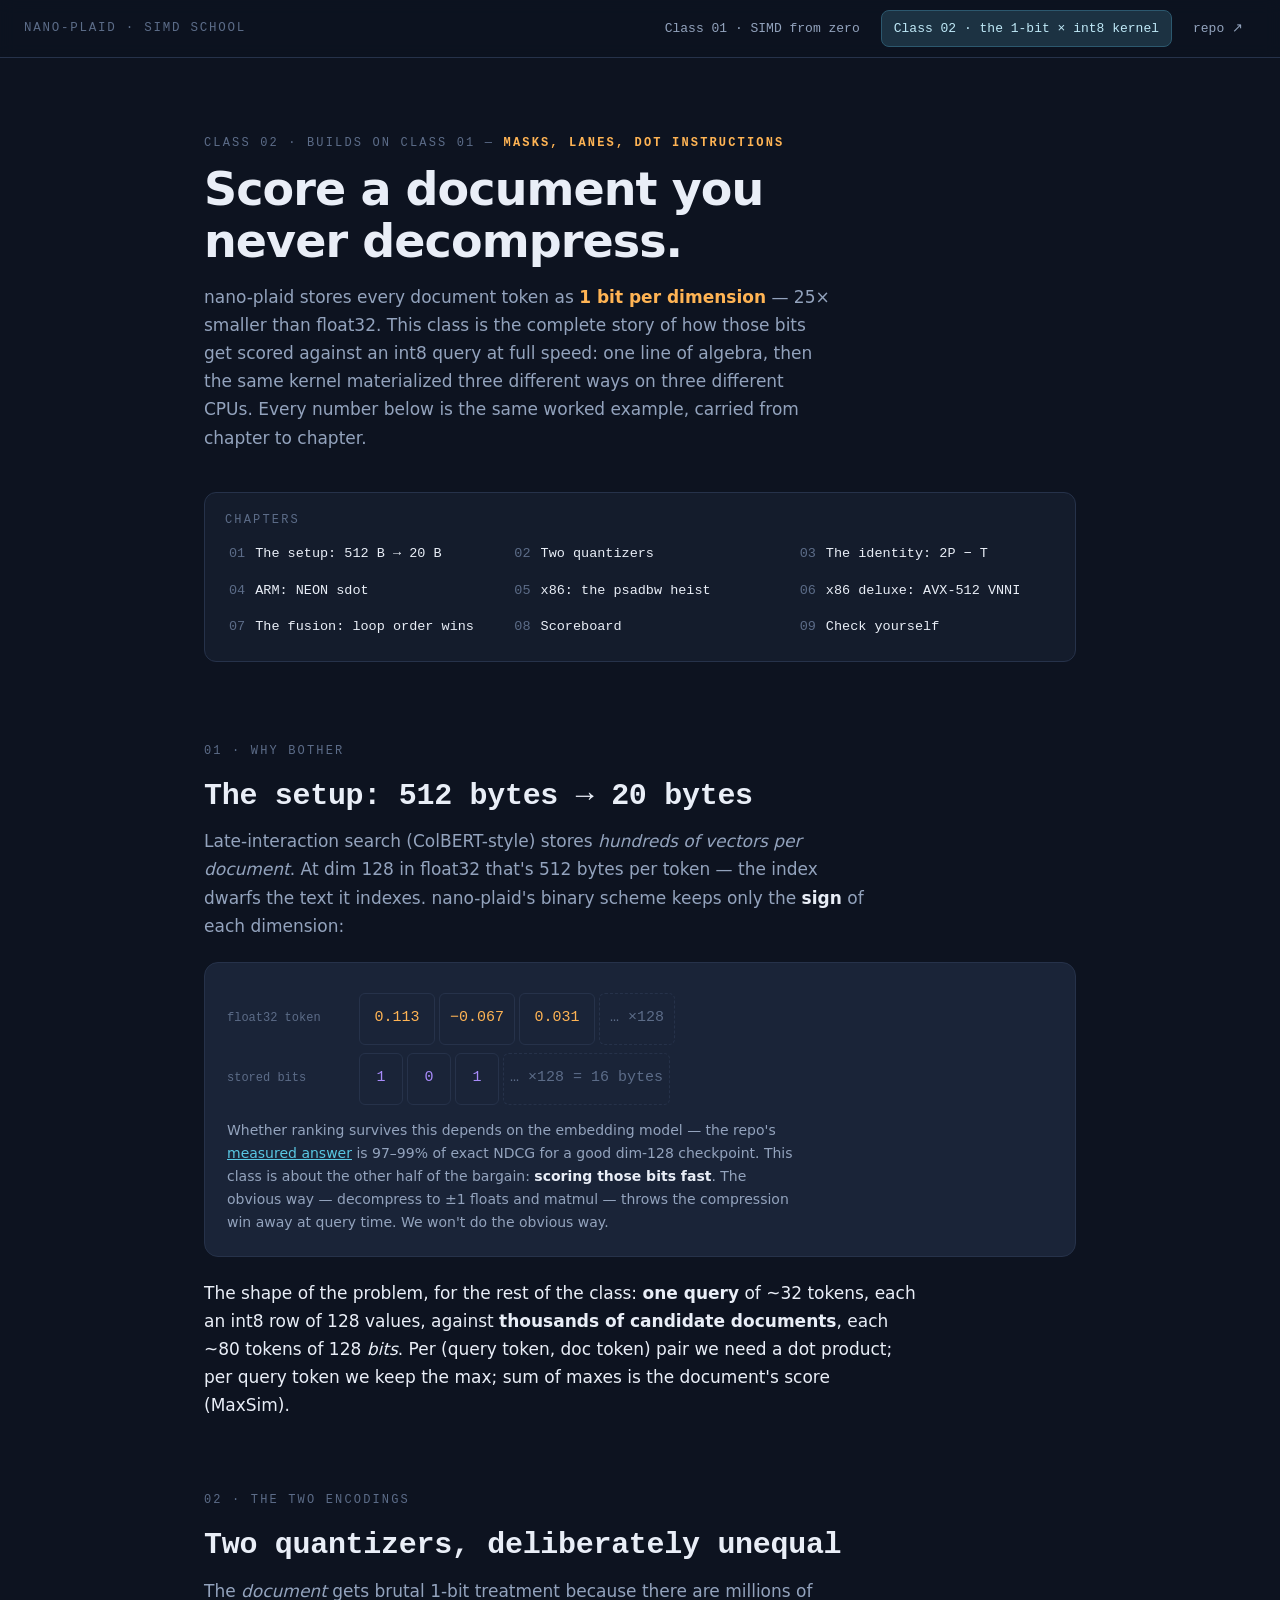
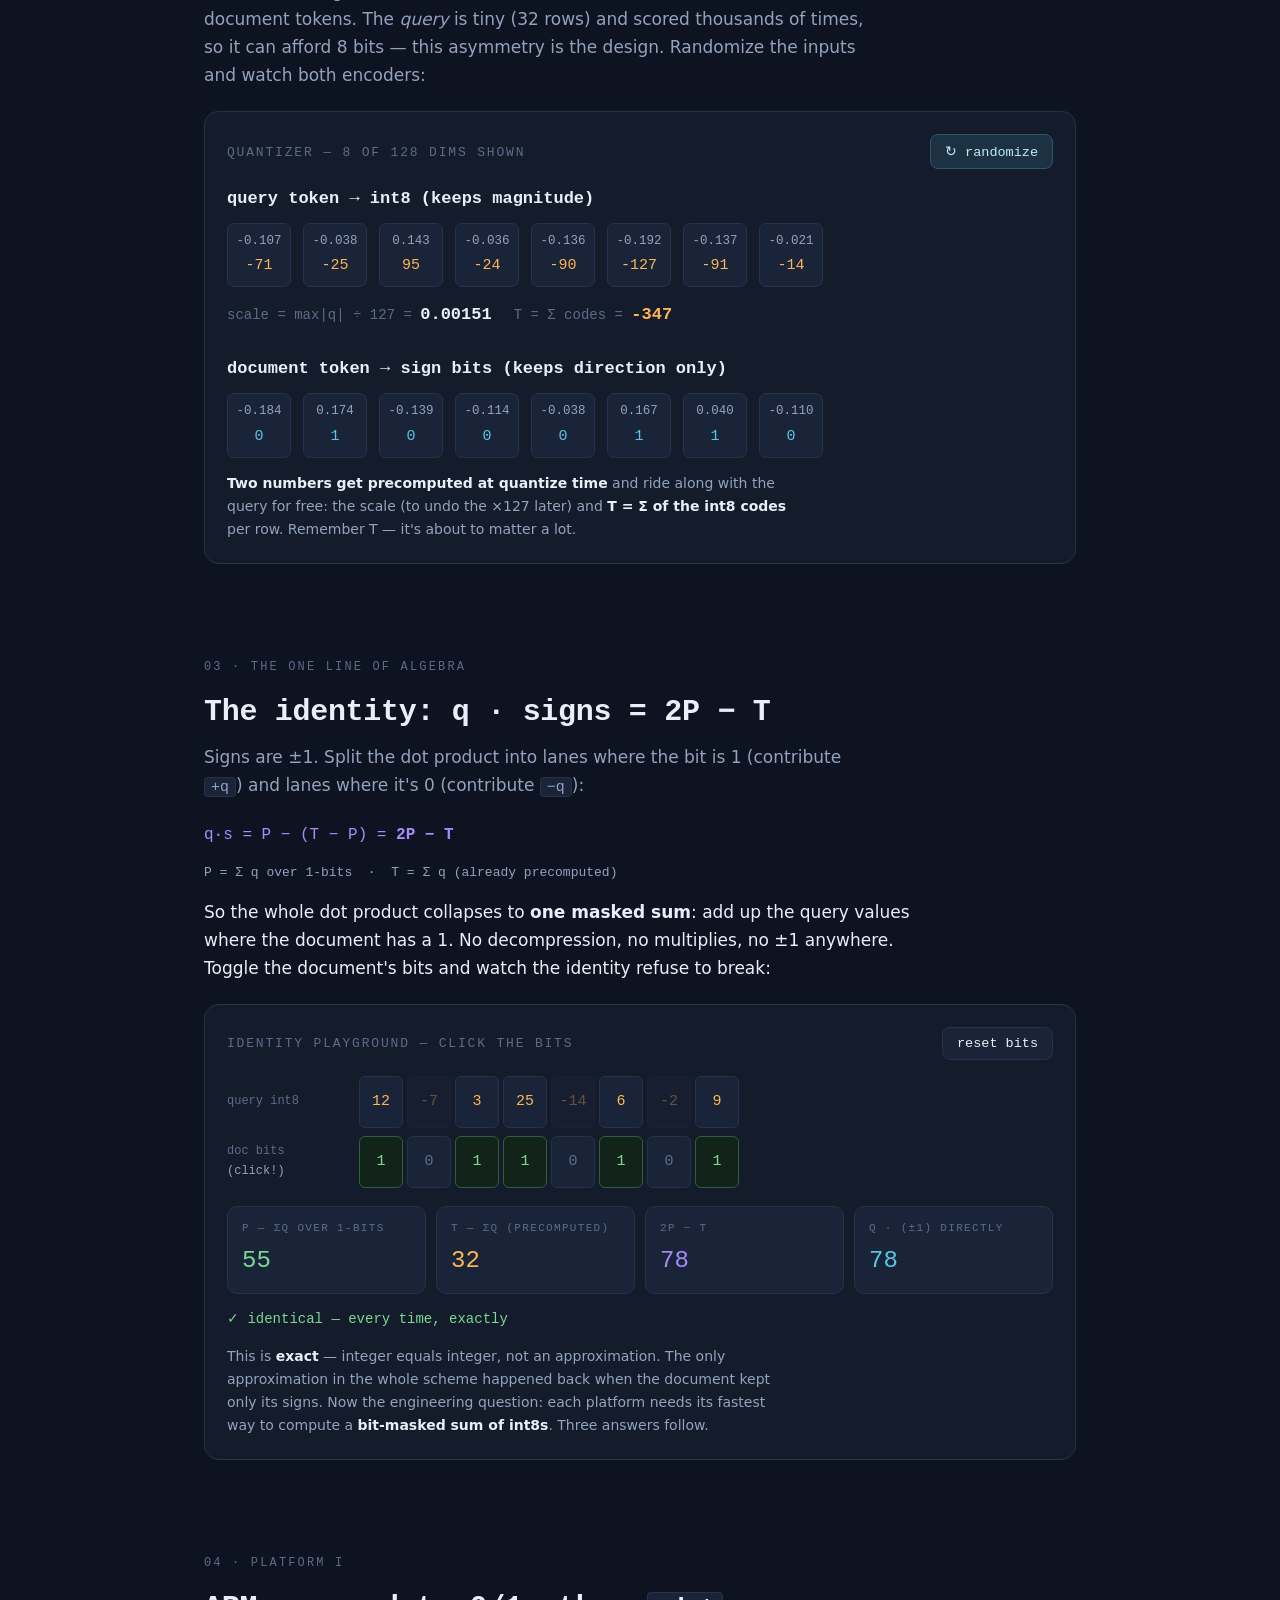
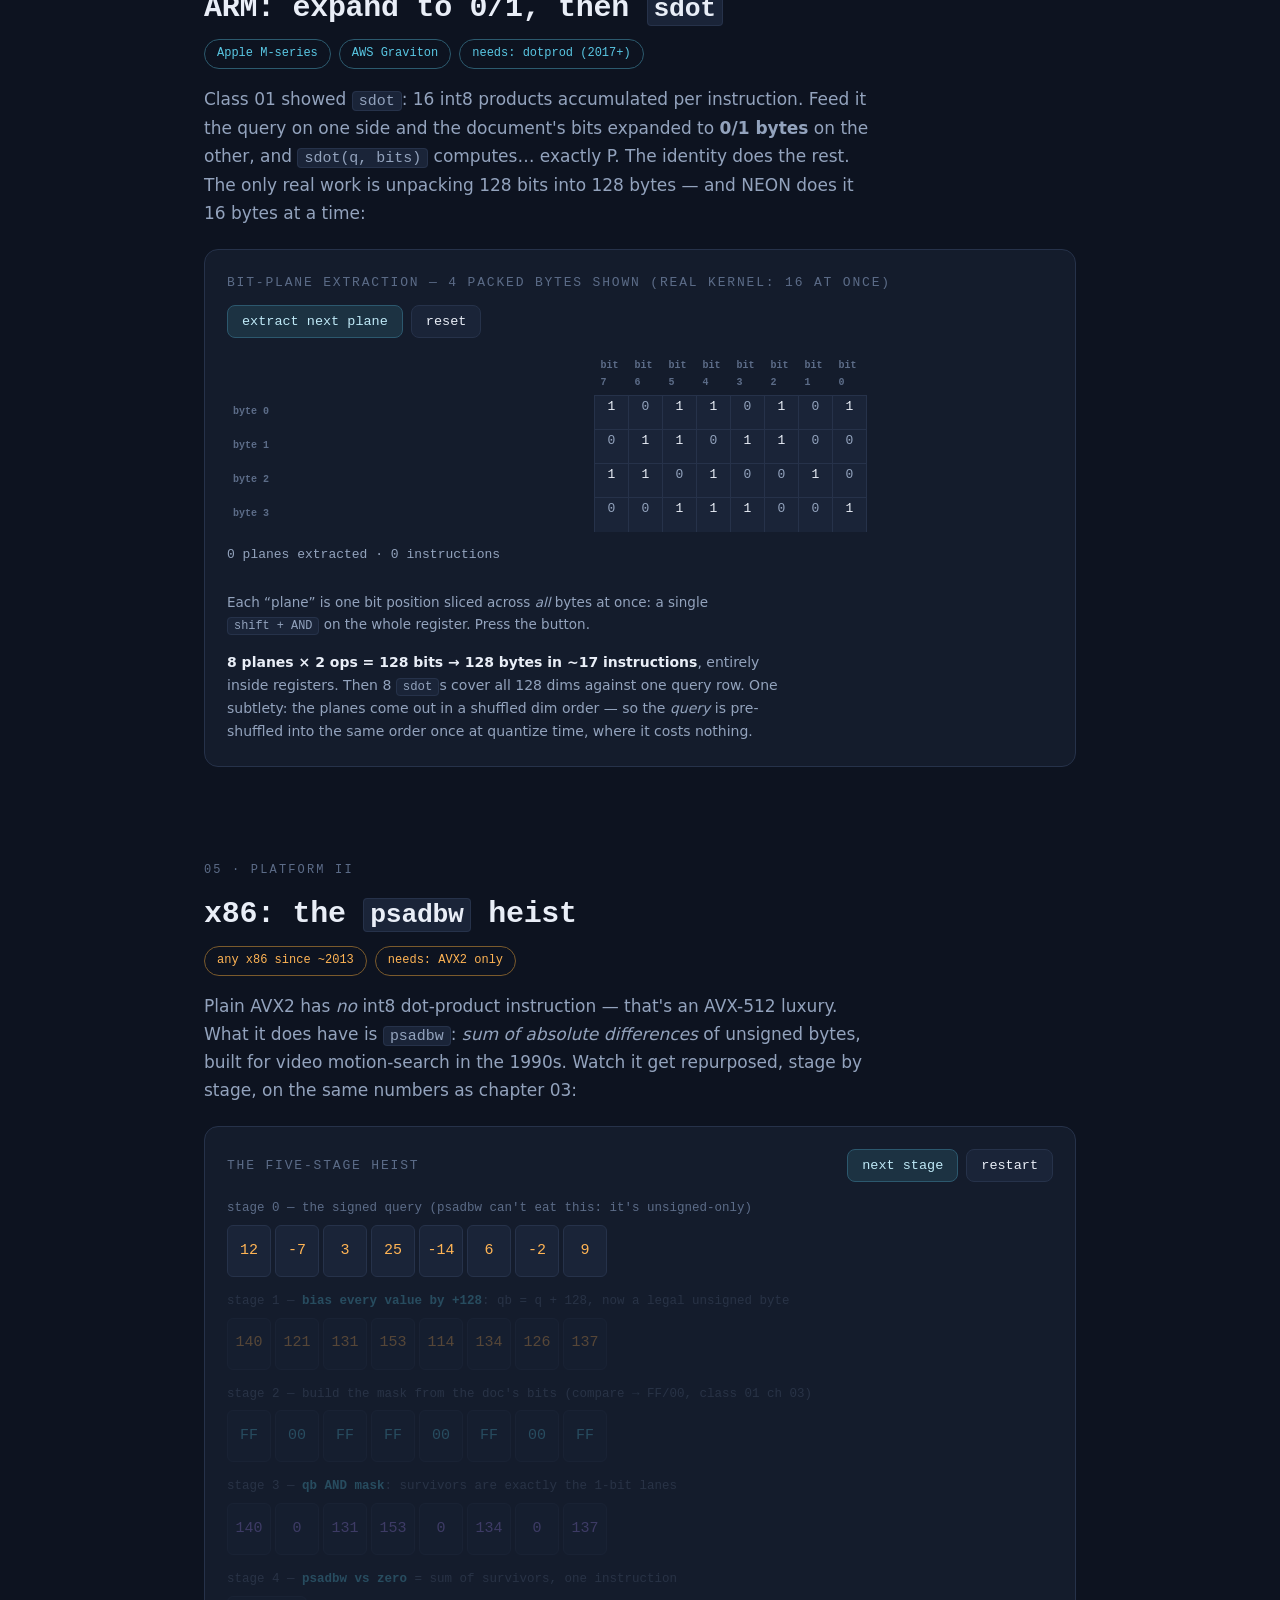
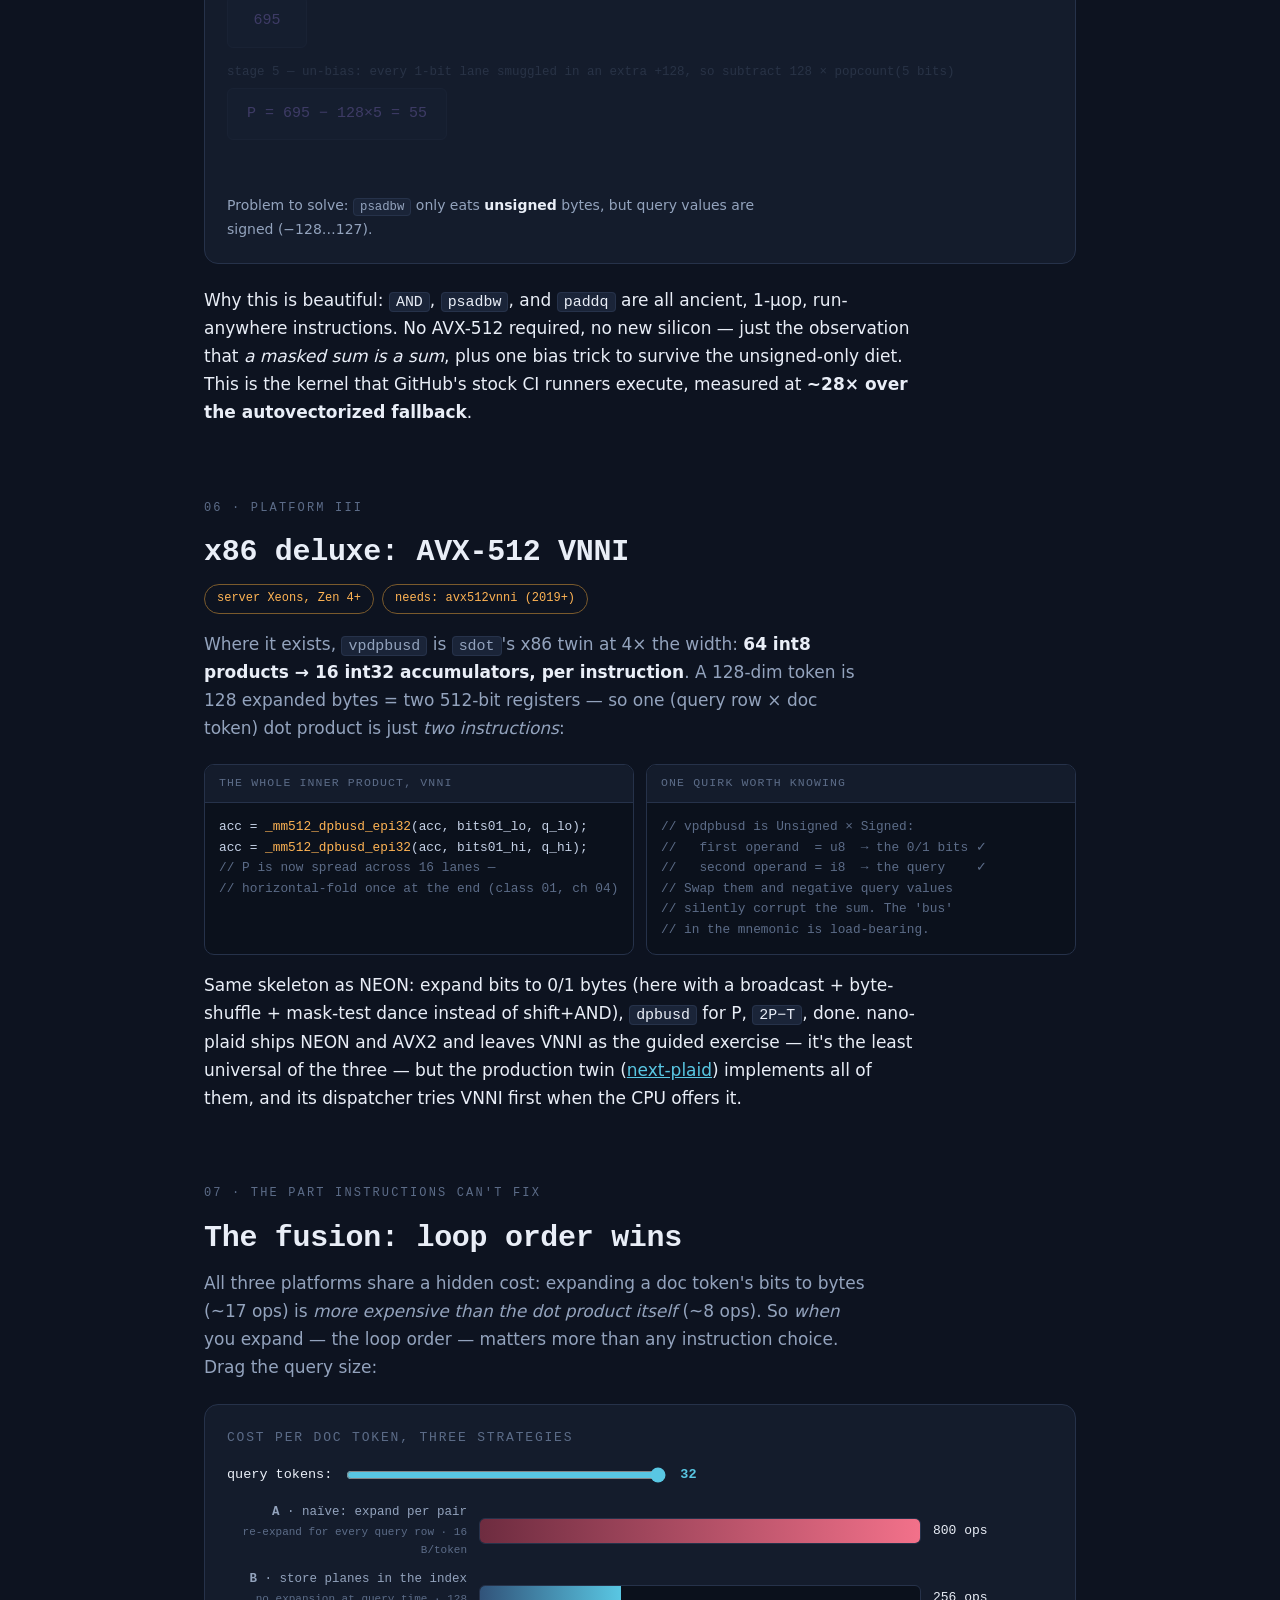
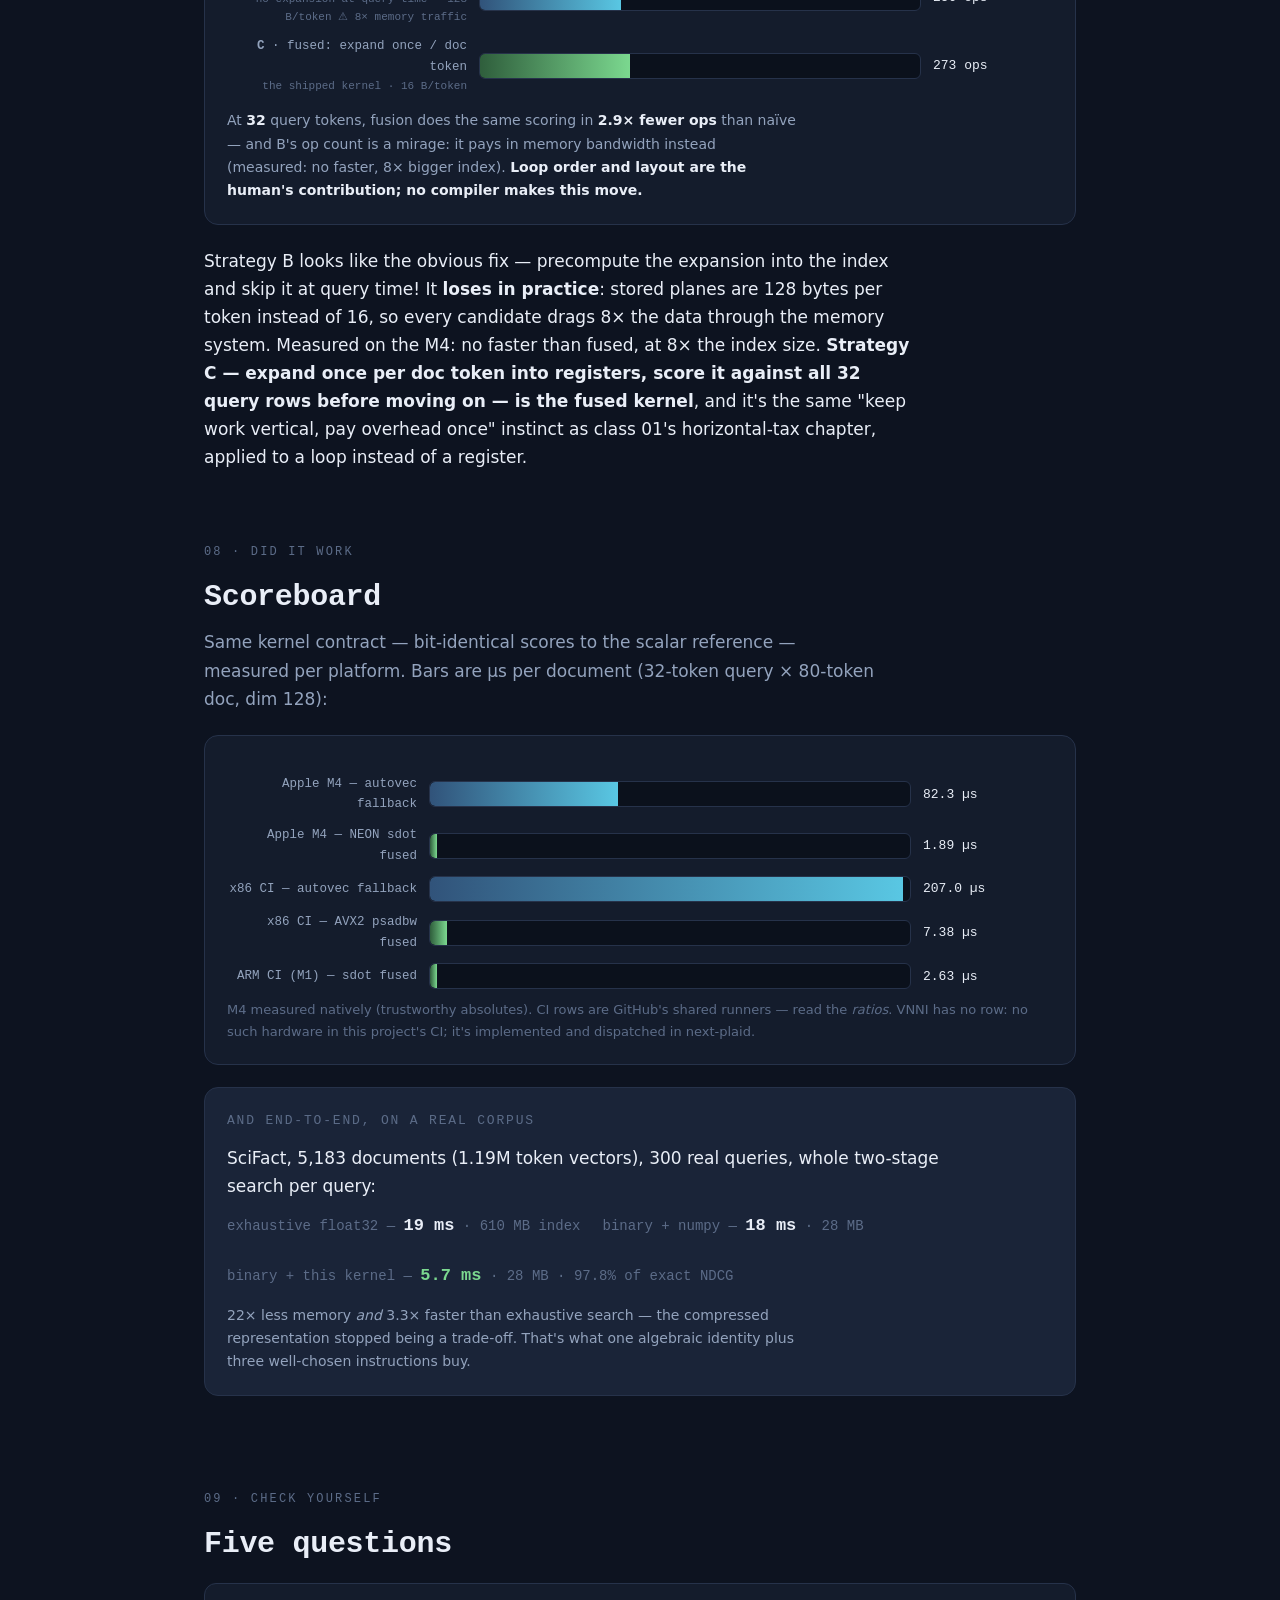
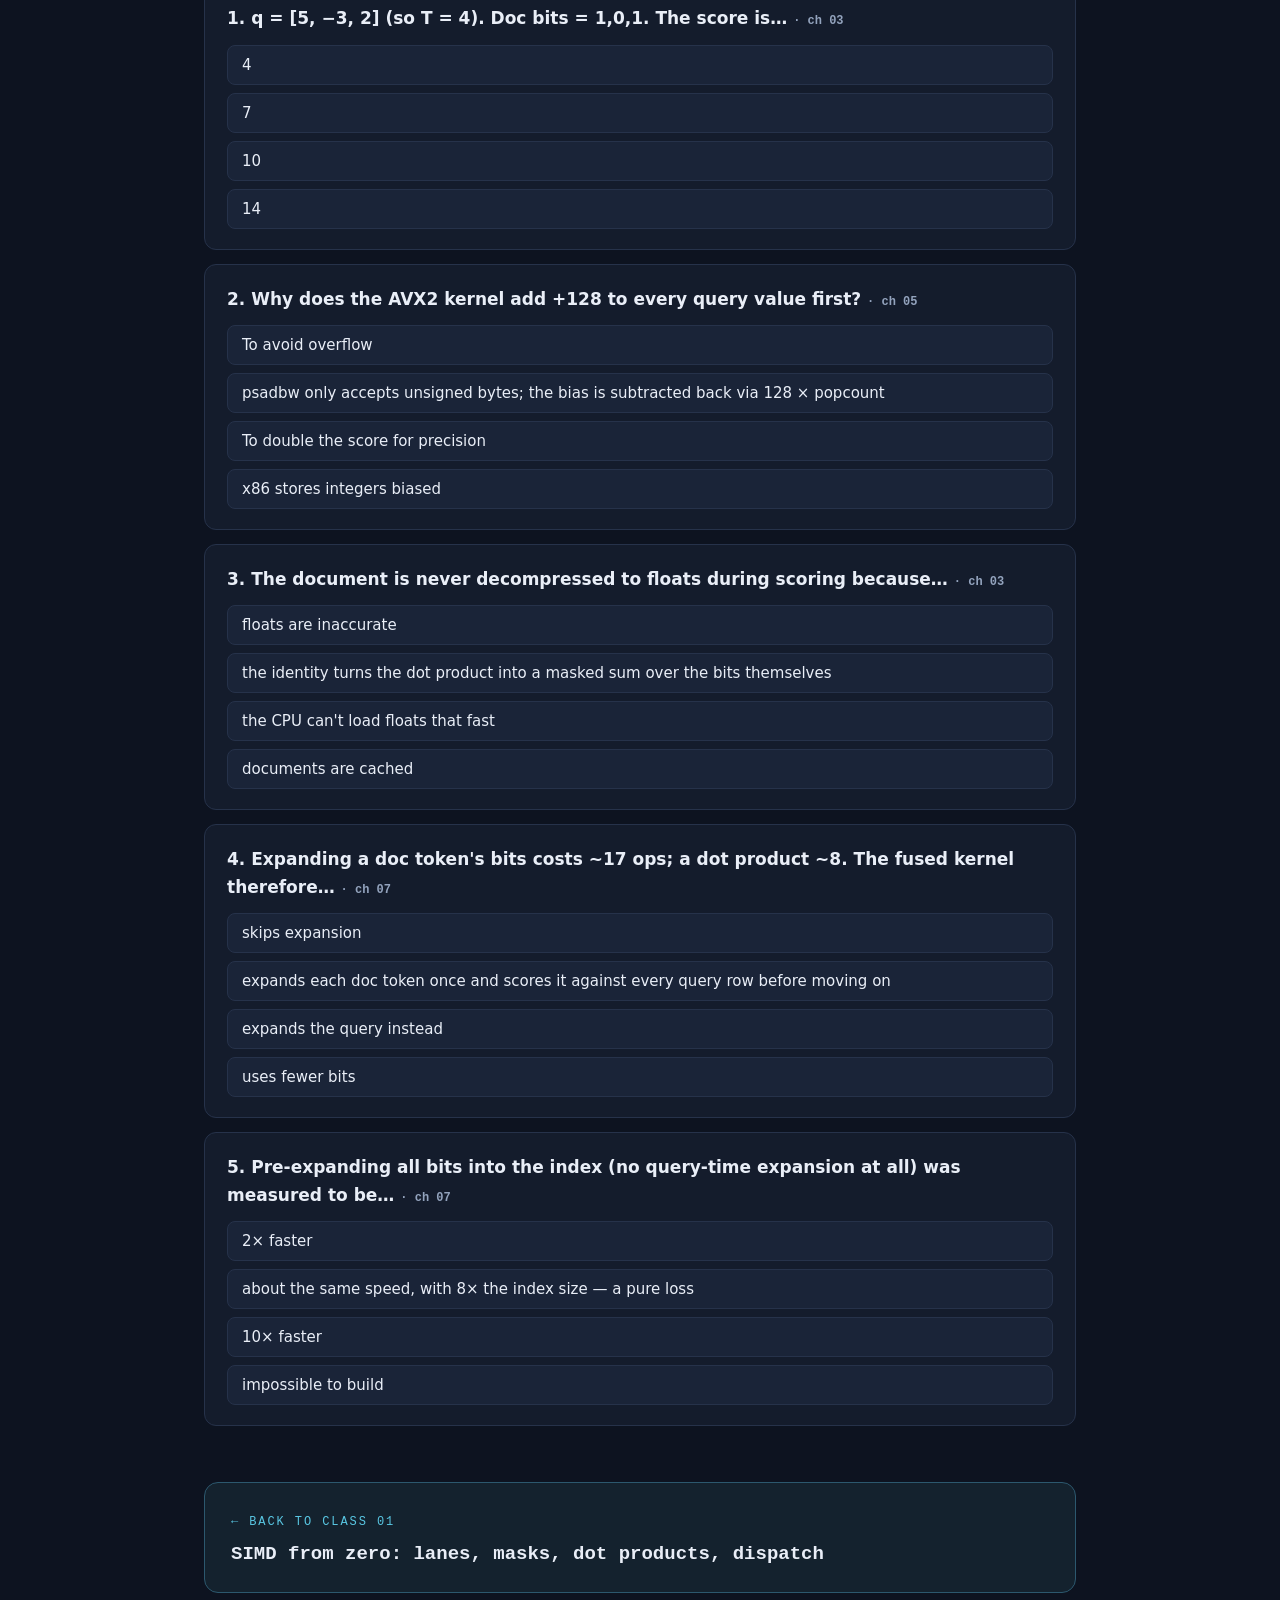
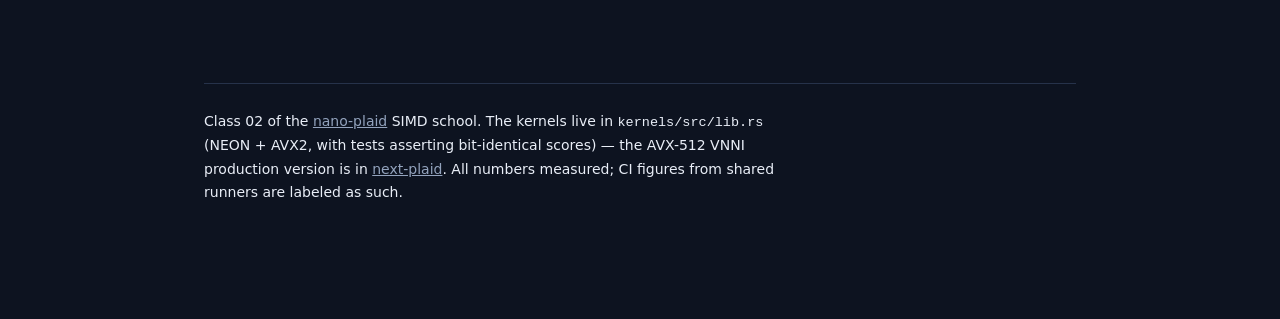
==== docs/class2.html @ 54cbfb33 "docs: SIMD school — two-class interactive course site Class 01 (SIMD from zero): lanes, masks, dot i" ====
<!DOCTYPE html>
<html lang="en">
<head>
<meta charset="utf-8">
<meta name="viewport" content="width=device-width, initial-scale=1">
<title>Class 02 · the 1-bit × int8 kernel — nano-plaid SIMD school</title>
<link rel="stylesheet" href="course.css">
<style>
  /* ── class-2 specific components ── */
  .q2row{display:flex;gap:12px;align-items:flex-start;margin:10px 0;flex-wrap:wrap}
  .q2cell{min-width:64px;padding:7px 4px;background:var(--panel-2);border:1px solid var(--line);
    border-radius:7px;text-align:center;font-family:var(--mono);font-variant-numeric:tabular-nums;
    transition:border-color .25s,background .25s}
  .q2cell .top{font-size:12.5px;color:var(--muted)}
  .q2cell .bot{font-size:15px;margin-top:3px}
  .q2cell.qa .bot{color:var(--ch-a)} .q2cell.qb .bot{color:var(--ch-b)}
  .kv{display:flex;gap:22px;flex-wrap:wrap;margin-top:14px;font-family:var(--mono);
      font-size:14px;font-variant-numeric:tabular-nums}
  .kv .k{color:var(--faint)} .kv b{font-size:17px}
  .kv .pv b{color:var(--ok)} .kv .tv b{color:var(--ch-a)} .kv .sv b{color:var(--ch-r)}

  /* identity playground */
  .bitlane{cursor:pointer;user-select:none}
  .bitlane:focus-visible{outline:2px solid var(--ch-b);outline-offset:2px}
  .bitlane.on{border-color:#2f5e3c;background:#12241a;color:var(--ok)}
  .bitlane.off{border-color:var(--line);color:var(--faint)}
  .id-readout{display:grid;grid-template-columns:repeat(auto-fit,minmax(150px,1fr));gap:10px;margin-top:18px}
  .id-box{border:1px solid var(--line);border-radius:10px;padding:12px 14px;background:var(--panel-2)}
  .id-box .lab{font-family:var(--mono);font-size:11px;letter-spacing:.12em;
    text-transform:uppercase;color:var(--faint)}
  .id-box .val{font-family:var(--mono);font-size:24px;margin-top:4px;font-variant-numeric:tabular-nums}
  .id-box.p .val{color:var(--ok)} .id-box.t .val{color:var(--ch-a)}
  .id-box.s .val{color:var(--ch-r)} .id-box.d .val{color:var(--ch-b)}
  .match{font-family:var(--mono);font-size:14px;margin-top:14px;color:var(--ok)}

  /* SAD pipeline */
  .sad-stage{margin:14px 0;opacity:.28;transition:opacity .4s}
  .sad-stage.live{opacity:1}
  .sad-stage .cap{font-family:var(--mono);font-size:12.5px;color:var(--faint);margin-bottom:6px}
  .sad-stage .cap b{color:var(--ch-b)}
  .sad-final{font-family:var(--mono);font-size:15px;border:1px dashed var(--line);
    border-radius:10px;padding:12px 16px;margin-top:14px;color:var(--muted)}
  .sad-final b{color:var(--ok);font-size:18px}

  /* plane grid */
  .pg-wrap{display:flex;gap:26px;flex-wrap:wrap;margin-top:8px}
  .pgrid{border-collapse:collapse}
  .pgrid th{font-size:10px;padding:4px 6px;border:0;background:none;color:var(--faint);
    font-family:var(--mono);text-transform:none;letter-spacing:0}
  .pgrid td{width:34px;height:34px;text-align:center;border:1px solid var(--line);
    font-family:var(--mono);font-size:13px;padding:0;background:var(--panel-2);
    transition:all .25s;color:var(--muted)}
  .pgrid td.one{color:var(--ink)}
  .pgrid td.hotcol{background:#14222e;border-color:var(--ch-b);color:var(--ch-b)}
  .plane-out{flex:1;min-width:250px}
  .plane-row{display:flex;gap:5px;align-items:center;margin:5px 0}
  .plane-row .pl{font-family:var(--mono);font-size:11.5px;color:var(--faint);width:70px}
  .plane-row .pb{width:34px;height:30px;border:1px solid var(--line);border-radius:5px;
    display:flex;align-items:center;justify-content:center;font-family:var(--mono);
    font-size:12.5px;background:var(--panel-2);color:var(--faint)}
  .plane-row.fresh .pb{border-color:var(--ch-b);color:var(--ch-b)}
  .ops-counter{font-family:var(--mono);font-size:13px;color:var(--muted);margin-top:12px}
  .ops-counter b{color:var(--ch-b)}

  /* strategy comparer */
  .strat{display:grid;gap:10px;margin-top:16px}
  .strat-row{display:grid;grid-template-columns:minmax(190px,240px) 1fr 120px;gap:12px;align-items:center}
  .strat-row .lbl{font-family:var(--mono);font-size:12.5px;color:var(--muted);text-align:right}
  .strat-row .lbl small{display:block;color:var(--faint);font-size:11px}
  .strat-row .track{height:26px;background:#0b111c;border:1px solid var(--line);border-radius:6px;overflow:hidden}
  .strat-row .bar{height:100%;transition:width .45s cubic-bezier(.2,.8,.2,1);
    background:linear-gradient(90deg,#31537a,var(--ch-b))}
  .strat-row.bad .bar{background:linear-gradient(90deg,#6e2c40,var(--bad))}
  .strat-row.win .bar{background:linear-gradient(90deg,#2f5e3c,var(--ok))}
  .strat-row .val{font-family:var(--mono);font-size:13px;font-variant-numeric:tabular-nums}
  .sliderline{display:flex;gap:14px;align-items:center;font-family:var(--mono);font-size:13.5px}
  input[type=range]{accent-color:var(--ch-b);width:min(320px,60vw)}
  input[type=range]:focus-visible{outline:2px solid var(--ch-b);outline-offset:4px}

  .plat-badges{display:flex;gap:8px;flex-wrap:wrap;margin:6px 0 16px}
  .plat-badge{font-family:var(--mono);font-size:12px;padding:4px 12px;border-radius:99px;border:1px solid var(--line);color:var(--muted)}
  .plat-badge.armb{border-color:#2c5a6e;color:var(--ch-b)}
  .plat-badge.x86b{border-color:#7a5a2c;color:var(--ch-a)}
</style>
</head>
<body>
<div class="course-bar">
  <span class="brand">nano-plaid · SIMD school</span>
  <nav class="tabs" aria-label="Classes">
    <a href="./" class="tab">Class 01 · SIMD from zero</a>
    <a href="class2.html" class="tab active">Class 02 · the 1-bit × int8 kernel</a>
    <a href="https://github.com/joe32140/nano-plaid" class="tab">repo ↗</a>
  </nav>
</div>

<main>
<header>
  <span class="eyebrow">class 02 · builds on class 01 — <b>masks, lanes, dot instructions</b></span>
  <h1>Score a document you never decompress.</h1>
  <p class="hero-sub">nano-plaid stores every document token as <b>1 bit per dimension</b> —
  25× smaller than float32. This class is the complete story of how those bits get scored
  against an int8 query at full speed: one line of algebra, then the same kernel materialized
  three different ways on three different CPUs. Every number below is the same worked example,
  carried from chapter to chapter.</p>

  <nav class="toc" aria-label="Chapters">
    <span class="eyebrow">chapters</span>
    <ol>
      <li><a href="#k1"><span class="n">01</span> The setup: 512 B → 20 B</a></li>
      <li><a href="#k2"><span class="n">02</span> Two quantizers</a></li>
      <li><a href="#k3"><span class="n">03</span> The identity: 2P − T</a></li>
      <li><a href="#k4"><span class="n">04</span> ARM: NEON sdot</a></li>
      <li><a href="#k5"><span class="n">05</span> x86: the psadbw heist</a></li>
      <li><a href="#k6"><span class="n">06</span> x86 deluxe: AVX-512 VNNI</a></li>
      <li><a href="#k7"><span class="n">07</span> The fusion: loop order wins</a></li>
      <li><a href="#k8"><span class="n">08</span> Scoreboard</a></li>
      <li><a href="#k9"><span class="n">09</span> Check yourself</a></li>
    </ol>
  </nav>
</header>

<!-- ═══ 01 SETUP ═══ -->
<section id="k1">
  <span class="eyebrow">01 · why bother</span>
  <h2>The setup: 512 bytes → 20 bytes</h2>
  <p class="lede">Late-interaction search (ColBERT-style) stores <em>hundreds of vectors per
  document</em>. At dim 128 in float32 that's 512 bytes per token — the index dwarfs the text
  it indexes. nano-plaid's binary scheme keeps only the <strong>sign</strong> of each dimension:</p>
  <div class="widget" style="background:var(--panel-2)">
    <div class="strip-row"><span class="strip-label">float32 token</span>
      <div class="strip"><div class="lane a" style="min-width:76px">0.113</div><div class="lane a" style="min-width:76px">−0.067</div><div class="lane a" style="min-width:76px">0.031</div><div class="lane a ghost" style="min-width:76px">… ×128</div></div></div>
    <div class="strip-row"><span class="strip-label">stored bits</span>
      <div class="strip"><div class="lane r">1</div><div class="lane r">0</div><div class="lane r">1</div><div class="lane r ghost">… ×128 = 16 bytes</div></div></div>
    <p class="note">Whether ranking survives this depends on the embedding model — the repo's
    <a href="https://github.com/joe32140/nano-plaid">measured answer</a> is 97–99% of exact
    NDCG for a good dim-128 checkpoint. This class is about the other half of the bargain:
    <b>scoring those bits fast</b>. The obvious way — decompress to ±1 floats and matmul — throws
    the compression win away at query time. We won't do the obvious way.</p>
  </div>
  <p>The shape of the problem, for the rest of the class: <strong>one query</strong> of ~32
  tokens, each an int8 row of 128 values, against <strong>thousands of candidate documents</strong>,
  each ~80 tokens of 128 <em>bits</em>. Per (query token, doc token) pair we need a dot product;
  per query token we keep the max; sum of maxes is the document's score (MaxSim).</p>
</section>

<!-- ═══ 02 QUANTIZERS ═══ -->
<section id="k2">
  <span class="eyebrow">02 · the two encodings</span>
  <h2>Two quantizers, deliberately unequal</h2>
  <p class="lede">The <em>document</em> gets brutal 1-bit treatment because there are millions of
  document tokens. The <em>query</em> is tiny (32 rows) and scored thousands of times, so it can
  afford 8 bits — this asymmetry is the design. Randomize the inputs and watch both encoders:</p>

  <div class="widget">
    <div class="widget-head">
      <span class="widget-title">quantizer — 8 of 128 dims shown</span>
      <div class="controls"><button class="primary" id="reQuant">↻ randomize</button></div>
    </div>
    <h3 style="margin-top:0">query token → int8 (keeps magnitude)</h3>
    <div class="q2row" id="qFloatRow"></div>
    <div class="kv" id="qMeta"></div>
    <h3>document token → sign bits (keeps direction only)</h3>
    <div class="q2row" id="dFloatRow"></div>
    <p class="note"><b>Two numbers get precomputed at quantize time</b> and ride along with the
    query for free: the scale (to undo the ×127 later) and <b>T = Σ of the int8 codes</b> per row.
    Remember T — it's about to matter a lot.</p>
  </div>
</section>

<!-- ═══ 03 IDENTITY ═══ -->
<section id="k3">
  <span class="eyebrow">03 · the one line of algebra</span>
  <h2>The identity: q · signs = 2P − T</h2>
  <p class="lede">Signs are ±1. Split the dot product into lanes where the bit is 1 (contribute
  <code>+q</code>) and lanes where it's 0 (contribute <code>−q</code>):</p>
  <p class="mono" style="font-size:16px;color:var(--ch-r);margin:10px 0 4px">
    q·s&nbsp;=&nbsp;P&nbsp;−&nbsp;(T&nbsp;−&nbsp;P)&nbsp;=&nbsp;<b>2P&nbsp;−&nbsp;T</b></p>
  <p class="dim mono" style="font-size:13px">P = Σ q over 1-bits&nbsp;&nbsp;·&nbsp;&nbsp;T = Σ q (already precomputed)</p>
  <p style="margin-top:14px">So the whole dot product collapses to <strong>one masked sum</strong>:
  add up the query values where the document has a 1. No decompression, no multiplies, no ±1
  anywhere. Toggle the document's bits and watch the identity refuse to break:</p>

  <div class="widget">
    <div class="widget-head"><span class="widget-title">identity playground — click the bits</span>
      <div class="controls"><button id="idReset">reset bits</button></div></div>
    <div class="strip-row"><span class="strip-label">query int8</span><div class="strip" id="idQ"></div></div>
    <div class="strip-row"><span class="strip-label">doc bits <span class="dim">(click!)</span></span><div class="strip" id="idBits"></div></div>
    <div class="id-readout">
      <div class="id-box p"><div class="lab">P — Σq over 1-bits</div><div class="val" id="idP"></div></div>
      <div class="id-box t"><div class="lab">T — Σq (precomputed)</div><div class="val" id="idT"></div></div>
      <div class="id-box s"><div class="lab">2P − T</div><div class="val" id="idS"></div></div>
      <div class="id-box d"><div class="lab">q · (±1) directly</div><div class="val" id="idD"></div></div>
    </div>
    <div class="match" id="idMatch"></div>
    <p class="note">This is <b>exact</b> — integer equals integer, not an approximation. The only
    approximation in the whole scheme happened back when the document kept only its signs.
    Now the engineering question: each platform needs its fastest way to compute a
    <b>bit-masked sum of int8s</b>. Three answers follow.</p>
  </div>
</section>

<!-- ═══ 04 NEON ═══ -->
<section id="k4">
  <span class="eyebrow">04 · platform I</span>
  <h2>ARM: expand to 0/1, then <code>sdot</code></h2>
  <div class="plat-badges"><span class="plat-badge armb">Apple M-series</span>
    <span class="plat-badge armb">AWS Graviton</span><span class="plat-badge armb">needs: dotprod (2017+)</span></div>
  <p class="lede">Class 01 showed <code>sdot</code>: 16 int8 products accumulated per instruction.
  Feed it the query on one side and the document's bits expanded to <b>0/1 bytes</b> on the other,
  and <code>sdot(q, bits)</code> computes… exactly P. The identity does the rest. The only real
  work is unpacking 128 bits into 128 bytes — and NEON does it 16 bytes at a time:</p>

  <div class="widget">
    <div class="widget-head">
      <span class="widget-title">bit-plane extraction — 4 packed bytes shown (real kernel: 16 at once)</span>
      <div class="controls">
        <button class="primary" id="planeStep">extract next plane</button>
        <button id="planeReset">reset</button>
      </div>
    </div>
    <div class="pg-wrap">
      <div>
        <table class="pgrid" id="pgrid" aria-label="packed bits as a byte-by-bit grid"></table>
        <div class="ops-counter" id="planeOps">0 planes extracted · 0 instructions</div>
      </div>
      <div class="plane-out" id="planeOut"><p class="dim" style="font-size:13.5px">Each “plane” is
        one bit position sliced across <em>all</em> bytes at once: a single
        <code>shift + AND</code> on the whole register. Press the button.</p></div>
    </div>
    <p class="note"><b>8 planes × 2 ops = 128 bits → 128 bytes in ~17 instructions</b>, entirely
    inside registers. Then 8 <code>sdot</code>s cover all 128 dims against one query row. One
    subtlety: the planes come out in a shuffled dim order — so the <em>query</em> is pre-shuffled
    into the same order once at quantize time, where it costs nothing.</p>
  </div>
</section>

<!-- ═══ 05 AVX2 SAD ═══ -->
<section id="k5">
  <span class="eyebrow">05 · platform II</span>
  <h2>x86: the <code>psadbw</code> heist</h2>
  <div class="plat-badges"><span class="plat-badge x86b">any x86 since ~2013</span>
    <span class="plat-badge x86b">needs: AVX2 only</span></div>
  <p class="lede">Plain AVX2 has <em>no</em> int8 dot-product instruction — that's an AVX-512
  luxury. What it does have is <code>psadbw</code>: <em>sum of absolute differences</em> of
  unsigned bytes, built for video motion-search in the 1990s. Watch it get repurposed,
  stage by stage, on the same numbers as chapter 03:</p>

  <div class="widget">
    <div class="widget-head">
      <span class="widget-title">the five-stage heist</span>
      <div class="controls">
        <button class="primary" id="sadStep">next stage</button>
        <button id="sadReset">restart</button>
      </div>
    </div>
    <div id="sadStages"></div>
    <div class="sad-final" id="sadFinal" style="visibility:hidden"></div>
    <p class="note" id="sadNote">Problem to solve: <code>psadbw</code> only eats <b>unsigned</b>
    bytes, but query values are signed (−128…127).</p>
  </div>

  <p>Why this is beautiful: <code>AND</code>, <code>psadbw</code>, and <code>paddq</code> are all
  ancient, 1-µop, run-anywhere instructions. No AVX-512 required, no new silicon — just the
  observation that <em>a masked sum is a sum</em>, plus one bias trick to survive the
  unsigned-only diet. This is the kernel that GitHub's stock CI runners execute, measured at
  <strong>~28× over the autovectorized fallback</strong>.</p>
</section>

<!-- ═══ 06 VNNI ═══ -->
<section id="k6">
  <span class="eyebrow">06 · platform III</span>
  <h2>x86 deluxe: AVX-512 VNNI</h2>
  <div class="plat-badges"><span class="plat-badge x86b">server Xeons, Zen 4+</span>
    <span class="plat-badge x86b">needs: avx512vnni (2019+)</span></div>
  <p class="lede">Where it exists, <code>vpdpbusd</code> is <code>sdot</code>'s x86 twin at 4× the
  width: <strong>64 int8 products → 16 int32 accumulators, per instruction</strong>. A 128-dim
  token is 128 expanded bytes = two 512-bit registers — so one (query row × doc token) dot
  product is just <em>two instructions</em>:</p>
  <div class="code-cols">
    <div class="codebox"><div class="cap">the whole inner product, VNNI</div>
      <pre>acc = <span class="fn">_mm512_dpbusd_epi32</span>(acc, bits01_lo, q_lo);
acc = <span class="fn">_mm512_dpbusd_epi32</span>(acc, bits01_hi, q_hi);
<span class="cm">// P is now spread across 16 lanes —
// horizontal-fold once at the end (class 01, ch 04)</span></pre></div>
    <div class="codebox"><div class="cap">one quirk worth knowing</div>
      <pre><span class="cm">// vpdpbusd is Unsigned × Signed:
//   first operand  = u8  → the 0/1 bits ✓
//   second operand = i8  → the query    ✓
// Swap them and negative query values
// silently corrupt the sum. The 'bus'
// in the mnemonic is load-bearing.</span></pre></div>
  </div>
  <p>Same skeleton as NEON: expand bits to 0/1 bytes (here with a broadcast + byte-shuffle +
  mask-test dance instead of shift+AND), <code>dpbusd</code> for P, <code>2P−T</code>, done.
  nano-plaid ships NEON and AVX2 and leaves VNNI as the guided exercise — it's the least
  universal of the three — but the production twin
  (<a href="https://github.com/lightonai/next-plaid">next-plaid</a>) implements all of them,
  and its dispatcher tries VNNI first when the CPU offers it.</p>
</section>

<!-- ═══ 07 FUSION ═══ -->
<section id="k7">
  <span class="eyebrow">07 · the part instructions can't fix</span>
  <h2>The fusion: loop order wins</h2>
  <p class="lede">All three platforms share a hidden cost: expanding a doc token's bits to bytes
  (~17 ops) is <em>more expensive than the dot product itself</em> (~8 ops). So <em>when</em> you
  expand — the loop order — matters more than any instruction choice. Drag the query size:</p>

  <div class="widget">
    <div class="widget-head"><span class="widget-title">cost per doc token, three strategies</span></div>
    <div class="sliderline">
      <label for="nqSlider">query tokens:</label>
      <input type="range" id="nqSlider" min="1" max="32" value="32">
      <b id="nqVal" style="color:var(--ch-b)">32</b>
    </div>
    <div class="strat" id="stratRows"></div>
    <p class="note" id="stratNote"></p>
  </div>

  <p>Strategy B looks like the obvious fix — precompute the expansion into the index and skip it
  at query time! It <strong>loses in practice</strong>: stored planes are 128 bytes per token
  instead of 16, so every candidate drags 8× the data through the memory system. Measured on the
  M4: no faster than fused, at 8× the index size. <strong>Strategy C — expand once per doc token
  into registers, score it against all 32 query rows before moving on — is the fused kernel</strong>,
  and it's the same "keep work vertical, pay overhead once" instinct as class 01's horizontal-tax
  chapter, applied to a loop instead of a register.</p>
</section>

<!-- ═══ 08 SCOREBOARD ═══ -->
<section id="k8">
  <span class="eyebrow">08 · did it work</span>
  <h2>Scoreboard</h2>
  <p class="lede">Same kernel contract — bit-identical scores to the scalar reference — measured
  per platform. Bars are µs per document (32-token query × 80-token doc, dim 128):</p>

  <div class="widget">
    <div class="bench" id="finalBench"></div>
    <div class="bench-note">M4 measured natively (trustworthy absolutes). CI rows are GitHub's
    shared runners — read the <em>ratios</em>. VNNI has no row: no such hardware in this
    project's CI; it's implemented and dispatched in next-plaid.</div>
  </div>

  <div class="widget" style="background:var(--panel-2)">
    <div class="widget-title" style="margin-bottom:12px">and end-to-end, on a real corpus</div>
    <p>SciFact, 5,183 documents (1.19M token vectors), 300 real queries, whole two-stage search
    per query:</p>
    <div class="kv" style="margin-top:12px">
      <span><span class="k">exhaustive float32 —</span> <b>19 ms</b> <span class="k">· 610 MB index</span></span>
      <span><span class="k">binary + numpy —</span> <b>18 ms</b> <span class="k">· 28 MB</span></span>
      <span><span class="k">binary + this kernel —</span> <b class="sv" style="color:var(--ok)">5.7 ms</b> <span class="k">· 28 MB · 97.8% of exact NDCG</span></span>
    </div>
    <p class="note">22× less memory <em>and</em> 3.3× faster than exhaustive search — the
    compressed representation stopped being a trade-off. That's what one algebraic identity plus
    three well-chosen instructions buy.</p>
  </div>
</section>

<!-- ═══ 09 QUIZ ═══ -->
<section id="k9">
  <span class="eyebrow">09 · check yourself</span>
  <h2>Five questions</h2>
  <div id="quiz2"></div>
  <div class="score" id="scoreLine2"></div>
</section>

<a class="next-class" href="./"><span class="k">← back to class 01</span>
<span class="t">SIMD from zero: lanes, masks, dot products, dispatch</span></a>

<footer>
  <p>Class 02 of the <a href="https://github.com/joe32140/nano-plaid">nano-plaid</a> SIMD school.
  The kernels live in <span class="mono">kernels/src/lib.rs</span> (NEON + AVX2, with tests
  asserting bit-identical scores) — the AVX-512 VNNI production version is in
  <a href="https://github.com/lightonai/next-plaid">next-plaid</a>. All numbers measured; CI
  figures from shared runners are labeled as such.</p>
</footer>
</main>

<script>
(function(){
"use strict";
const $=id=>document.getElementById(id);
const mk=(t,c,x)=>{const e=document.createElement(t);if(c)e.className=c;if(x!=null)e.textContent=x;return e;};
const reduced=matchMedia("(prefers-reduced-motion: reduce)").matches;

/* the running example, shared across chapters */
const Q=[12,-7,3,25,-14,6,-2,9];               // int8 query codes
const T=Q.reduce((a,b)=>a+b,0);                // 32
const BITS0=[1,0,1,1,0,1,0,1];                 // doc bits

/* ── 02 quantizer ─────────────────────────────────────────────────── */
(function(){
  function rnd(){return Math.round((Math.random()*2-1)*200)/1000;}
  function render(){
    const qf=Array.from({length:8},rnd), df=Array.from({length:8},rnd);
    const maxabs=Math.max(...qf.map(Math.abs),1e-9);
    const scale=maxabs/127;
    const codes=qf.map(v=>Math.max(-127,Math.min(127,Math.round(v/scale))));
    const t=codes.reduce((a,b)=>a+b,0);
    const qr=$("qFloatRow");qr.innerHTML="";
    qf.forEach((v,i)=>{const c=mk("div","q2cell qa");
      c.append(mk("div","top",v.toFixed(3)));c.append(mk("div","bot",codes[i]));qr.append(c);});
    $("qMeta").innerHTML='<span><span class="k">scale = max|q| ÷ 127 =</span> <b>'+scale.toFixed(5)+'</b></span>'+
      '<span class="tv"><span class="k">T = Σ codes =</span> <b>'+t+'</b></span>';
    const dr=$("dFloatRow");dr.innerHTML="";
    df.forEach(v=>{const c=mk("div","q2cell qb");
      c.append(mk("div","top",v.toFixed(3)));c.append(mk("div","bot",v>0?"1":"0"));dr.append(c);});
  }
  $("reQuant").addEventListener("click",render);
  render();
})();

/* ── 03 identity playground ───────────────────────────────────────── */
(function(){
  let bits=BITS0.slice();
  const qs=$("idQ");
  Q.forEach(v=>qs.append(mk("div","lane a",v)));
  const bs=$("idBits");
  function drawBits(){
    bs.innerHTML="";
    bits.forEach((b,i)=>{
      const l=mk("button","lane bitlane "+(b?"on":"off"),b);
      l.setAttribute("aria-label","toggle bit "+i);
      l.addEventListener("click",()=>{bits[i]^=1;drawBits();calc();});
      bs.append(l);
    });
  }
  function calc(){
    const P=Q.reduce((a,q,i)=>a+(bits[i]?q:0),0);
    const s2=2*P-T;
    const direct=Q.reduce((a,q,i)=>a+q*(bits[i]?1:-1),0);
    $("idP").textContent=P;$("idT").textContent=T;
    $("idS").textContent=s2;$("idD").textContent=direct;
    $("idMatch").textContent=(s2===direct)?"✓ identical — every time, exactly":"✗ (impossible)";
    [...qs.children].forEach((l,i)=>l.style.opacity=bits[i]?1:.35);
  }
  $("idReset").addEventListener("click",()=>{bits=BITS0.slice();drawBits();calc();});
  drawBits();calc();
})();

/* ── 05 SAD heist ─────────────────────────────────────────────────── */
(function(){
  const bits=BITS0.slice();
  const QB=Q.map(v=>v+128);
  const masked=QB.map((v,i)=>bits[i]?v:0);
  const SAD=masked.reduce((a,b)=>a+b,0);
  const CNT=bits.reduce((a,b)=>a+b,0);
  const P=SAD-128*CNT, SCORE=2*P-T;
  function strip(vals,cls,fmt){
    const s=mk("div","strip");
    vals.forEach(v=>s.append(mk("div","lane "+cls,fmt?fmt(v):v)));
    return s;
  }
  const stages=[
    {cap:"stage 0 — the signed query (psadbw can't eat this: it's unsigned-only)",
     el:()=>strip(Q,"a")},
    {cap:"stage 1 — <b>bias every value by +128</b>: qb = q + 128, now a legal unsigned byte",
     el:()=>strip(QB,"a")},
    {cap:"stage 2 — build the mask from the doc's bits (compare → FF/00, class 01 ch 03)",
     el:()=>strip(bits.map(b=>b?"FF":"00"),"b")},
    {cap:"stage 3 — <b>qb AND mask</b>: survivors are exactly the 1-bit lanes",
     el:()=>strip(masked,"r")},
    {cap:"stage 4 — <b>psadbw vs zero</b> = sum of survivors, one instruction",
     el:()=>{const s=strip([SAD],"r");s.firstChild.style.minWidth="80px";return s;}},
    {cap:"stage 5 — un-bias: every 1-bit lane smuggled in an extra +128, so subtract 128 × popcount("+CNT+" bits)",
     el:()=>{const s=strip(["P = "+SAD+" − 128×"+CNT+" = "+P],"r");s.firstChild.style.minWidth="220px";return s;}}
  ];
  let st=0;
  function reset(){
    st=0;const box=$("sadStages");box.innerHTML="";
    stages.forEach(g=>{
      const d=mk("div","sad-stage");
      const cap=mk("div","cap");cap.innerHTML=g.cap;
      d.append(cap,g.el());box.append(d);
    });
    box.children[0].classList.add("live");st=1;
    $("sadFinal").style.visibility="hidden";
    $("sadNote").innerHTML="Problem to solve: <code>psadbw</code> only eats <b>unsigned</b> bytes, but query values are signed (−128…127).";
  }
  $("sadStep").addEventListener("click",()=>{
    const box=$("sadStages");
    if(st<stages.length){box.children[st].classList.add("live");st++;}
    if(st===stages.length){
      const f=$("sadFinal");f.style.visibility="visible";
      f.innerHTML="P = "+P+" &nbsp;→&nbsp; score = 2P − T = 2×"+P+" − "+T+" = <b>"+SCORE+"</b> — same answer as chapter 03, using a 1996 video instruction.";
      $("sadNote").innerHTML="Every stage was a cheap 1-µop AVX2 instruction (<code>AND</code>, <code>psadbw</code>, adds). The bias rides along arithmetically and is settled once per lane-count — <b>that's the whole heist</b>.";
    }
  });
  $("sadReset").addEventListener("click",reset);
  reset();
})();

/* ── 04 plane extraction ──────────────────────────────────────────── */
(function(){
  const BYTES=[0b10110101,0b01101100,0b11010010,0b00111001];
  let p=0;
  function buildGrid(){
    const t=$("pgrid");t.innerHTML="";
    const hr=mk("tr");hr.append(mk("th","", ""));
    for(let b=0;b<8;b++)hr.append(mk("th","","bit "+(7-b)));
    t.append(hr);
    BYTES.forEach((by,r)=>{
      const tr=mk("tr");tr.append(mk("th","","byte "+r));
      for(let b=0;b<8;b++){
        const bit=(by>>(7-b))&1;
        const td=mk("td",bit?"one":"",bit);
        td.dataset.col=b;tr.append(td);
      }
      t.append(tr);
    });
  }
  function reset(){
    p=0;buildGrid();
    $("planeOut").innerHTML='<p class="dim" style="font-size:13.5px">Each “plane” is one bit position sliced across <em>all</em> bytes at once: a single <code>shift + AND</code> on the whole register. Press the button.</p>';
    $("planeOps").textContent="0 planes extracted · 0 instructions";
    $("planeStep").disabled=false;
  }
  $("planeStep").addEventListener("click",()=>{
    if(p>7)return;
    [...document.querySelectorAll("#pgrid td")].forEach(td=>
      td.classList.toggle("hotcol",+td.dataset.col===p));
    if(p===0)$("planeOut").innerHTML="";
    const row=mk("div","plane-row fresh");
    row.append(mk("span","pl","plane "+p+" →"));
    BYTES.forEach(by=>row.append(mk("span","pb",(by>>(7-p))&1)));
    row.append(mk("span","pl","  dims k·8+"+p));
    [...$("planeOut").children].forEach(r=>r.classList.remove("fresh"));
    $("planeOut").append(row);
    p++;
    $("planeOps").innerHTML=p+" planes · <b>"+(p*2)+" instructions</b> (1 shift + 1 AND each)";
    if(p>7){$("planeStep").disabled=true;
      $("planeOps").innerHTML="done: 8 planes · <b>16 instructions</b> — 32 bits became 32 bytes of 0/1, register-only. (The real kernel does 16 bytes per row: 128 bits → 128 bytes, same 16 instructions + stores.)";}
  });
  $("planeReset").addEventListener("click",reset);
  reset();
})();

/* ── 07 strategy comparer ─────────────────────────────────────────── */
(function(){
  const EXPAND=17,DOT=8;
  const box=$("stratRows");
  const rows=[
    {k:"A",lbl:"naïve: expand per pair",sub:"re-expand for every query row",cls:"bad",
     f:n=>n*(EXPAND+DOT),mem:"16 B/token"},
    {k:"B",lbl:"store planes in the index",sub:"no expansion at query time",cls:"",
     f:n=>n*DOT,mem:"128 B/token ⚠ 8× memory traffic"},
    {k:"C",lbl:"fused: expand once / doc token",sub:"the shipped kernel",cls:"win",
     f:n=>EXPAND+n*DOT,mem:"16 B/token"}
  ];
  const els=rows.map(r=>{
    const row=mk("div","strat-row "+r.cls);
    const l=mk("div","lbl");l.innerHTML="<b>"+r.k+"</b> · "+r.lbl+"<small>"+r.sub+" · "+r.mem+"</small>";
    const tr=mk("div","track");const bar=mk("div","bar");tr.append(bar);
    const v=mk("div","val");
    row.append(l,tr,v);box.append(row);
    return {bar,v,f:r.f};
  });
  function render(){
    const n=+$("nqSlider").value;$("nqVal").textContent=n;
    const vals=els.map(e=>e.f(n)),max=Math.max(...vals);
    els.forEach((e,i)=>{
      e.bar.style.width=Math.max(2,vals[i]/max*100)+"%";
      e.v.textContent=vals[i]+" ops";
    });
    const ratio=(vals[0]/vals[2]).toFixed(1);
    $("stratNote").innerHTML="At <b>"+n+"</b> query token"+(n>1?"s":"")+", fusion does the same scoring in <b>"+ratio+"× fewer ops</b> than naïve — and B's op count is a mirage: it pays in memory bandwidth instead (measured: no faster, 8× bigger index). <b>Loop order and layout are the human's contribution; no compiler makes this move.</b>";
  }
  $("nqSlider").addEventListener("input",render);
  render();
})();

/* ── 08 scoreboard ────────────────────────────────────────────────── */
(function(){
  const ROWS=[
    ["Apple M4 — autovec fallback",82.3,""],
    ["Apple M4 — NEON sdot fused",1.89,"win"],
    ["x86 CI — autovec fallback",207.0,""],
    ["x86 CI — AVX2 psadbw fused",7.38,"win"],
    ["ARM CI (M1) — sdot fused",2.63,"win"]
  ];
  const MAX=210,box=$("finalBench");
  ROWS.forEach(([lbl,v,cls])=>{
    const row=mk("div","bench-row "+cls);
    row.append(mk("div","lbl",lbl));
    const tr=mk("div","track"),bar=mk("div","bar");
    bar.style.width="0%";tr.append(bar);row.append(tr);
    const val=mk("div","val");val.innerHTML=v.toFixed(v<10?2:1)+" µs";
    row.append(val);box.append(row);
    requestAnimationFrame(()=>requestAnimationFrame(()=>{
      bar.style.width=Math.max(1.4,v/MAX*100)+"%";}));
  });
})();

/* ── 09 quiz ──────────────────────────────────────────────────────── */
(function(){
  const QS=[
    {q:"q = [5, −3, 2] (so T = 4). Doc bits = 1,0,1. The score is…",ch:"03",
     opts:["4","7","10","14"],right:2,
     why:"P = 5 + 2 = 7, so 2P − T = 14 − 4 = 10. Check directly: signs are +,−,+ → 5 + 3 + 2 = 10. Exact, always."},
    {q:"Why does the AVX2 kernel add +128 to every query value first?",ch:"05",
     opts:["To avoid overflow","psadbw only accepts unsigned bytes; the bias is subtracted back via 128 × popcount","To double the score for precision","x86 stores integers biased"],right:1,
     why:"Signed −128…127 becomes unsigned 0…255. Each surviving lane smuggles in exactly +128, and popcount says how many survived — so one subtraction settles the debt."},
    {q:"The document is never decompressed to floats during scoring because…",ch:"03",
     opts:["floats are inaccurate","the identity turns the dot product into a masked sum over the bits themselves","the CPU can't load floats that fast","documents are cached"],right:1,
     why:"2P − T needs only 'sum of query values where the bit is 1' — computable straight from the packed bits with masks and integer adds."},
    {q:"Expanding a doc token's bits costs ~17 ops; a dot product ~8. The fused kernel therefore…",ch:"07",
     opts:["skips expansion","expands each doc token once and scores it against every query row before moving on","expands the query instead","uses fewer bits"],right:1,
     why:"With 32 query rows, expansion amortizes to ~0.5 ops per score instead of 17. Loop order — not a fancier instruction — is where the win lives."},
    {q:"Pre-expanding all bits into the index (no query-time expansion at all) was measured to be…",ch:"07",
     opts:["2× faster","about the same speed, with 8× the index size — a pure loss","10× faster","impossible to build"],right:1,
     why:"Stored planes are 128 B/token vs 16 B packed. The kernel becomes memory-bound: same speed, 8× the bytes. Op counts lie when bandwidth is the bottleneck."}
  ];
  let answered=0,correct=0;
  const box=$("quiz2");
  QS.forEach((Qz,qi)=>{
    const card=mk("div","q");
    const head=mk("div","qq");head.innerHTML=(qi+1)+". "+Qz.q+' <span class="dim mono" style="font-size:12px">· ch '+Qz.ch+"</span>";
    const opts=mk("div","opts");
    const why=mk("div","why",Qz.why);
    Qz.opts.forEach((o,oi)=>{
      const b=mk("button","opt",o);
      b.addEventListener("click",()=>{
        if(card.dataset.done)return;card.dataset.done="1";answered++;
        if(oi===Qz.right){b.classList.add("right");correct++;}
        else{b.classList.add("wrong");opts.children[Qz.right].classList.add("right");}
        why.classList.add("show");
        $("scoreLine2").textContent="score: "+correct+" / "+answered+(answered===QS.length?(correct===QS.length?" — perfect. Go port the VNNI kernel.":" — the chapter numbers point the way back."):"");
      });
      opts.append(b);
    });
    card.append(head,opts,why);box.append(card);
  });
})();
})();
</script>
</body>
</html>
---- docs/course.css ----
/* ── tokens ─────────────────────────────────────────────────────────── */
  :root{
    --bg:#0d1320;          /* deep blue-slate ground (logic-analyzer night) */
    --panel:#141c2c;
    --panel-2:#1a2438;
    --line:#26324a;
    --ink:#e9eef7;
    --muted:#93a3bd;
    --faint:#5c6c88;
    --ch-a:#ffb454;        /* channel A — amber   (operand A / scalar)      */
    --ch-b:#59c7e3;        /* channel B — cyan    (operand B / vector)      */
    --ch-r:#a88bfa;        /* result   — violet                             */
    --ok:#7bd88f;          /* accumulate / pass — green                     */
    --bad:#f2718a;         /* trap / crash — rose                           */
    --mono:ui-monospace,"SF Mono","Cascadia Code",Menlo,Consolas,monospace;
    --sans:-apple-system,BlinkMacSystemFont,"Segoe UI",system-ui,sans-serif;
  }
  *{box-sizing:border-box;margin:0;padding:0}
  html{scroll-behavior:smooth}
  @media (prefers-reduced-motion:reduce){
    html{scroll-behavior:auto}
    *,*::before,*::after{transition:none!important;animation:none!important}
  }
  body{
    background:var(--bg);color:var(--ink);font-family:var(--sans);
    font-size:17px;line-height:1.65;
    background-image:radial-gradient(1200px 500px at 70% -10%, #16233c 0%, transparent 60%);
  }
  main{max-width:920px;margin:0 auto;padding:0 24px 120px}
  section{padding-top:72px}
  p{max-width:66ch;color:var(--ink)}
  p+p{margin-top:14px}
  .dim{color:var(--muted)}
  strong{color:var(--ink)}
  a{color:var(--ch-b)}
  code{font-family:var(--mono);font-size:.88em;background:var(--panel-2);
       border:1px solid var(--line);border-radius:4px;padding:1px 6px;white-space:nowrap}
  h2{font-family:var(--mono);font-size:clamp(22px,3.4vw,30px);font-weight:700;
     letter-spacing:-.01em;text-wrap:balance;margin-bottom:6px}
  h3{font-family:var(--mono);font-size:17px;font-weight:600;margin:26px 0 8px}
  .eyebrow{font-family:var(--mono);font-size:12px;letter-spacing:.18em;
           color:var(--faint);text-transform:uppercase;display:block;margin-bottom:10px}
  .eyebrow b{color:var(--ch-a);font-weight:600}
  .lede{color:var(--muted);max-width:62ch;margin-bottom:22px}

  /* ── hero ───────────────────────────────────────────────────────────── */
  header{padding:76px 0 8px}
  .hero-reg{display:flex;gap:6px;margin:26px 0 18px;flex-wrap:wrap}
  .hero-cell{
    width:clamp(56px,10vw,92px);height:clamp(72px,12vw,108px);
    background:var(--panel);border:1px solid var(--line);border-radius:8px;
    display:flex;flex-direction:column;align-items:center;justify-content:center;gap:2px;
    font-family:var(--mono);position:relative;
    transition:border-color .4s, box-shadow .4s, transform .4s;
  }
  .hero-cell .big{font-size:clamp(26px,5vw,42px);font-weight:700}
  .hero-cell .idx{position:absolute;top:6px;left:8px;font-size:10px;color:var(--faint)}
  .hero-cell.lit{border-color:var(--ch-b);box-shadow:0 0 0 1px var(--ch-b),0 0 24px rgba(89,199,227,.18);transform:translateY(-3px)}
  .hero-cell.lit .big{color:var(--ch-b)}
  h1{font-size:clamp(30px,5.2vw,46px);line-height:1.12;letter-spacing:-.02em;
     text-wrap:balance;font-weight:750;max-width:19ch}
  .hero-sub{color:var(--muted);max-width:58ch;margin-top:16px}
  .hero-sub b{color:var(--ch-a);font-weight:600}

  /* ── toc ────────────────────────────────────────────────────────────── */
  nav.toc{margin-top:40px;border:1px solid var(--line);border-radius:12px;
          background:var(--panel);padding:18px 20px}
  nav.toc .eyebrow{margin-bottom:8px}
  nav.toc ol{list-style:none;display:grid;grid-template-columns:repeat(auto-fill,minmax(230px,1fr));gap:4px 26px}
  nav.toc a{font-family:var(--mono);font-size:13.5px;text-decoration:none;color:var(--ink);
            display:flex;gap:10px;padding:5px 4px;border-radius:6px}
  nav.toc a:hover{background:var(--panel-2)}
  nav.toc a .n{color:var(--faint)}
  nav.toc a:focus-visible{outline:2px solid var(--ch-b);outline-offset:2px}

  /* ── shared widget chrome ───────────────────────────────────────────── */
  .widget{border:1px solid var(--line);border-radius:14px;background:var(--panel);
          padding:22px;margin:22px 0}
  .widget-head{display:flex;justify-content:space-between;align-items:baseline;
               gap:12px;flex-wrap:wrap;margin-bottom:16px}
  .widget-title{font-family:var(--mono);font-size:13px;letter-spacing:.14em;
                text-transform:uppercase;color:var(--faint)}
  .controls{display:flex;gap:8px;flex-wrap:wrap;align-items:center}
  button{font-family:var(--mono);font-size:13.5px;color:var(--ink);cursor:pointer;
         background:var(--panel-2);border:1px solid var(--line);border-radius:8px;
         padding:8px 14px;transition:border-color .15s,background .15s}
  button:hover{border-color:var(--ch-b)}
  button:focus-visible{outline:2px solid var(--ch-b);outline-offset:2px}
  button.primary{background:#1c3242;border-color:#2c586e;color:#bfe9f7}
  button.primary:hover{border-color:var(--ch-b)}
  button.danger{background:#3a1f28;border-color:#6e2c40;color:#f7bfcd}
  button.danger:hover{border-color:var(--bad)}
  button[disabled]{opacity:.45;cursor:default}
  button[aria-pressed="true"]{border-color:var(--ch-b);background:#1c3242;color:#bfe9f7}
  select{font-family:var(--mono);font-size:13.5px;color:var(--ink);background:var(--panel-2);
         border:1px solid var(--line);border-radius:8px;padding:8px 10px}
  select:focus-visible{outline:2px solid var(--ch-b);outline-offset:2px}
  .note{font-size:14px;color:var(--muted);margin-top:14px;max-width:64ch}
  .note b{color:var(--ink)}

  /* lane strips (the recurring primitive) */
  .strip{display:flex;gap:4px;flex-wrap:wrap}
  .lane{min-width:44px;height:52px;padding:0 6px;background:var(--panel-2);
        border:1px solid var(--line);border-radius:6px;
        display:flex;align-items:center;justify-content:center;
        font-family:var(--mono);font-size:15px;font-variant-numeric:tabular-nums;
        transition:border-color .25s,background .25s,color .25s,opacity .25s}
  .lane.a{color:var(--ch-a)} .lane.b{color:var(--ch-b)} .lane.r{color:var(--ch-r)}
  .lane.hot{border-color:currentColor;background:#0e1a2b}
  .lane.done{opacity:.92}
  .lane.ghost{color:var(--faint);border-style:dashed}
  .strip-label{font-family:var(--mono);font-size:12px;color:var(--faint);
               width:120px;flex:none;align-self:center}
  .strip-row{display:flex;gap:12px;align-items:flex-start;margin:8px 0}
  .opmark{font-family:var(--mono);color:var(--faint);align-self:center;font-size:15px}

  /* race widget */
  .race-grid{display:grid;gap:26px}
  .race-side .head{display:flex;justify-content:space-between;align-items:baseline;margin-bottom:8px}
  .race-side .who{font-family:var(--mono);font-size:14px}
  .race-side .steps{font-family:var(--mono);font-size:14px;color:var(--muted);font-variant-numeric:tabular-nums}
  .race-side .steps b{color:var(--ink);font-size:18px}
  .race-cells{display:flex;gap:3px;flex-wrap:wrap}
  .rc{width:30px;height:38px;border-radius:5px;border:1px solid var(--line);
      background:var(--panel-2);display:flex;align-items:center;justify-content:center;
      font-family:var(--mono);font-size:12.5px;color:var(--muted);
      font-variant-numeric:tabular-nums;transition:all .22s}
  .rc.done-a{border-color:#7a5a2c;background:#221a0e;color:var(--ch-a)}
  .rc.done-b{border-color:#2c5a6e;background:#0e1c24;color:var(--ch-b)}
  .rc.flash{transform:translateY(-3px)}
  .winner{font-family:var(--mono);font-size:14px;color:var(--ok);min-height:22px;margin-top:12px}

  /* lane explorer */
  .seg{display:flex;border:1px solid var(--line);border-radius:8px;overflow:hidden}
  .seg button{border:0;border-radius:0;background:transparent;padding:8px 13px}
  .seg button+button{border-left:1px solid var(--line)}
  .explorer-out{margin-top:18px}
  .exp-strip{display:flex;gap:3px;flex-wrap:wrap;margin-top:10px}
  .exp-lane{height:44px;border-radius:5px;border:1px solid #2c586e;background:#0e1c24;
            color:var(--ch-b);display:flex;align-items:center;justify-content:center;
            font-family:var(--mono);font-size:11.5px;flex:0 0 auto}
  .exp-summary{font-family:var(--mono);font-size:15px}
  .exp-summary b{color:var(--ch-b);font-size:22px}
  .exp-meta{font-size:13.5px;color:var(--muted);margin-top:8px;font-family:var(--mono)}

  /* reduction */
  .tree-round{display:flex;gap:10px;align-items:center;margin:10px 0}

  /* platform table */
  .tbl-wrap{overflow-x:auto;border:1px solid var(--line);border-radius:12px;margin:20px 0}
  table{border-collapse:collapse;width:100%;min-width:640px;font-size:14.5px}
  th{font-family:var(--mono);font-size:11.5px;letter-spacing:.12em;text-transform:uppercase;
     color:var(--faint);text-align:left;padding:12px 16px;border-bottom:1px solid var(--line);
     background:var(--panel)}
  td{padding:11px 16px;border-bottom:1px solid #1d2840;vertical-align:top}
  tr:last-child td{border-bottom:0}
  td.mono, .mono{font-family:var(--mono);font-size:13.5px}
  td .pill{display:inline-block;font-family:var(--mono);font-size:11px;padding:2px 8px;
           border-radius:99px;border:1px solid var(--line);color:var(--muted)}
  .x86 .pill{border-color:#7a5a2c;color:var(--ch-a)}
  .arm .pill{border-color:#2c5a6e;color:var(--ch-b)}

  /* mnemonic decoder */
  .mnemo{display:flex;flex-wrap:wrap;gap:4px;margin:14px 0 6px}
  .mn-part{font-family:var(--mono);font-size:20px;padding:8px 10px;border-radius:8px;
           border:1px solid var(--line);background:var(--panel-2);cursor:default}
  .mn-part small{display:block;font-size:10.5px;letter-spacing:.06em;color:var(--faint);margin-top:4px}
  .mn-part.pa{color:var(--ch-a)} .mn-part.pb{color:var(--ch-b)} .mn-part.pr{color:var(--ch-r)}

  /* sdot demo */
  .sdot-groups{display:flex;gap:10px;flex-wrap:wrap;margin:6px 0}
  .sdot-g{border:1px solid var(--line);border-radius:8px;padding:8px;flex:1 1 170px;
          transition:border-color .3s, box-shadow .3s}
  .sdot-g.hot{border-color:var(--ok);box-shadow:0 0 18px rgba(123,216,143,.12)}
  .sdot-g .pair{display:flex;justify-content:center;gap:5px;font-family:var(--mono);
                font-size:13px;font-variant-numeric:tabular-nums}
  .sdot-g .pair .va{color:var(--ch-a)} .sdot-g .pair .vb{color:var(--ch-b)}
  .sdot-acc{margin-top:8px;text-align:center;font-family:var(--mono);font-size:17px;
            color:var(--faint);border-top:1px dashed var(--line);padding-top:6px;
            font-variant-numeric:tabular-nums}
  .sdot-acc.set{color:var(--ok)}
  .isa-cards{display:grid;grid-template-columns:repeat(auto-fit,minmax(250px,1fr));gap:12px;margin-top:18px}
  .isa-card{border:1px solid var(--line);border-radius:10px;padding:16px;background:var(--panel-2)}
  .isa-card h4{font-family:var(--mono);font-size:14.5px;margin-bottom:6px}
  .isa-card .tag{font-family:var(--mono);font-size:10.5px;letter-spacing:.1em;text-transform:uppercase;
                 display:inline-block;margin-bottom:8px;padding:2px 8px;border-radius:99px;border:1px solid var(--line)}
  .isa-card.arm-c .tag{color:var(--ch-b);border-color:#2c5a6e}
  .isa-card.x86-c .tag{color:var(--ch-a);border-color:#7a5a2c}
  .isa-card p{font-size:13.5px;color:var(--muted)}

  /* code compare */
  .code-cols{display:grid;grid-template-columns:repeat(auto-fit,minmax(280px,1fr));gap:12px;margin:16px 0}
  .codebox{border:1px solid var(--line);border-radius:10px;background:#0b111c;overflow:hidden}
  .codebox .cap{font-family:var(--mono);font-size:11.5px;letter-spacing:.1em;text-transform:uppercase;
                color:var(--faint);padding:9px 14px;border-bottom:1px solid var(--line);background:var(--panel)}
  .codebox pre{padding:14px;overflow-x:auto;font-family:var(--mono);font-size:12.8px;
               line-height:1.6;color:#c7d3e8}
  .codebox .cm{color:var(--faint)} .codebox .kw{color:var(--ch-b)} .codebox .fn{color:var(--ch-a)}
  .codebox .lit{color:var(--ch-r)}

  /* dispatch simulator */
  .disp-rows{display:grid;gap:8px;margin-top:16px}
  .disp-row{display:flex;gap:14px;align-items:center;border:1px solid var(--line);
            border-radius:10px;padding:12px 16px;background:var(--panel-2);transition:all .25s}
  .disp-row .req{font-family:var(--mono);font-size:13px;flex:1;min-width:0}
  .disp-row .req small{display:block;color:var(--faint);font-size:11.5px;margin-top:2px}
  .disp-row .verdict{font-family:var(--mono);font-size:13px;color:var(--faint);flex:none}
  .disp-row.pass{border-color:#2f5e3c;background:#12241a}
  .disp-row.pass .verdict{color:var(--ok)}
  .disp-row.fail{opacity:.6}
  .disp-row.fail .verdict{color:var(--bad)}
  .disp-row.skipped .verdict{color:var(--faint)}
  .feat-chips{display:flex;gap:6px;flex-wrap:wrap;margin-top:12px}
  .chip{font-family:var(--mono);font-size:11.5px;padding:3px 10px;border-radius:99px;
        border:1px solid var(--line);color:var(--muted)}
  .chip.on{border-color:#2f5e3c;color:var(--ok)}
  .crash{margin-top:14px;border:1px solid #6e2c40;background:#2a1119;border-radius:10px;
         padding:14px 16px;font-family:var(--mono);font-size:13.5px;color:#f7bfcd;display:none}
  .crash.show{display:block;animation:shake .3s}
  @keyframes shake{0%,100%{transform:translateX(0)}25%{transform:translateX(-5px)}75%{transform:translateX(5px)}}
  .crash b{color:var(--bad)}

  /* bench chart */
  .bench{display:grid;gap:10px;margin-top:16px}
  .bench-row{display:grid;grid-template-columns:190px 1fr 130px;gap:12px;align-items:center}
  .bench-row .lbl{font-family:var(--mono);font-size:12.5px;color:var(--muted);text-align:right}
  .bench-row .track{height:26px;background:#0b111c;border:1px solid var(--line);
                    border-radius:6px;overflow:hidden}
  .bench-row .bar{height:100%;border-radius:5px 0 0 5px;background:linear-gradient(90deg,#31537a,var(--ch-b));
                  transition:width .6s cubic-bezier(.2,.8,.2,1)}
  .bench-row.win .bar{background:linear-gradient(90deg,#2f5e3c,var(--ok))}
  .bench-row .val{font-family:var(--mono);font-size:13px;font-variant-numeric:tabular-nums;color:var(--ink)}
  .bench-row .val small{color:var(--faint)}
  .bench-note{font-size:13px;color:var(--faint);margin-top:10px}

  /* traps cards */
  .trap{border-left:3px solid var(--bad);padding:4px 0 4px 18px;margin:20px 0}
  .trap h4{font-family:var(--mono);font-size:15px;margin-bottom:4px}
  .trap p{font-size:15px;color:var(--muted)}

  /* quiz */
  .q{border:1px solid var(--line);border-radius:12px;background:var(--panel);
     padding:20px 22px;margin:14px 0}
  .q .qq{font-weight:600;margin-bottom:12px}
  .q .opts{display:grid;gap:8px}
  .q .opt{text-align:left;font-family:var(--sans);font-size:15px;padding:10px 14px;
          border-radius:8px;width:100%}
  .q .opt.right{border-color:#2f5e3c;background:#12241a;color:var(--ok)}
  .q .opt.wrong{border-color:#6e2c40;background:#2a1119;color:var(--bad)}
  .q .why{display:none;margin-top:12px;font-size:14px;color:var(--muted);
          border-top:1px dashed var(--line);padding-top:12px}
  .q .why.show{display:block}
  .score{font-family:var(--mono);font-size:15px;margin-top:18px;color:var(--muted)}

  footer{margin-top:90px;border-top:1px solid var(--line);padding-top:26px;
         font-size:14px;color:var(--faint)}
  footer a{color:var(--muted)}
  .divider{border:0;border-top:1px solid var(--line);margin-top:72px}

/* ── course chrome (shared) ── */
.course-bar{position:sticky;top:0;z-index:50;background:rgba(13,19,32,.92);
  -webkit-backdrop-filter:blur(8px);backdrop-filter:blur(8px);
  border-bottom:1px solid var(--line);display:flex;justify-content:space-between;
  align-items:center;gap:16px;padding:10px 24px;flex-wrap:wrap}
.course-bar .brand{font-family:var(--mono);font-size:12.5px;letter-spacing:.14em;
  text-transform:uppercase;color:var(--faint)}
.course-bar .tabs{display:flex;gap:8px;flex-wrap:wrap}
.course-bar .tab{font-family:var(--mono);font-size:13px;text-decoration:none;
  color:var(--muted);padding:7px 12px;border:1px solid transparent;border-radius:8px}
.course-bar .tab:hover{color:var(--ink);border-color:var(--line)}
.course-bar .tab:focus-visible{outline:2px solid var(--ch-b);outline-offset:2px}
.course-bar .tab.active{color:#bfe9f7;background:#1c3242;border-color:#2c586e}
.next-class{display:block;margin-top:56px;border:1px solid #2c586e;background:#14222e;
  border-radius:14px;padding:22px 26px;text-decoration:none}
.next-class .k{font-family:var(--mono);font-size:12px;letter-spacing:.16em;
  text-transform:uppercase;color:var(--ch-b)}
.next-class .t{display:block;font-family:var(--mono);font-size:19px;color:var(--ink);
  margin-top:6px;font-weight:600}
.next-class:hover{border-color:var(--ch-b)}
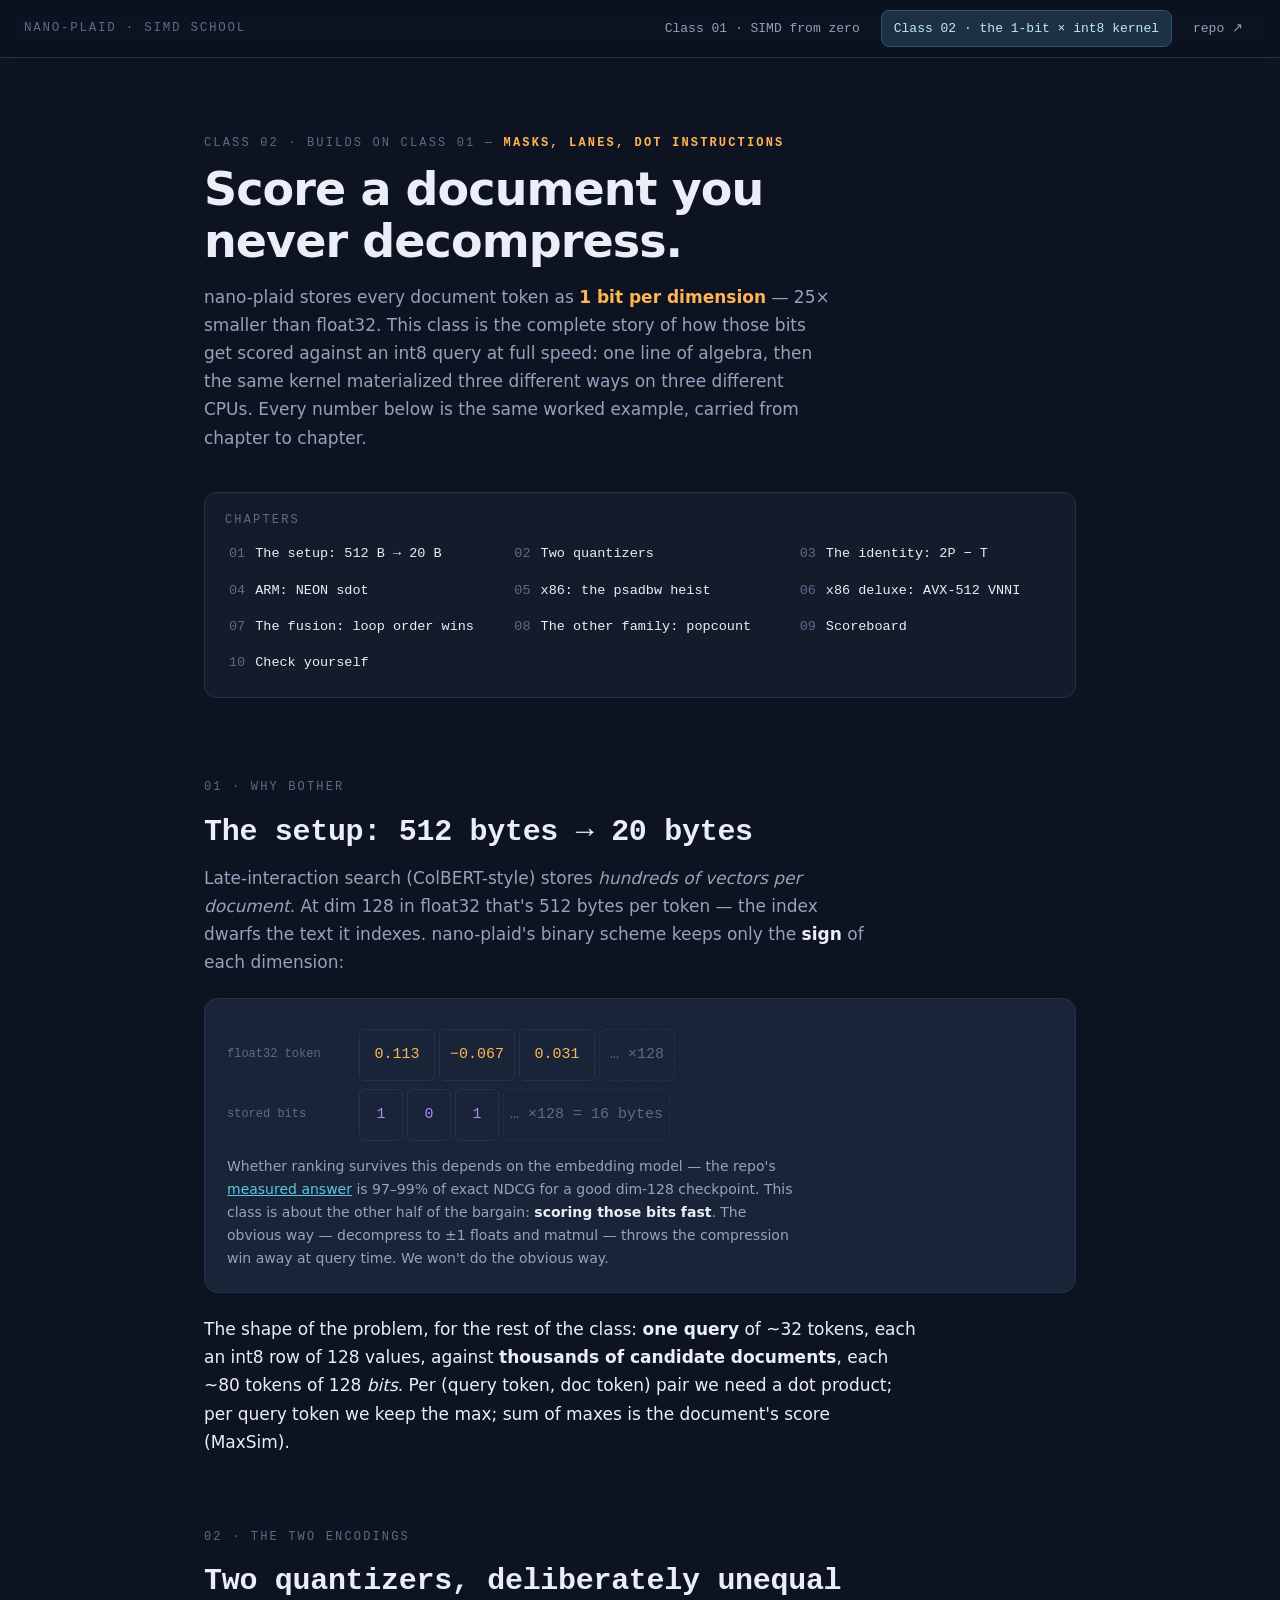
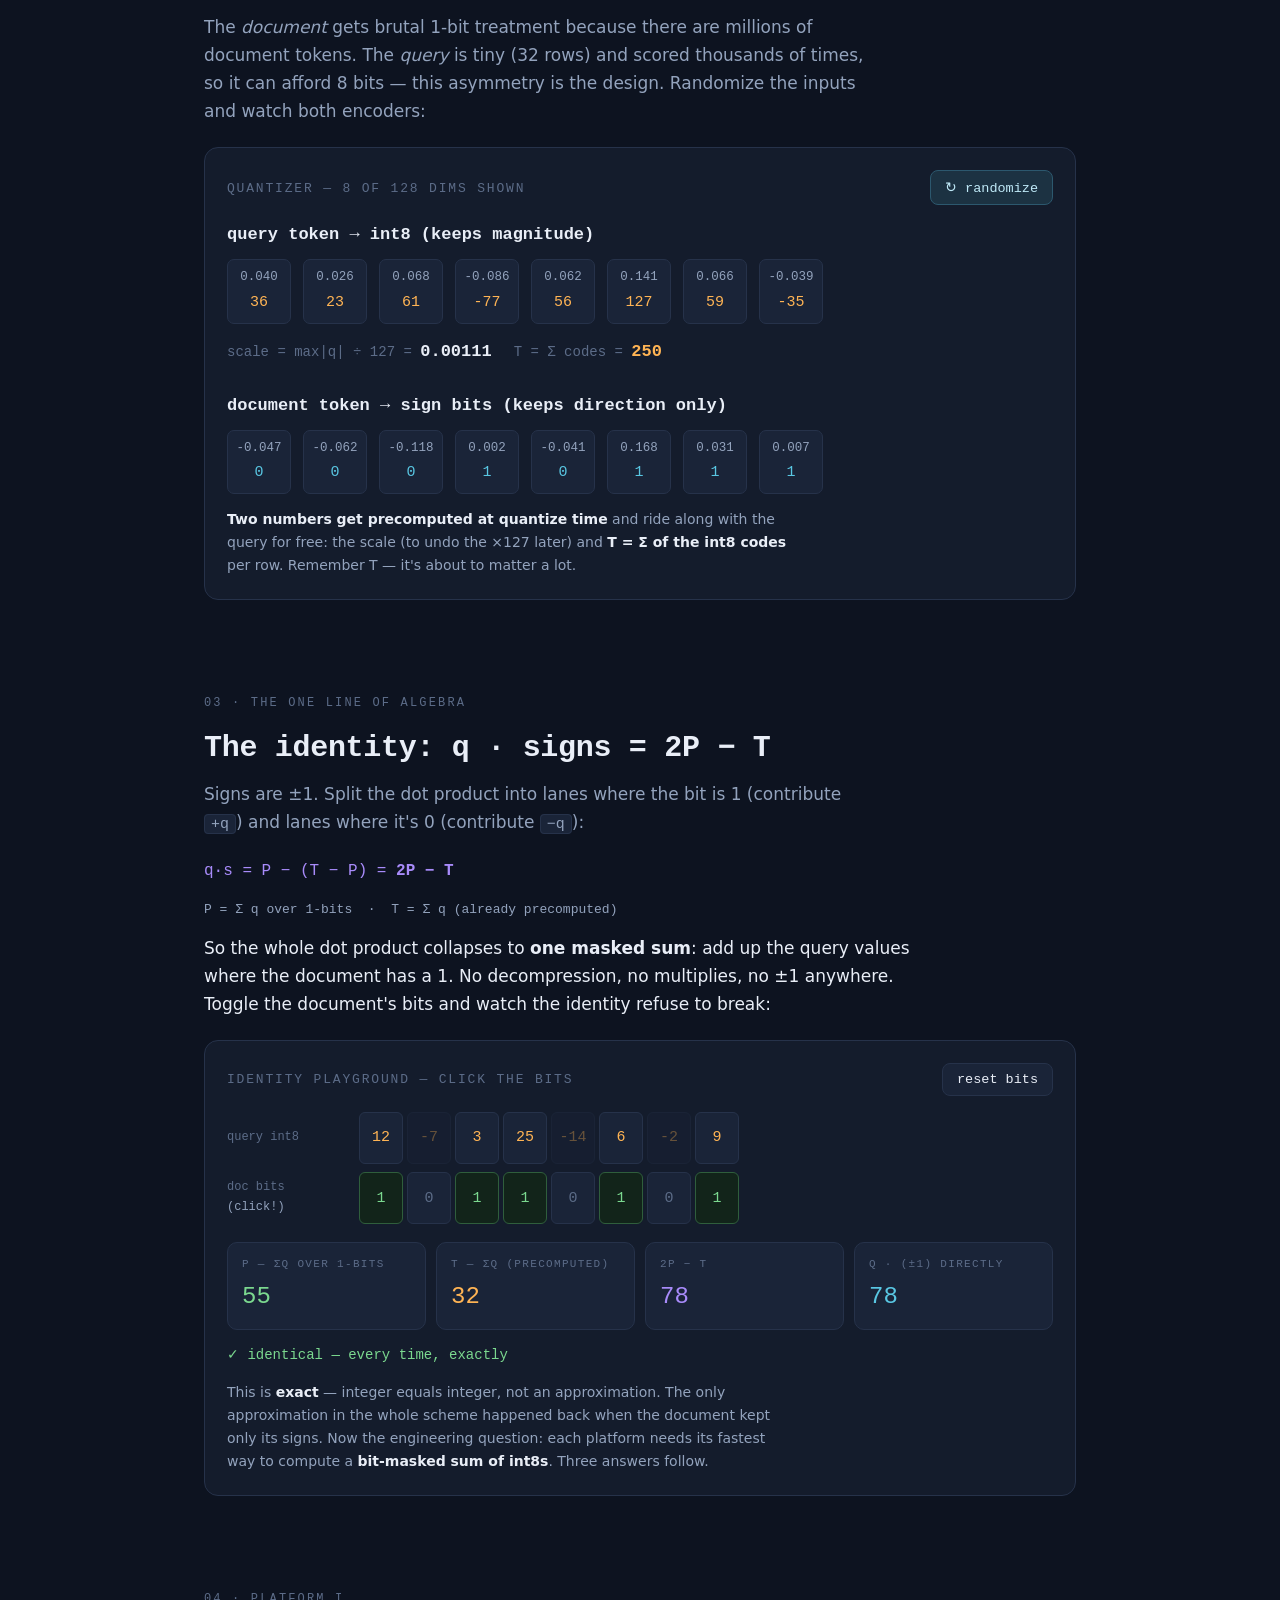
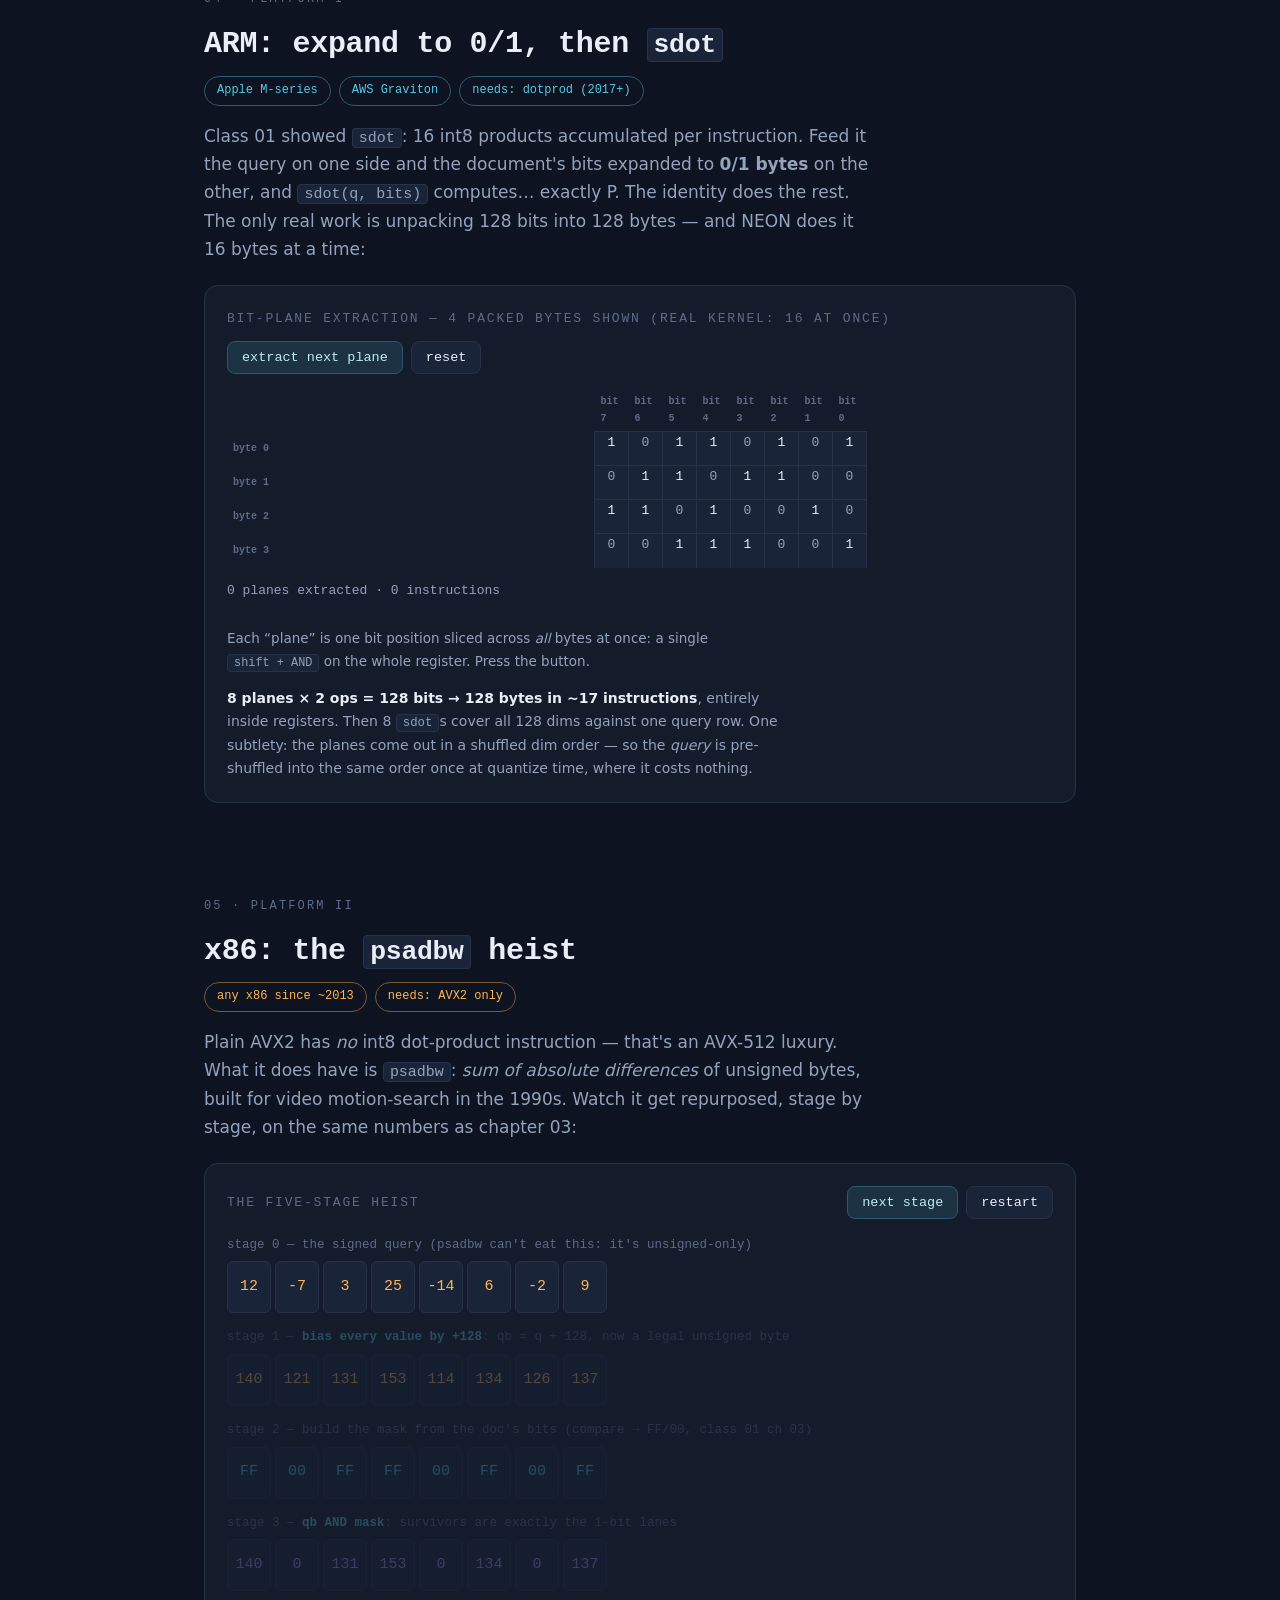
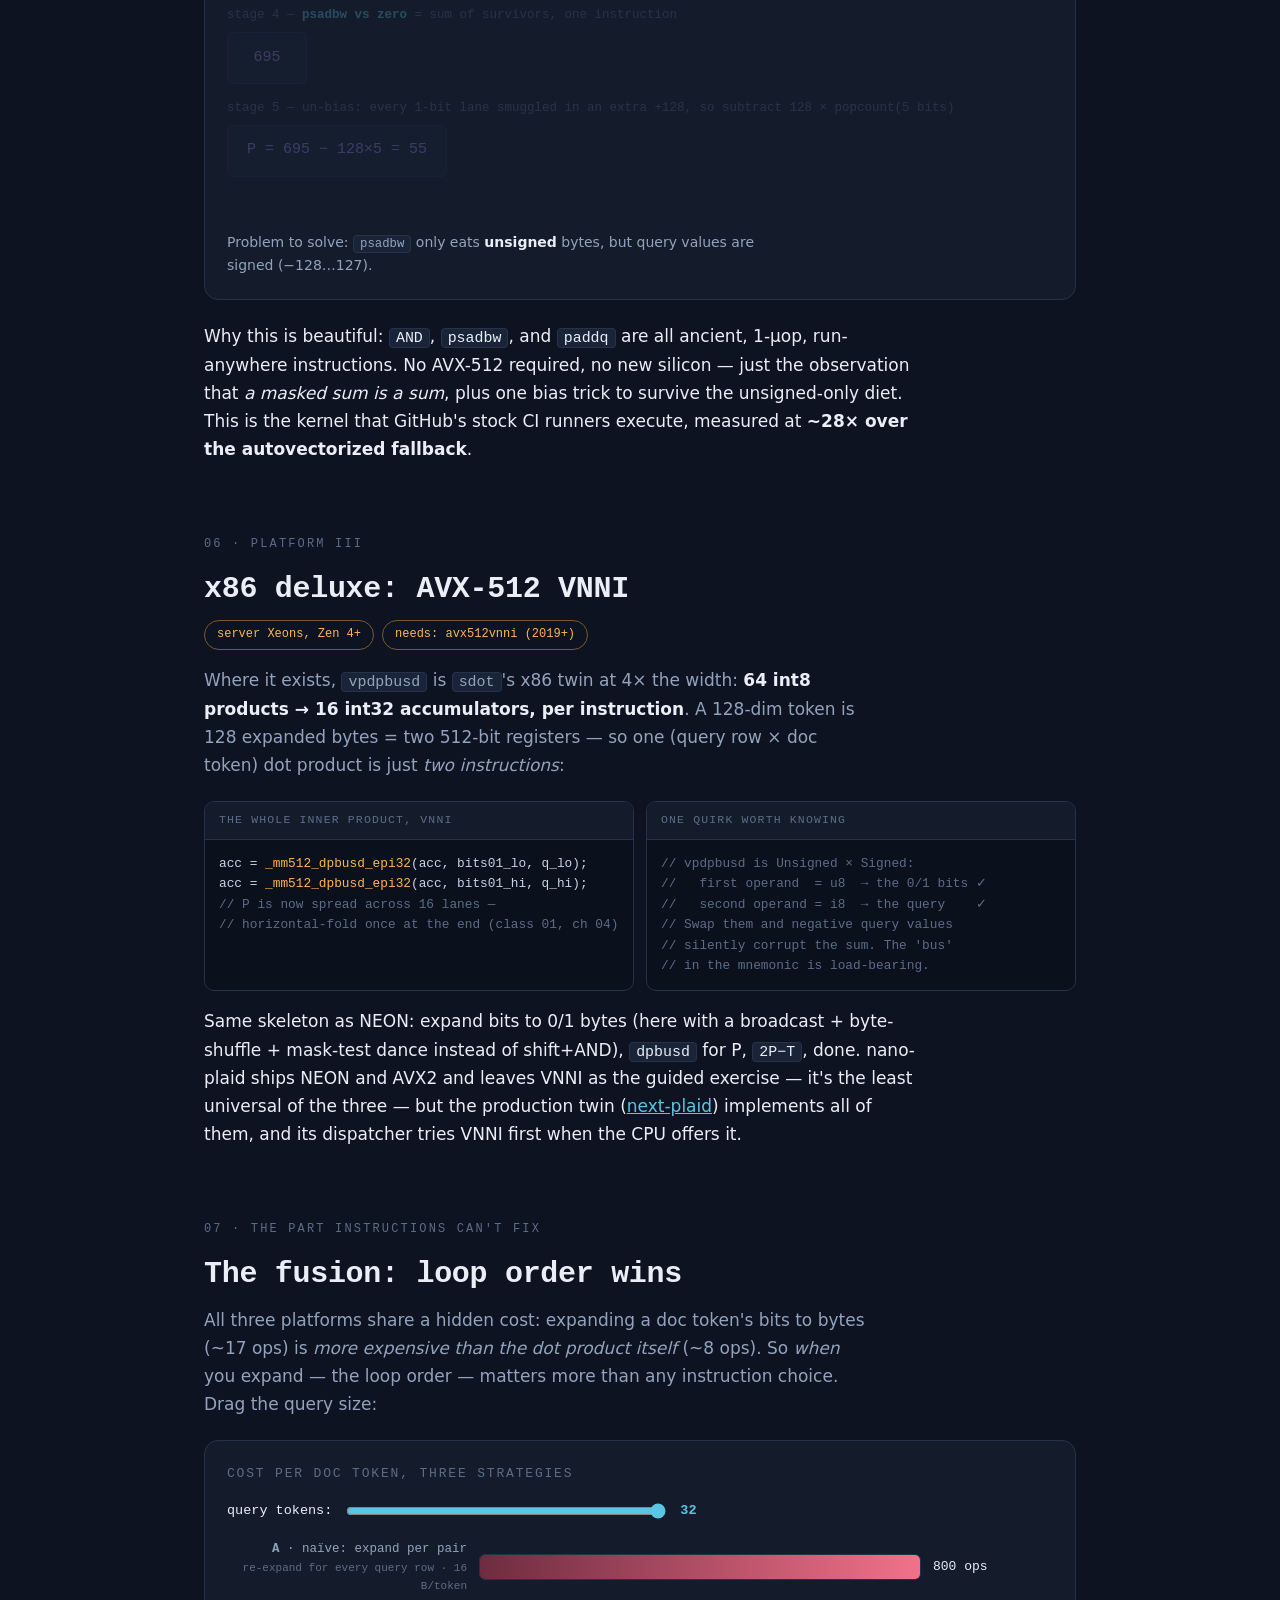
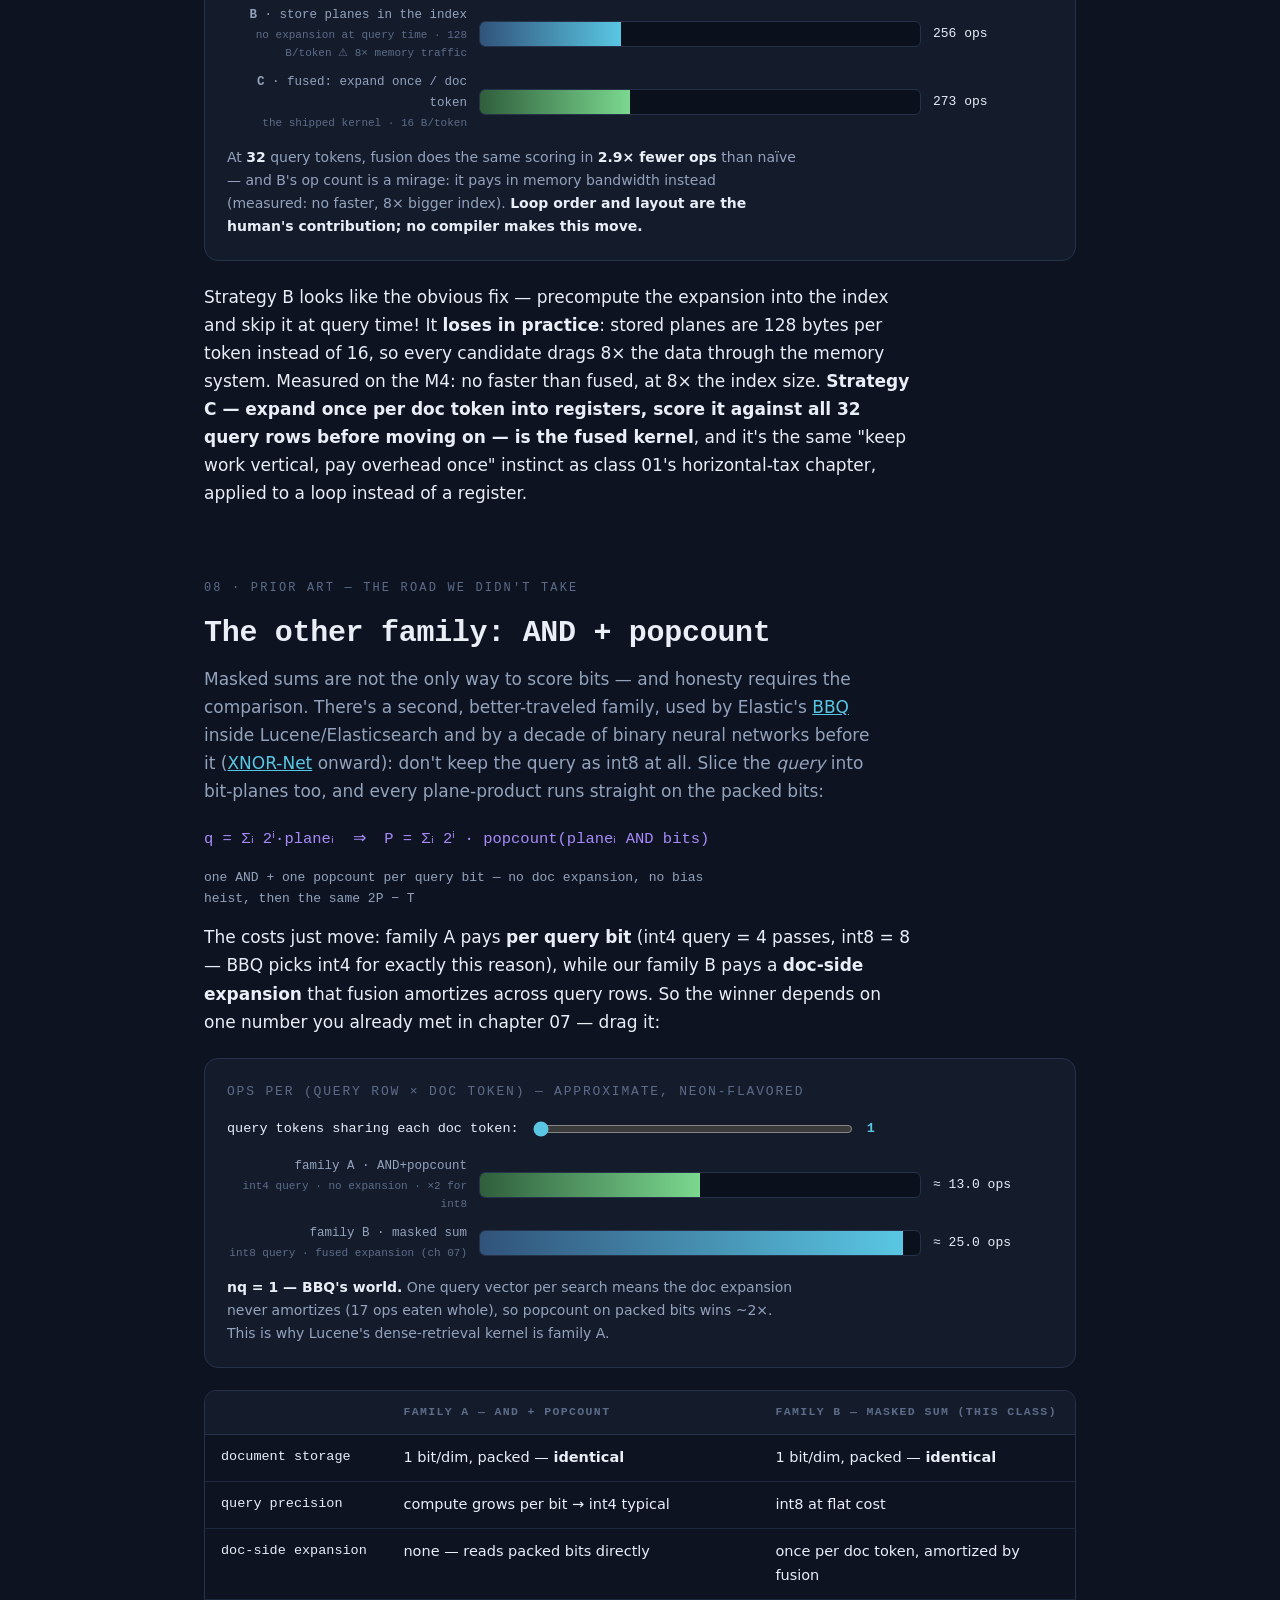
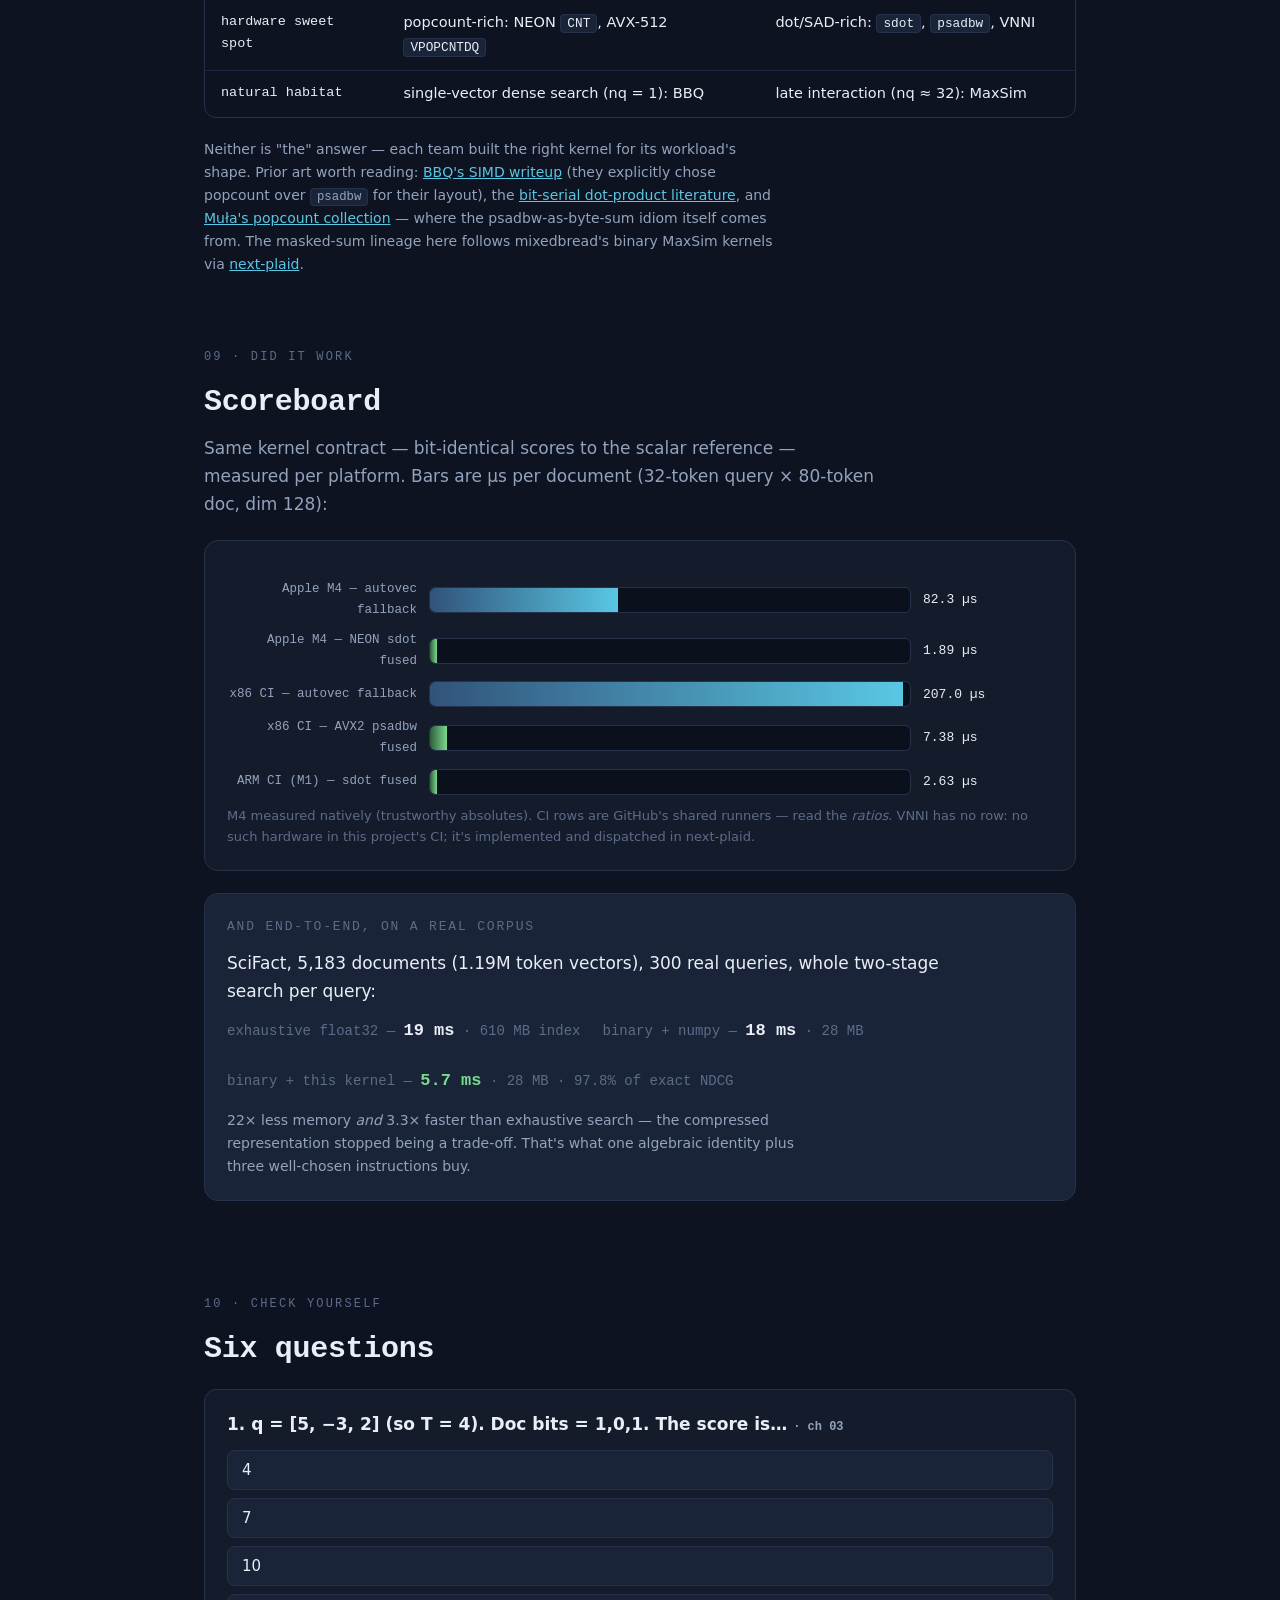
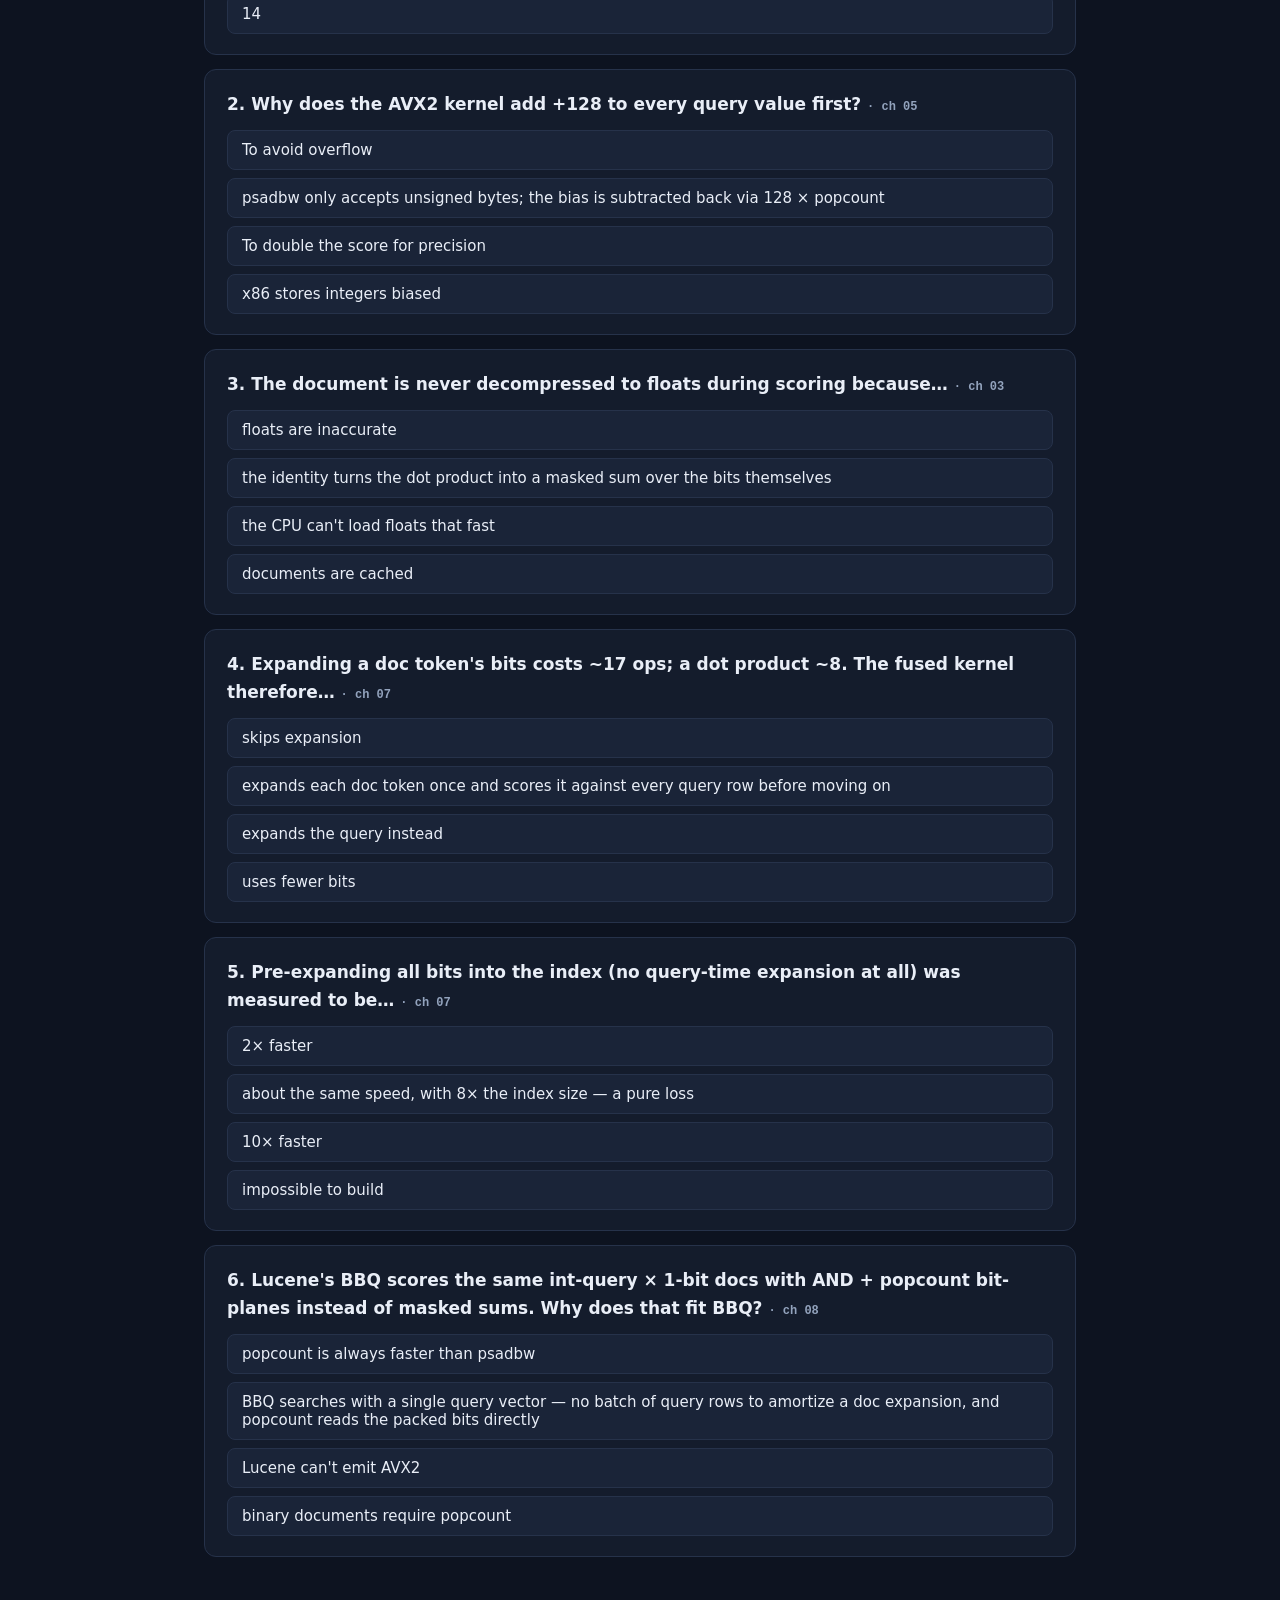
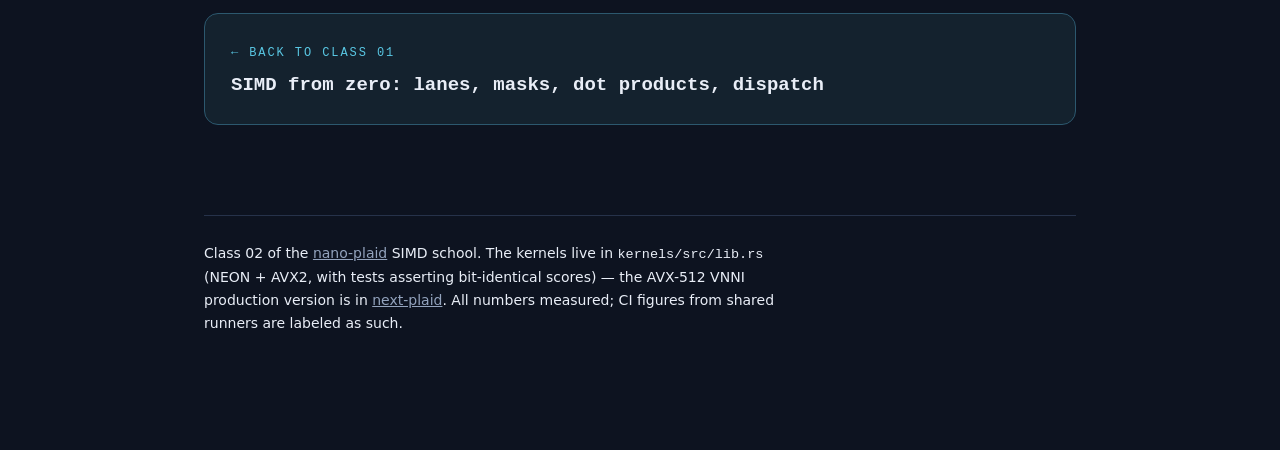
==== commit 1ce1b572: "docs: class 02 ch 08 — the popcount family (BBQ prior art) + crossover widget Adds the honest compar" ====
--- a/docs/class2.html
+++ b/docs/class2.html
@@ -113,8 +113,9 @@
       <li><a href="#k5"><span class="n">05</span> x86: the psadbw heist</a></li>
       <li><a href="#k6"><span class="n">06</span> x86 deluxe: AVX-512 VNNI</a></li>
       <li><a href="#k7"><span class="n">07</span> The fusion: loop order wins</a></li>
-      <li><a href="#k8"><span class="n">08</span> Scoreboard</a></li>
-      <li><a href="#k9"><span class="n">09</span> Check yourself</a></li>
+      <li><a href="#k7b"><span class="n">08</span> The other family: popcount</a></li>
+      <li><a href="#k8"><span class="n">09</span> Scoreboard</a></li>
+      <li><a href="#k9"><span class="n">10</span> Check yourself</a></li>
     </ol>
   </nav>
 </header>
@@ -326,9 +327,62 @@
   chapter, applied to a loop instead of a register.</p>
 </section>
 
-<!-- ═══ 08 SCOREBOARD ═══ -->
+<!-- ═══ 08 THE OTHER FAMILY ═══ -->
+<section id="k7b">
+  <span class="eyebrow">08 · prior art — the road we didn't take</span>
+  <h2>The other family: AND + popcount</h2>
+  <p class="lede">Masked sums are not the only way to score bits — and honesty requires the
+  comparison. There's a second, better-traveled family, used by Elastic's
+  <a href="https://www.elastic.co/search-labs/blog/bbq-vector-comparison-simd-instructions">BBQ</a>
+  inside Lucene/Elasticsearch and by a decade of binary neural networks before it
+  (<a href="https://arxiv.org/abs/1603.05279">XNOR-Net</a> onward): don't keep the query as int8
+  at all. Slice the <em>query</em> into bit-planes too, and every plane-product runs straight
+  on the packed bits:</p>
+  <p class="mono" style="font-size:15.5px;color:var(--ch-r);margin:12px 0 4px">
+    q&nbsp;=&nbsp;Σᵢ&nbsp;2ⁱ·planeᵢ&nbsp;&nbsp;⇒&nbsp;&nbsp;P&nbsp;=&nbsp;Σᵢ&nbsp;2ⁱ&nbsp;·&nbsp;popcount(planeᵢ&nbsp;AND&nbsp;bits)</p>
+  <p class="dim mono" style="font-size:13px">one AND + one popcount per query bit — no doc
+  expansion, no bias heist, then the same 2P − T</p>
+  <p style="margin-top:14px">The costs just move: family A pays <strong>per query bit</strong>
+  (int4 query = 4 passes, int8 = 8 — BBQ picks int4 for exactly this reason), while our family B
+  pays a <strong>doc-side expansion</strong> that fusion amortizes across query rows. So the
+  winner depends on one number you already met in chapter 07 — drag it:</p>
+
+  <div class="widget">
+    <div class="widget-head"><span class="widget-title">ops per (query row × doc token) — approximate, NEON-flavored</span></div>
+    <div class="sliderline">
+      <label for="famSlider">query tokens sharing each doc token:</label>
+      <input type="range" id="famSlider" min="1" max="32" value="1">
+      <b id="famVal" style="color:var(--ch-b)">1</b>
+    </div>
+    <div class="strat" id="famRows"></div>
+    <p class="note" id="famNote"></p>
+  </div>
+
+  <div class="tbl-wrap">
+    <table>
+      <thead><tr><th></th><th>family A — AND + popcount</th><th>family B — masked sum (this class)</th></tr></thead>
+      <tbody>
+        <tr><td class="mono">document storage</td><td>1 bit/dim, packed — <b>identical</b></td><td>1 bit/dim, packed — <b>identical</b></td></tr>
+        <tr><td class="mono">query precision</td><td>compute grows per bit → int4 typical</td><td>int8 at flat cost</td></tr>
+        <tr><td class="mono">doc-side expansion</td><td>none — reads packed bits directly</td><td>once per doc token, amortized by fusion</td></tr>
+        <tr><td class="mono">hardware sweet spot</td><td>popcount-rich: NEON <code>CNT</code>, AVX-512 <code>VPOPCNTDQ</code></td><td>dot/SAD-rich: <code>sdot</code>, <code>psadbw</code>, VNNI</td></tr>
+        <tr><td class="mono">natural habitat</td><td>single-vector dense search (nq = 1): BBQ</td><td>late interaction (nq ≈ 32): MaxSim</td></tr>
+      </tbody>
+    </table>
+  </div>
+  <p class="note">Neither is "the" answer — each team built the right kernel for its workload's
+  shape. Prior art worth reading: <a href="https://www.elastic.co/search-labs/blog/bbq-vector-comparison-simd-instructions">BBQ's
+  SIMD writeup</a> (they explicitly chose popcount over <code>psadbw</code> for their layout),
+  the <a href="https://dl.acm.org/doi/10.1145/3608447">bit-serial dot-product literature</a>,
+  and <a href="https://github.com/WojciechMula/sse-popcount">Muła's popcount collection</a> —
+  where the psadbw-as-byte-sum idiom itself comes from. The masked-sum lineage here follows
+  mixedbread's binary MaxSim kernels via
+  <a href="https://github.com/lightonai/next-plaid">next-plaid</a>.</p>
+</section>
+
+<!-- ═══ 09 SCOREBOARD ═══ -->
 <section id="k8">
-  <span class="eyebrow">08 · did it work</span>
+  <span class="eyebrow">09 · did it work</span>
   <h2>Scoreboard</h2>
   <p class="lede">Same kernel contract — bit-identical scores to the scalar reference — measured
   per platform. Bars are µs per document (32-token query × 80-token doc, dim 128):</p>
@@ -355,10 +409,10 @@
   </div>
 </section>
 
-<!-- ═══ 09 QUIZ ═══ -->
+<!-- ═══ 10 QUIZ ═══ -->
 <section id="k9">
-  <span class="eyebrow">09 · check yourself</span>
-  <h2>Five questions</h2>
+  <span class="eyebrow">10 · check yourself</span>
+  <h2>Six questions</h2>
   <div id="quiz2"></div>
   <div class="score" id="scoreLine2"></div>
 </section>
@@ -568,7 +622,40 @@
   render();
 })();
 
-/* ── 08 scoreboard ────────────────────────────────────────────────── */
+/* ── 08 family crossover ──────────────────────────────────────────── */
+(function(){
+  const box=$("famRows");
+  const rows=[
+    {lbl:"family A · AND+popcount",sub:"int4 query · no expansion · ×2 for int8",cls:"",f:()=>13},
+    {lbl:"family B · masked sum",sub:"int8 query · fused expansion (ch 07)",cls:"win",f:n=>8+17/n}
+  ];
+  const els=rows.map(r=>{
+    const row=mk("div","strat-row "+r.cls);
+    const l=mk("div","lbl");l.innerHTML=r.lbl+"<small>"+r.sub+"</small>";
+    const tr=mk("div","track");const bar=mk("div","bar");tr.append(bar);
+    const v=mk("div","val");
+    row.append(l,tr,v);box.append(row);
+    return {row,bar,v,f:r.f};
+  });
+  function render(){
+    const n=+$("famSlider").value;$("famVal").textContent=n;
+    const vals=els.map(e=>e.f(n)),MAX=26;
+    els.forEach((e,i)=>{
+      e.bar.style.width=Math.max(3,vals[i]/MAX*100)+"%";
+      e.v.textContent="≈ "+vals[i].toFixed(1)+" ops";
+    });
+    const aWins=vals[0]<vals[1];
+    els[0].row.classList.toggle("win",aWins);
+    els[1].row.classList.toggle("win",!aWins);
+    if(n===1)$("famNote").innerHTML="<b>nq = 1 — BBQ's world.</b> One query vector per search means the doc expansion never amortizes (17 ops eaten whole), so popcount on packed bits wins ~2×. This is why Lucene's dense-retrieval kernel is family A.";
+    else if(aWins)$("famNote").innerHTML="Family A still ahead — the expansion isn't amortized enough yet.";
+    else $("famNote").innerHTML="<b>nq = "+n+" — MaxSim's world.</b> Expansion amortizes to "+(17/n).toFixed(1)+" ops/pair and family B pulls ahead — <em>while carrying int8 query precision</em>. Family A at int8 would need 8 passes (≈26 ops), ~3× worse. Each family is the right answer to a different workload shape.";
+  }
+  $("famSlider").addEventListener("input",render);
+  render();
+})();
+
+/* ── 09 scoreboard ────────────────────────────────────────────────── */
 (function(){
   const ROWS=[
     ["Apple M4 — autovec fallback",82.3,""],
@@ -607,7 +694,10 @@
      why:"With 32 query rows, expansion amortizes to ~0.5 ops per score instead of 17. Loop order — not a fancier instruction — is where the win lives."},
     {q:"Pre-expanding all bits into the index (no query-time expansion at all) was measured to be…",ch:"07",
      opts:["2× faster","about the same speed, with 8× the index size — a pure loss","10× faster","impossible to build"],right:1,
-     why:"Stored planes are 128 B/token vs 16 B packed. The kernel becomes memory-bound: same speed, 8× the bytes. Op counts lie when bandwidth is the bottleneck."}
+     why:"Stored planes are 128 B/token vs 16 B packed. The kernel becomes memory-bound: same speed, 8× the bytes. Op counts lie when bandwidth is the bottleneck."},
+    {q:"Lucene's BBQ scores the same int-query × 1-bit docs with AND + popcount bit-planes instead of masked sums. Why does that fit BBQ?",ch:"08",
+     opts:["popcount is always faster than psadbw","BBQ searches with a single query vector — no batch of query rows to amortize a doc expansion, and popcount reads the packed bits directly","Lucene can't emit AVX2","binary documents require popcount"],right:1,
+     why:"Family A pays per query bit but needs no doc expansion; family B pays expansion once and amortizes it across query rows. At nq = 1 (dense search) A is natural; at nq ≈ 32 (late interaction) B wins, with int8 precision to spare. Workload shape picks the kernel."}
   ];
   let answered=0,correct=0;
   const box=$("quiz2");
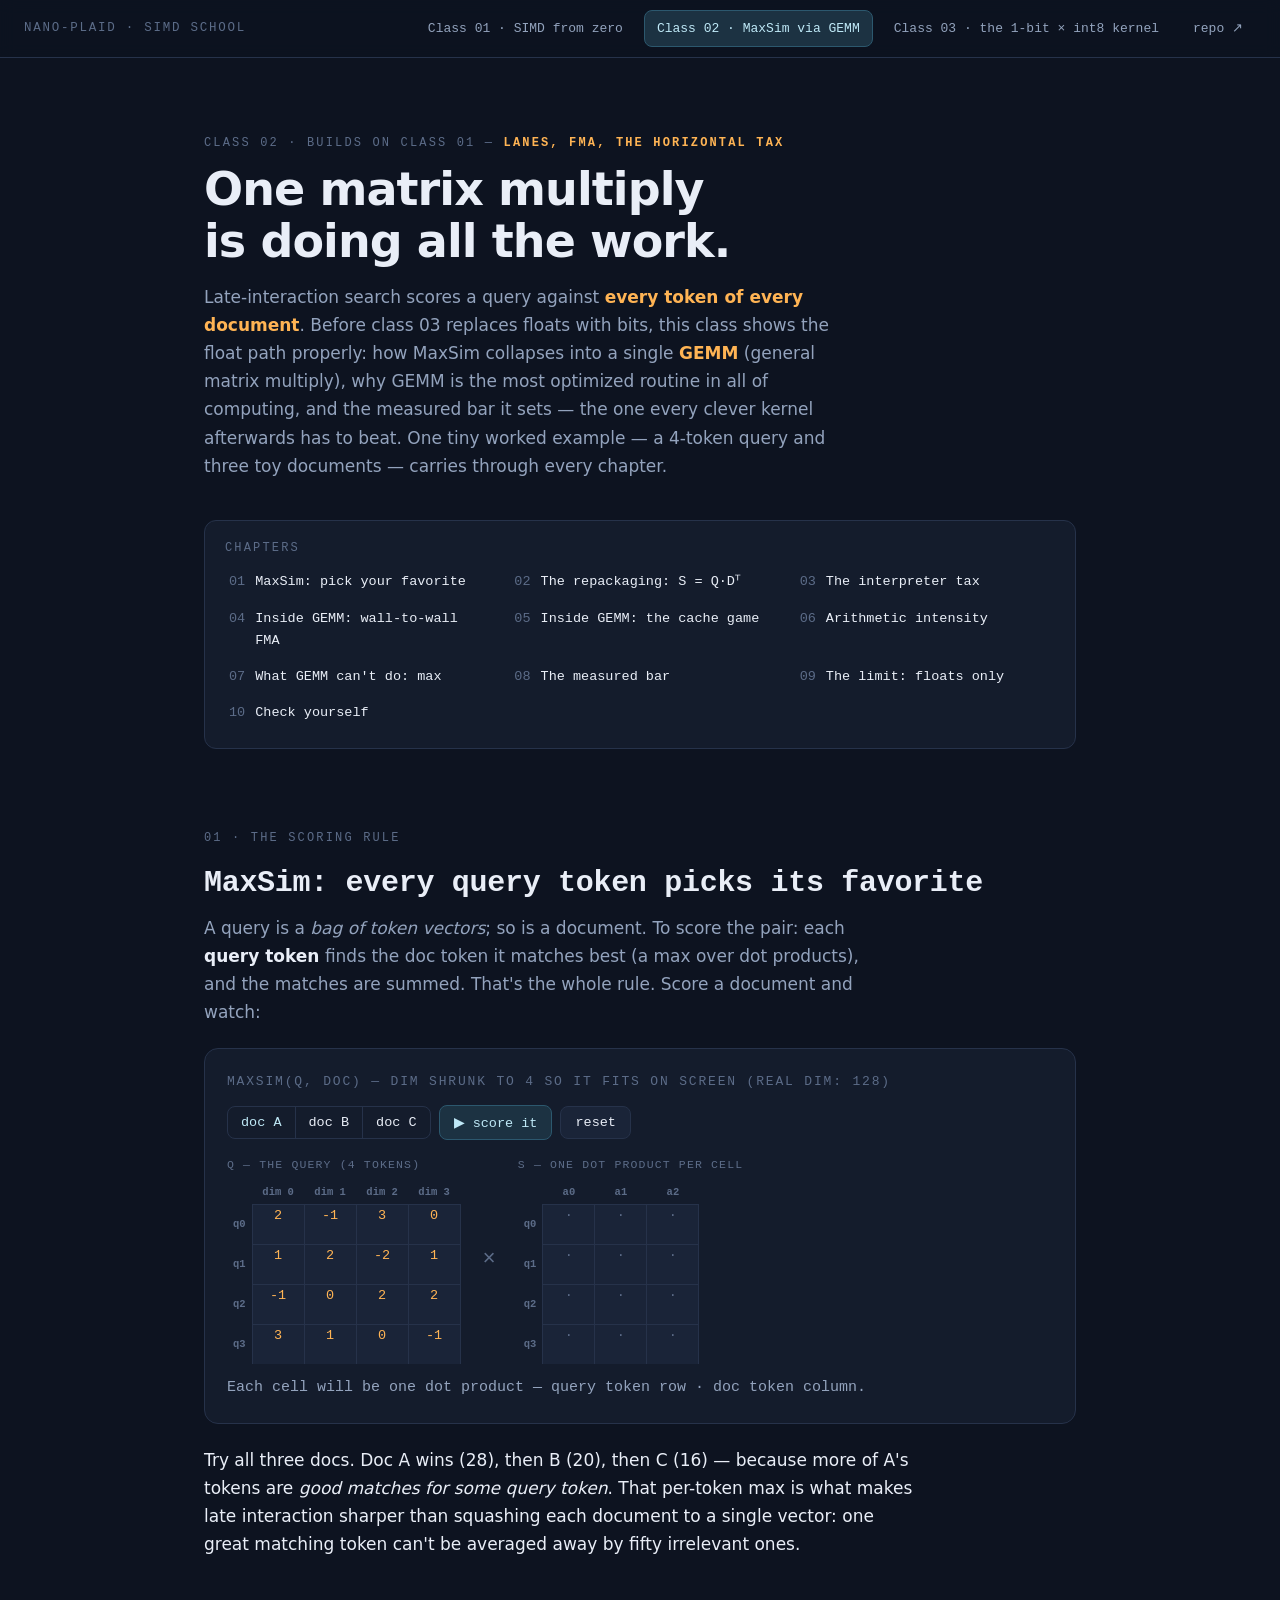
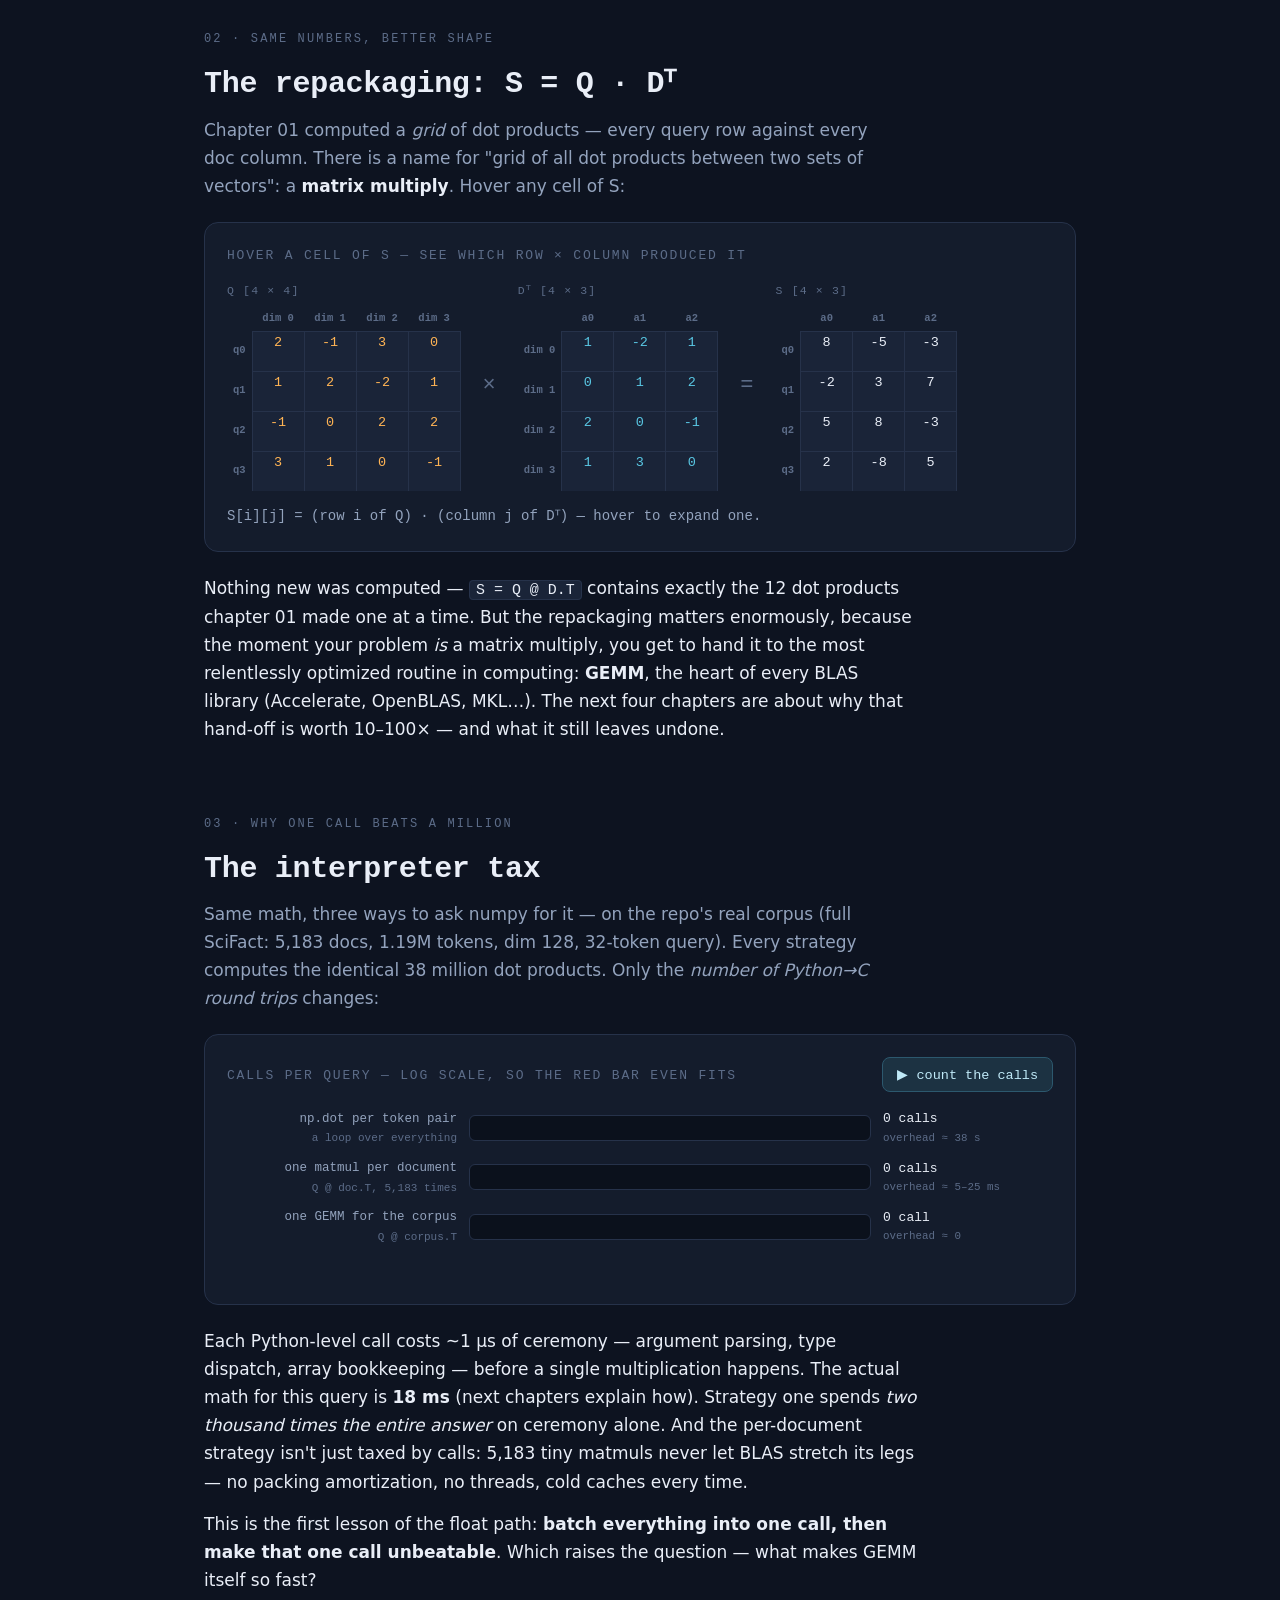
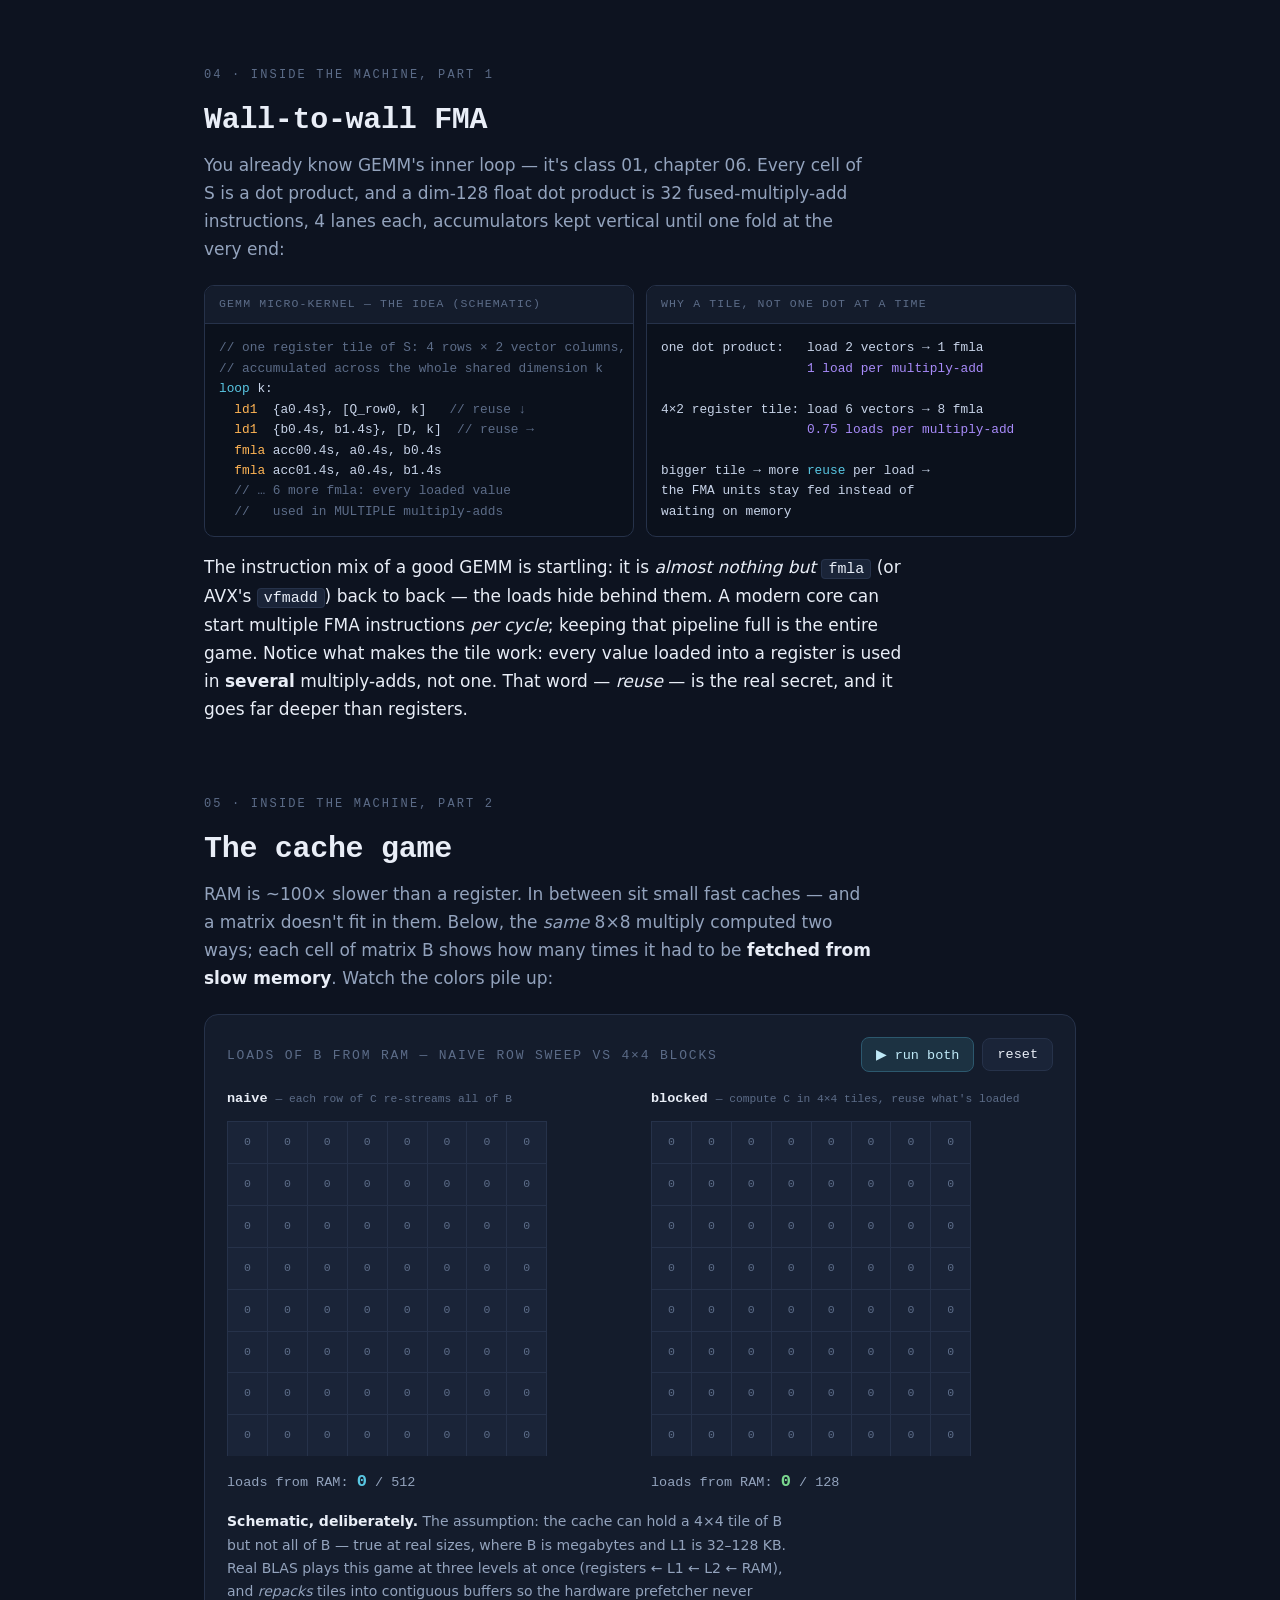
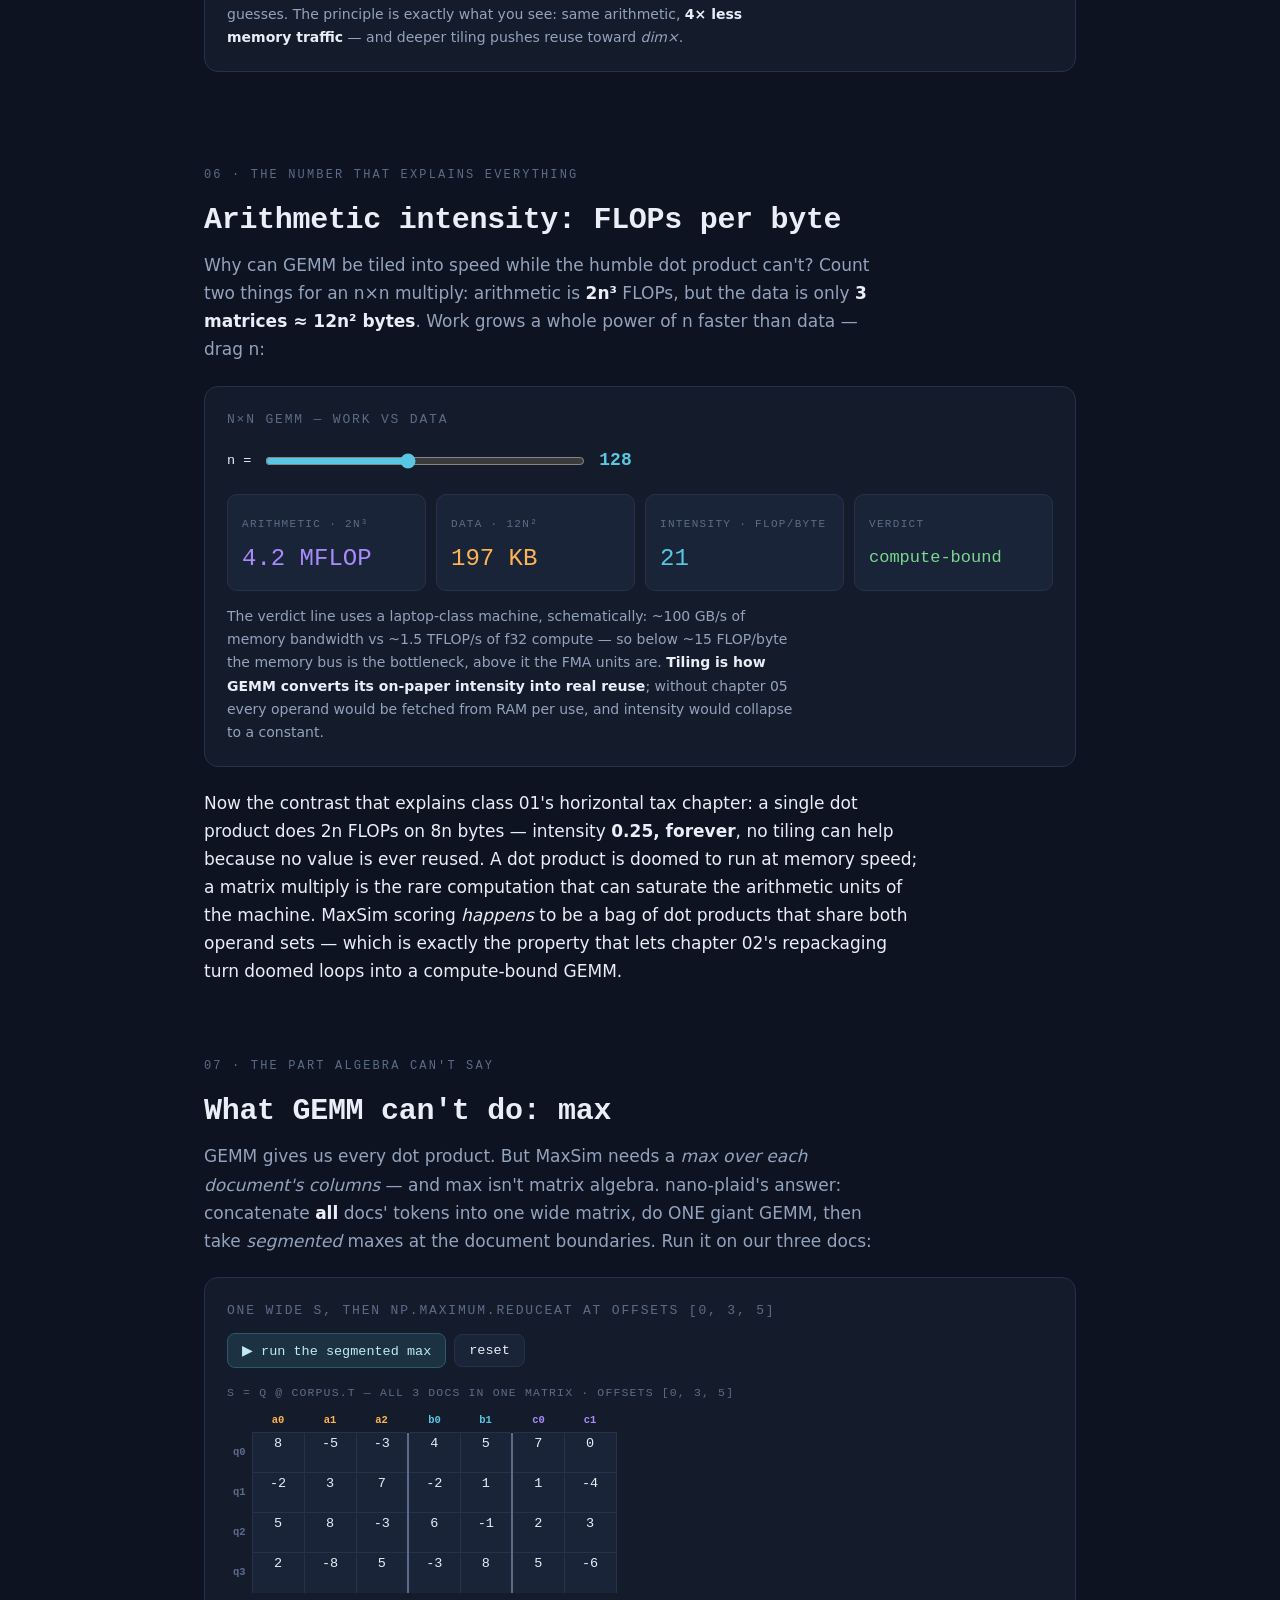
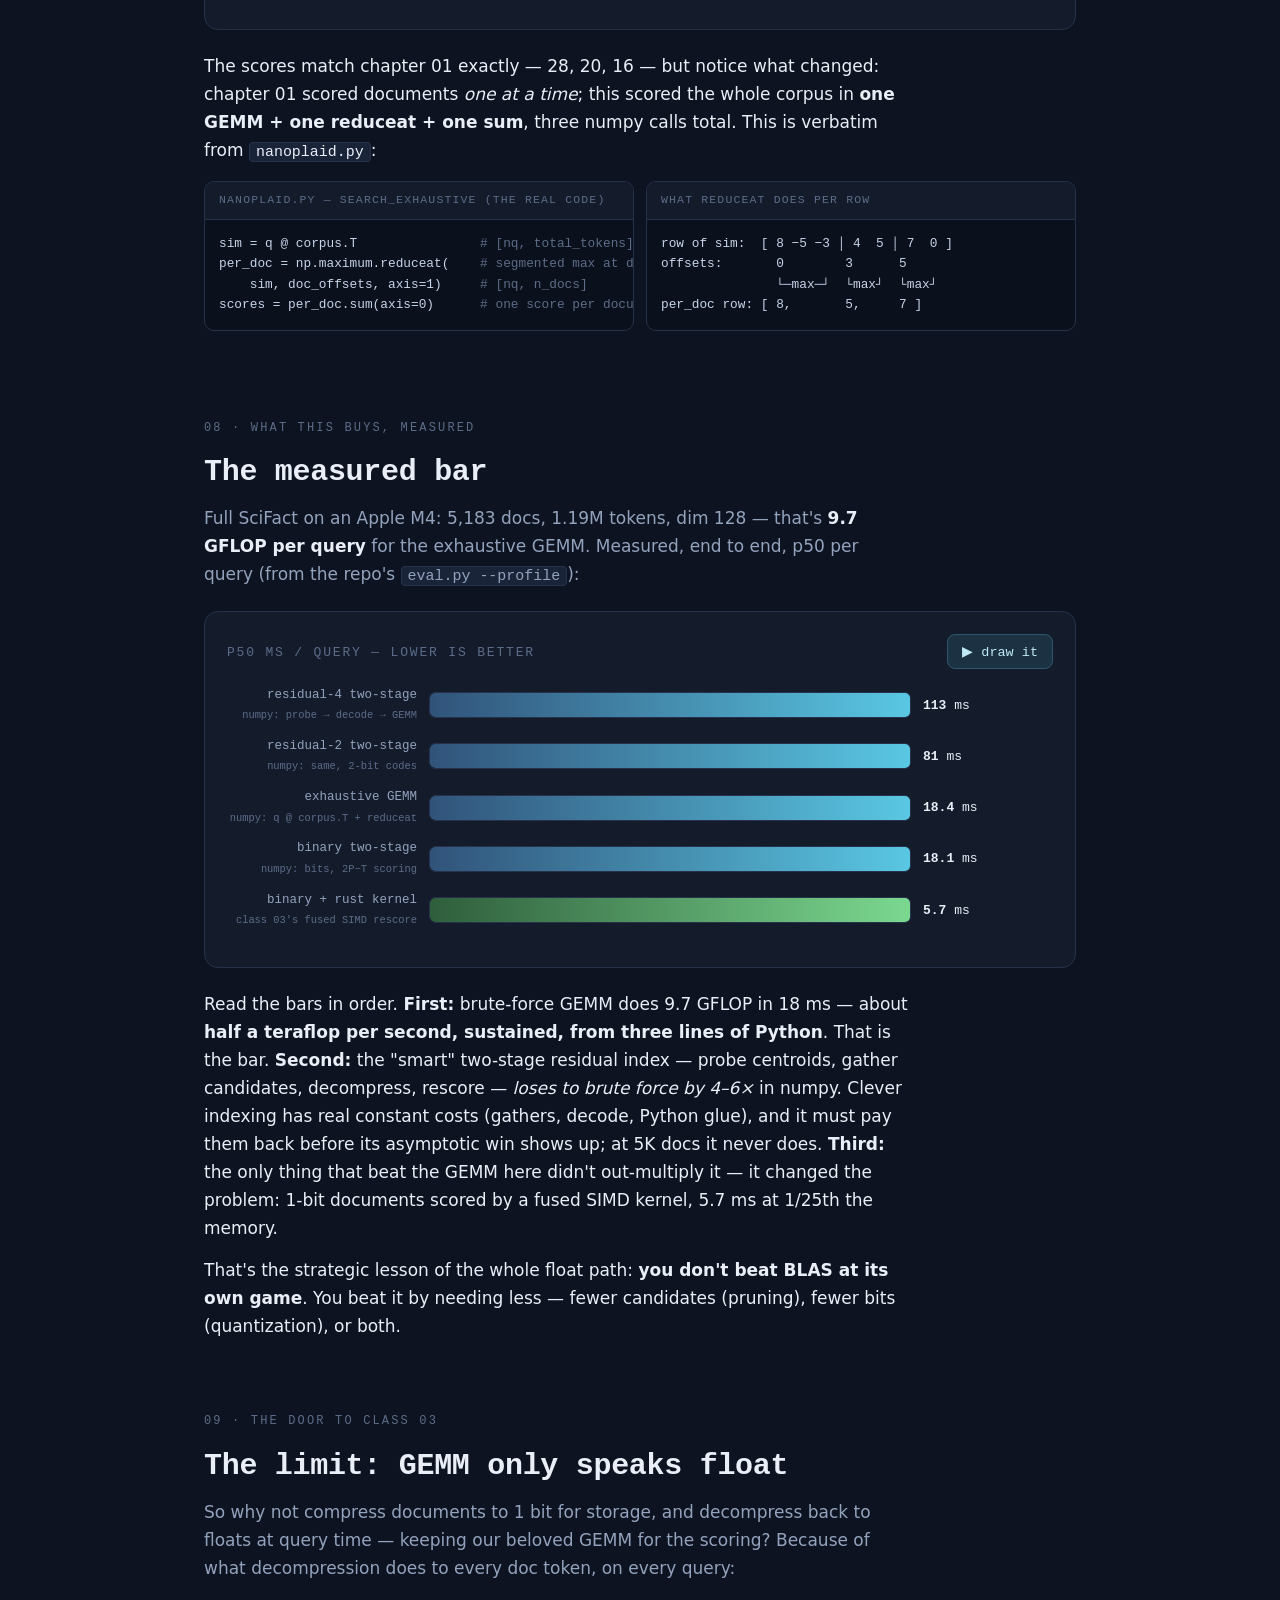
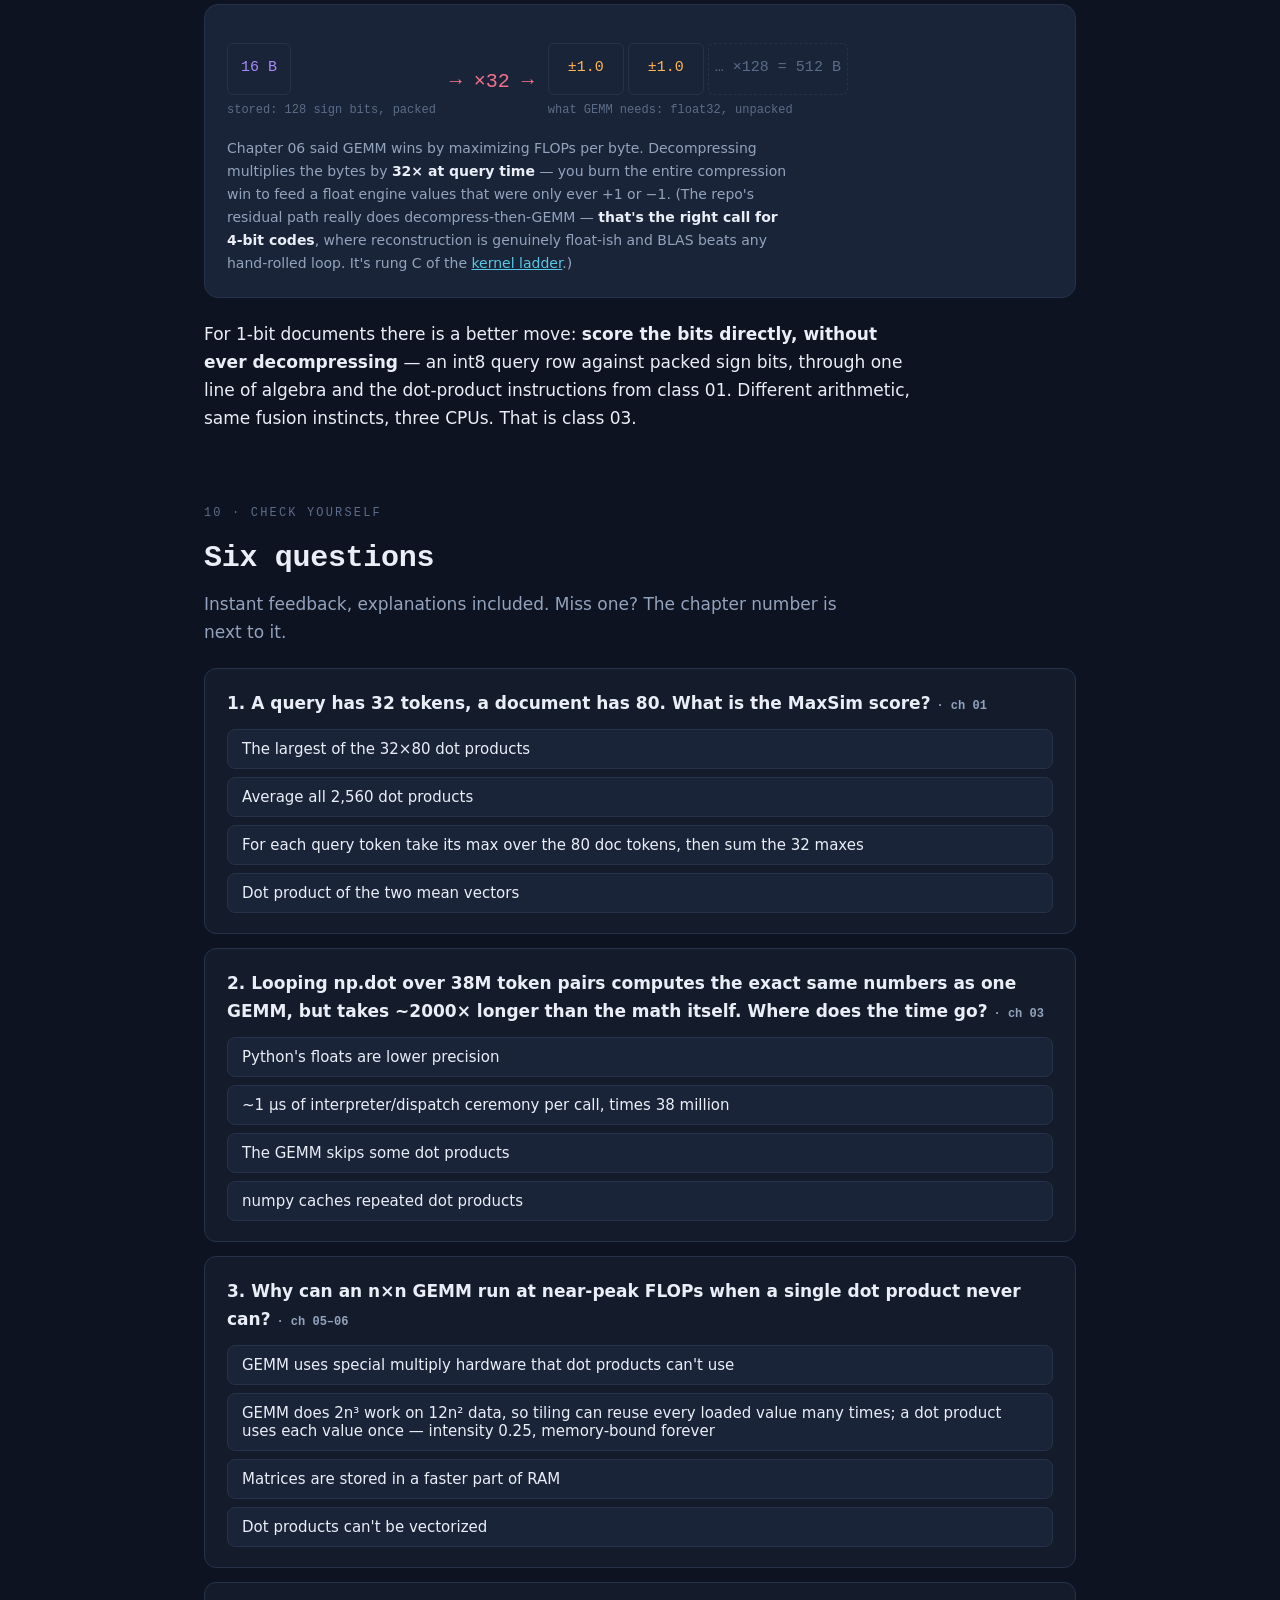
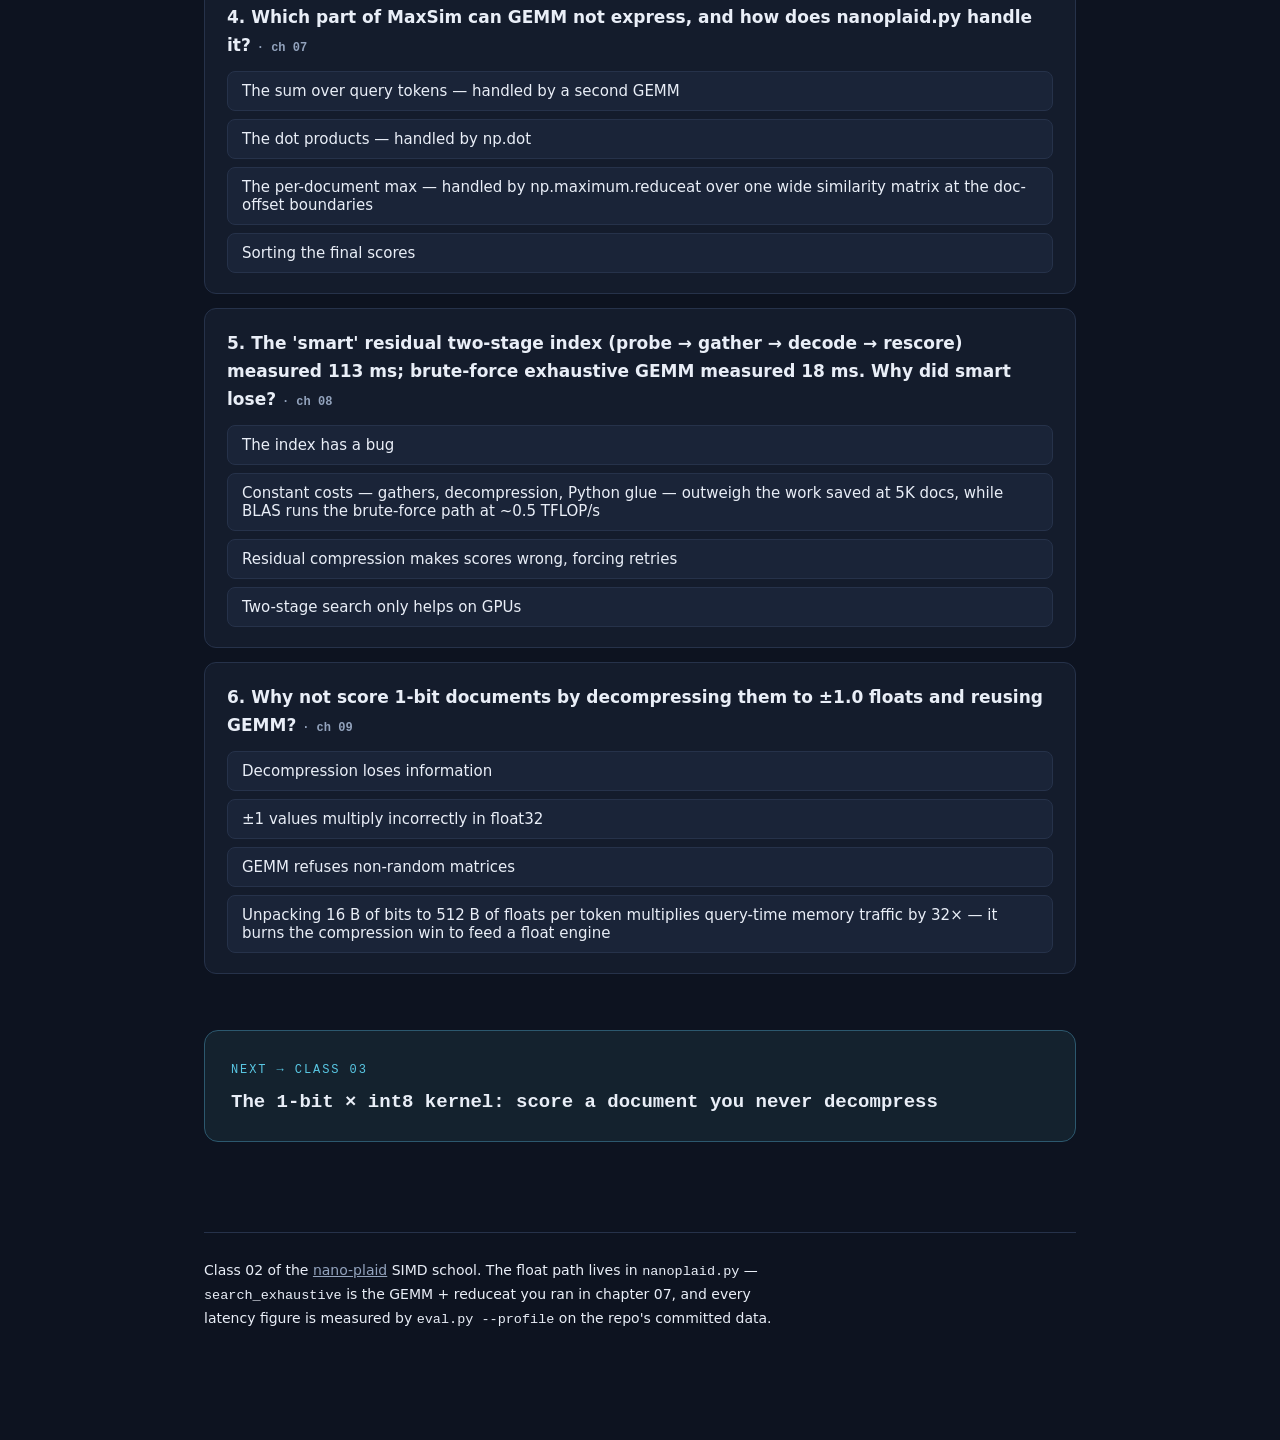
==== commit 400b8480: "docs(school): insert Class 02 — MaxSim via GEMM; the kernel class becomes Class 03 The course jumped" ====
--- a/docs/class2.html
+++ b/docs/class2.html
@@ -3,84 +3,98 @@
 <head>
 <meta charset="utf-8">
 <meta name="viewport" content="width=device-width, initial-scale=1">
-<title>Class 02 · the 1-bit × int8 kernel — nano-plaid SIMD school</title>
+<title>Class 02 · MaxSim via GEMM — nano-plaid SIMD school</title>
 <link rel="stylesheet" href="course.css">
 <style>
   /* ── class-2 specific components ── */
-  .q2row{display:flex;gap:12px;align-items:flex-start;margin:10px 0;flex-wrap:wrap}
-  .q2cell{min-width:64px;padding:7px 4px;background:var(--panel-2);border:1px solid var(--line);
-    border-radius:7px;text-align:center;font-family:var(--mono);font-variant-numeric:tabular-nums;
-    transition:border-color .25s,background .25s}
-  .q2cell .top{font-size:12.5px;color:var(--muted)}
-  .q2cell .bot{font-size:15px;margin-top:3px}
-  .q2cell.qa .bot{color:var(--ch-a)} .q2cell.qb .bot{color:var(--ch-b)}
-  .kv{display:flex;gap:22px;flex-wrap:wrap;margin-top:14px;font-family:var(--mono);
-      font-size:14px;font-variant-numeric:tabular-nums}
-  .kv .k{color:var(--faint)} .kv b{font-size:17px}
-  .kv .pv b{color:var(--ok)} .kv .tv b{color:var(--ch-a)} .kv .sv b{color:var(--ch-r)}
-
-  /* identity playground */
-  .bitlane{cursor:pointer;user-select:none}
-  .bitlane:focus-visible{outline:2px solid var(--ch-b);outline-offset:2px}
-  .bitlane.on{border-color:#2f5e3c;background:#12241a;color:var(--ok)}
-  .bitlane.off{border-color:var(--line);color:var(--faint)}
+  /* matrix tables — undo course.css's full-width table defaults */
+  .mx,.bgrid{width:auto;min-width:0}
+  .mx{border-collapse:collapse;font-family:var(--mono);font-variant-numeric:tabular-nums}
+  .mx th{font-size:10.5px;padding:3px 6px;border:0;background:none;color:var(--faint);
+    font-family:var(--mono);text-transform:none;letter-spacing:0;text-align:center}
+  .mx td{width:52px;height:40px;text-align:center;border:1px solid var(--line);
+    font-size:13.5px;padding:0;background:var(--panel-2);color:var(--muted);
+    transition:background .25s,border-color .25s,color .25s}
+  .mx td.qv{color:var(--ch-a)} .mx td.dv{color:var(--ch-b)}
+  .mx td.empty{color:var(--faint)}
+  .mx td.filled{color:var(--ink)}
+  .mx td.hlrow{background:#221a0e;border-color:#7a5a2c;color:var(--ch-a)}
+  .mx td.hlcol{background:#0e1c24;border-color:#2c5a6e;color:var(--ch-b)}
+  .mx td.hlcell{background:#1b1430;border-color:var(--ch-r);color:var(--ch-r);font-weight:700}
+  .mx td.rowmax{background:#12241a;border-color:#2f5e3c;color:var(--ok);font-weight:700}
+  .mx td.dim2{opacity:.4}
+  .mx-flex{display:flex;gap:22px;flex-wrap:wrap;align-items:flex-start}
+  .mx-block{max-width:100%;overflow-x:auto}
+  .mx-block .cap{font-family:var(--mono);font-size:11.5px;letter-spacing:.1em;
+    text-transform:uppercase;color:var(--faint);margin-bottom:6px}
+  .mx-op{align-self:center;font-family:var(--mono);font-size:22px;color:var(--faint)}
+  .formula-line{font-family:var(--mono);font-size:14px;margin-top:14px;min-height:24px;
+    color:var(--muted)}
+  .formula-line b{color:var(--ch-r)}
+  .score-line{font-family:var(--mono);font-size:15px;margin-top:12px;min-height:24px;color:var(--muted)}
+  .score-line b{color:var(--ok);font-size:19px}
+  /* doc segment headers */
+  .mx th.segA{color:var(--ch-a)} .mx th.segB{color:var(--ch-b)} .mx th.segC{color:var(--ch-r)}
+  .mx td.bA.rowmax,.mx td.bB.rowmax,.mx td.bC.rowmax{font-weight:700}
+  .mx td.segL{border-left:2px solid var(--faint)}
+  .doc-chips{display:flex;gap:10px;flex-wrap:wrap;margin-top:14px}
+  .doc-chip{font-family:var(--mono);font-size:14px;padding:8px 16px;border-radius:10px;
+    border:1px solid var(--line);background:var(--panel-2);color:var(--muted);
+    transition:all .3s;font-variant-numeric:tabular-nums}
+  .doc-chip b{font-size:18px;color:var(--ink)}
+  .doc-chip.winner{border-color:#2f5e3c;background:#12241a}
+  .doc-chip.winner b{color:var(--ok)}
+
+  /* call-count race */
+  .calls{display:grid;gap:10px;margin-top:16px}
+  .calls-row{display:grid;grid-template-columns:minmax(180px,230px) 1fr minmax(150px,170px);gap:12px;align-items:center}
+  .calls-row .lbl{font-family:var(--mono);font-size:12.5px;color:var(--muted);text-align:right}
+  .calls-row .lbl small{display:block;color:var(--faint);font-size:11px}
+  .calls-row .track{height:26px;background:#0b111c;border:1px solid var(--line);border-radius:6px;overflow:hidden}
+  .calls-row .bar{height:100%;width:0;transition:width 1.1s cubic-bezier(.2,.8,.2,1);
+    background:linear-gradient(90deg,#6e2c40,var(--bad))}
+  .calls-row.mid .bar{background:linear-gradient(90deg,#31537a,var(--ch-b))}
+  .calls-row.win .bar{background:linear-gradient(90deg,#2f5e3c,var(--ok))}
+  .calls-row .val{font-family:var(--mono);font-size:13px;font-variant-numeric:tabular-nums;color:var(--ink)}
+  .calls-row .val small{display:block;color:var(--faint)}
+  .calls-verdict{font-family:var(--mono);font-size:13.5px;color:var(--muted);margin-top:14px;min-height:22px}
+  .calls-verdict b{color:var(--bad)}
+
+  /* cache game */
+  .cache-wrap{display:grid;grid-template-columns:repeat(auto-fit,minmax(280px,1fr));gap:22px;margin-top:16px}
+  .cache-side h4{font-family:var(--mono);font-size:13.5px;margin-bottom:10px;color:var(--ink)}
+  .cache-side h4 small{color:var(--faint);font-weight:400}
+  .bgrid{border-collapse:collapse}
+  .bgrid td{width:32px;height:32px;border:1px solid var(--line);background:var(--panel-2);
+    font-family:var(--mono);font-size:11.5px;text-align:center;color:var(--faint);
+    transition:background .2s,color .2s}
+  .bgrid td.h1{background:#14222e;color:var(--ch-b)}
+  .bgrid td.h2{background:#1c3242;color:var(--ch-b)}
+  .bgrid td.h3{background:#274a63;color:#bfe9f7}
+  .bgrid td.h4{background:#31607f;color:#dff3fb}
+  .bgrid td.h5,.bgrid td.h6,.bgrid td.h7,.bgrid td.h8{background:#3c789e;color:#fff}
+  .load-count{font-family:var(--mono);font-size:13.5px;margin-top:12px;color:var(--muted);
+    font-variant-numeric:tabular-nums}
+  .load-count b{color:var(--ch-b);font-size:17px}
+  .cache-side.blocked .load-count b{color:var(--ok)}
+
+  /* intensity readouts */
   .id-readout{display:grid;grid-template-columns:repeat(auto-fit,minmax(150px,1fr));gap:10px;margin-top:18px}
   .id-box{border:1px solid var(--line);border-radius:10px;padding:12px 14px;background:var(--panel-2)}
   .id-box .lab{font-family:var(--mono);font-size:11px;letter-spacing:.12em;
     text-transform:uppercase;color:var(--faint)}
   .id-box .val{font-family:var(--mono);font-size:24px;margin-top:4px;font-variant-numeric:tabular-nums}
-  .id-box.p .val{color:var(--ok)} .id-box.t .val{color:var(--ch-a)}
-  .id-box.s .val{color:var(--ch-r)} .id-box.d .val{color:var(--ch-b)}
-  .match{font-family:var(--mono);font-size:14px;margin-top:14px;color:var(--ok)}
-
-  /* SAD pipeline */
-  .sad-stage{margin:14px 0;opacity:.28;transition:opacity .4s}
-  .sad-stage.live{opacity:1}
-  .sad-stage .cap{font-family:var(--mono);font-size:12.5px;color:var(--faint);margin-bottom:6px}
-  .sad-stage .cap b{color:var(--ch-b)}
-  .sad-final{font-family:var(--mono);font-size:15px;border:1px dashed var(--line);
-    border-radius:10px;padding:12px 16px;margin-top:14px;color:var(--muted)}
-  .sad-final b{color:var(--ok);font-size:18px}
-
-  /* plane grid */
-  .pg-wrap{display:flex;gap:26px;flex-wrap:wrap;margin-top:8px}
-  .pgrid{border-collapse:collapse}
-  .pgrid th{font-size:10px;padding:4px 6px;border:0;background:none;color:var(--faint);
-    font-family:var(--mono);text-transform:none;letter-spacing:0}
-  .pgrid td{width:34px;height:34px;text-align:center;border:1px solid var(--line);
-    font-family:var(--mono);font-size:13px;padding:0;background:var(--panel-2);
-    transition:all .25s;color:var(--muted)}
-  .pgrid td.one{color:var(--ink)}
-  .pgrid td.hotcol{background:#14222e;border-color:var(--ch-b);color:var(--ch-b)}
-  .plane-out{flex:1;min-width:250px}
-  .plane-row{display:flex;gap:5px;align-items:center;margin:5px 0}
-  .plane-row .pl{font-family:var(--mono);font-size:11.5px;color:var(--faint);width:70px}
-  .plane-row .pb{width:34px;height:30px;border:1px solid var(--line);border-radius:5px;
-    display:flex;align-items:center;justify-content:center;font-family:var(--mono);
-    font-size:12.5px;background:var(--panel-2);color:var(--faint)}
-  .plane-row.fresh .pb{border-color:var(--ch-b);color:var(--ch-b)}
-  .ops-counter{font-family:var(--mono);font-size:13px;color:var(--muted);margin-top:12px}
-  .ops-counter b{color:var(--ch-b)}
-
-  /* strategy comparer */
-  .strat{display:grid;gap:10px;margin-top:16px}
-  .strat-row{display:grid;grid-template-columns:minmax(190px,240px) 1fr 120px;gap:12px;align-items:center}
-  .strat-row .lbl{font-family:var(--mono);font-size:12.5px;color:var(--muted);text-align:right}
-  .strat-row .lbl small{display:block;color:var(--faint);font-size:11px}
-  .strat-row .track{height:26px;background:#0b111c;border:1px solid var(--line);border-radius:6px;overflow:hidden}
-  .strat-row .bar{height:100%;transition:width .45s cubic-bezier(.2,.8,.2,1);
-    background:linear-gradient(90deg,#31537a,var(--ch-b))}
-  .strat-row.bad .bar{background:linear-gradient(90deg,#6e2c40,var(--bad))}
-  .strat-row.win .bar{background:linear-gradient(90deg,#2f5e3c,var(--ok))}
-  .strat-row .val{font-family:var(--mono);font-size:13px;font-variant-numeric:tabular-nums}
-  .sliderline{display:flex;gap:14px;align-items:center;font-family:var(--mono);font-size:13.5px}
+  .id-box.f .val{color:var(--ch-r)} .id-box.b .val{color:var(--ch-a)} .id-box.i .val{color:var(--ch-b)}
+  .id-box.v .val{font-size:17px;padding-top:5px}
+  .id-box.v.membound .val{color:var(--bad)} .id-box.v.compbound .val{color:var(--ok)}
+  .sliderline{display:flex;gap:14px;align-items:center;font-family:var(--mono);font-size:13.5px;flex-wrap:wrap}
   input[type=range]{accent-color:var(--ch-b);width:min(320px,60vw)}
   input[type=range]:focus-visible{outline:2px solid var(--ch-b);outline-offset:4px}
 
-  .plat-badges{display:flex;gap:8px;flex-wrap:wrap;margin:6px 0 16px}
-  .plat-badge{font-family:var(--mono);font-size:12px;padding:4px 12px;border-radius:99px;border:1px solid var(--line);color:var(--muted)}
-  .plat-badge.armb{border-color:#2c5a6e;color:var(--ch-b)}
-  .plat-badge.x86b{border-color:#7a5a2c;color:var(--ch-a)}
+  /* decompress strip (ch09) */
+  .blow-up{display:flex;gap:14px;align-items:center;flex-wrap:wrap;margin:16px 0}
+  .blow-up .arrow{font-family:var(--mono);font-size:20px;color:var(--bad)}
+  .blow-cap{font-family:var(--mono);font-size:12px;color:var(--faint);margin-top:6px}
 </style>
 </head>
 <body>
@@ -88,344 +102,377 @@
   <span class="brand">nano-plaid · SIMD school</span>
   <nav class="tabs" aria-label="Classes">
     <a href="./" class="tab">Class 01 · SIMD from zero</a>
-    <a href="class2.html" class="tab active">Class 02 · the 1-bit × int8 kernel</a>
+    <a href="class2.html" class="tab active">Class 02 · MaxSim via GEMM</a>
+    <a href="class3.html" class="tab">Class 03 · the 1-bit × int8 kernel</a>
     <a href="https://github.com/joe32140/nano-plaid" class="tab">repo ↗</a>
   </nav>
 </div>
 
 <main>
 <header>
-  <span class="eyebrow">class 02 · builds on class 01 — <b>masks, lanes, dot instructions</b></span>
-  <h1>Score a document you never decompress.</h1>
-  <p class="hero-sub">nano-plaid stores every document token as <b>1 bit per dimension</b> —
-  25× smaller than float32. This class is the complete story of how those bits get scored
-  against an int8 query at full speed: one line of algebra, then the same kernel materialized
-  three different ways on three different CPUs. Every number below is the same worked example,
-  carried from chapter to chapter.</p>
+  <span class="eyebrow">class 02 · builds on class 01 — <b>lanes, FMA, the horizontal tax</b></span>
+  <h1>One matrix multiply is doing all the work.</h1>
+  <p class="hero-sub">Late-interaction search scores a query against <b>every token of every
+  document</b>. Before class 03 replaces floats with bits, this class shows the float path
+  properly: how MaxSim collapses into a single <b>GEMM</b> (general matrix multiply), why GEMM
+  is the most optimized routine in all of computing, and the measured bar it sets — the one
+  every clever kernel afterwards has to beat. One tiny worked example — a 4-token query and
+  three toy documents — carries through every chapter.</p>
 
   <nav class="toc" aria-label="Chapters">
     <span class="eyebrow">chapters</span>
     <ol>
-      <li><a href="#k1"><span class="n">01</span> The setup: 512 B → 20 B</a></li>
-      <li><a href="#k2"><span class="n">02</span> Two quantizers</a></li>
-      <li><a href="#k3"><span class="n">03</span> The identity: 2P − T</a></li>
-      <li><a href="#k4"><span class="n">04</span> ARM: NEON sdot</a></li>
-      <li><a href="#k5"><span class="n">05</span> x86: the psadbw heist</a></li>
-      <li><a href="#k6"><span class="n">06</span> x86 deluxe: AVX-512 VNNI</a></li>
-      <li><a href="#k7"><span class="n">07</span> The fusion: loop order wins</a></li>
-      <li><a href="#k7b"><span class="n">08</span> The other family: popcount</a></li>
-      <li><a href="#k8"><span class="n">09</span> Scoreboard</a></li>
-      <li><a href="#k9"><span class="n">10</span> Check yourself</a></li>
+      <li><a href="#g1"><span class="n">01</span> MaxSim: pick your favorite</a></li>
+      <li><a href="#g2"><span class="n">02</span> The repackaging: S = Q·Dᵀ</a></li>
+      <li><a href="#g3"><span class="n">03</span> The interpreter tax</a></li>
+      <li><a href="#g4"><span class="n">04</span> Inside GEMM: wall-to-wall FMA</a></li>
+      <li><a href="#g5"><span class="n">05</span> Inside GEMM: the cache game</a></li>
+      <li><a href="#g6"><span class="n">06</span> Arithmetic intensity</a></li>
+      <li><a href="#g7"><span class="n">07</span> What GEMM can't do: max</a></li>
+      <li><a href="#g8"><span class="n">08</span> The measured bar</a></li>
+      <li><a href="#g9"><span class="n">09</span> The limit: floats only</a></li>
+      <li><a href="#g10"><span class="n">10</span> Check yourself</a></li>
     </ol>
   </nav>
 </header>
 
-<!-- ═══ 01 SETUP ═══ -->
-<section id="k1">
-  <span class="eyebrow">01 · why bother</span>
-  <h2>The setup: 512 bytes → 20 bytes</h2>
-  <p class="lede">Late-interaction search (ColBERT-style) stores <em>hundreds of vectors per
-  document</em>. At dim 128 in float32 that's 512 bytes per token — the index dwarfs the text
-  it indexes. nano-plaid's binary scheme keeps only the <strong>sign</strong> of each dimension:</p>
-  <div class="widget" style="background:var(--panel-2)">
-    <div class="strip-row"><span class="strip-label">float32 token</span>
-      <div class="strip"><div class="lane a" style="min-width:76px">0.113</div><div class="lane a" style="min-width:76px">−0.067</div><div class="lane a" style="min-width:76px">0.031</div><div class="lane a ghost" style="min-width:76px">… ×128</div></div></div>
-    <div class="strip-row"><span class="strip-label">stored bits</span>
-      <div class="strip"><div class="lane r">1</div><div class="lane r">0</div><div class="lane r">1</div><div class="lane r ghost">… ×128 = 16 bytes</div></div></div>
-    <p class="note">Whether ranking survives this depends on the embedding model — the repo's
-    <a href="https://github.com/joe32140/nano-plaid">measured answer</a> is 97–99% of exact
-    NDCG for a good dim-128 checkpoint. This class is about the other half of the bargain:
-    <b>scoring those bits fast</b>. The obvious way — decompress to ±1 floats and matmul — throws
-    the compression win away at query time. We won't do the obvious way.</p>
-  </div>
-  <p>The shape of the problem, for the rest of the class: <strong>one query</strong> of ~32
-  tokens, each an int8 row of 128 values, against <strong>thousands of candidate documents</strong>,
-  each ~80 tokens of 128 <em>bits</em>. Per (query token, doc token) pair we need a dot product;
-  per query token we keep the max; sum of maxes is the document's score (MaxSim).</p>
-</section>
-
-<!-- ═══ 02 QUANTIZERS ═══ -->
-<section id="k2">
-  <span class="eyebrow">02 · the two encodings</span>
-  <h2>Two quantizers, deliberately unequal</h2>
-  <p class="lede">The <em>document</em> gets brutal 1-bit treatment because there are millions of
-  document tokens. The <em>query</em> is tiny (32 rows) and scored thousands of times, so it can
-  afford 8 bits — this asymmetry is the design. Randomize the inputs and watch both encoders:</p>
+<!-- ═══ 01 MAXSIM ═══ -->
+<section id="g1">
+  <span class="eyebrow">01 · the scoring rule</span>
+  <h2>MaxSim: every query token picks its favorite</h2>
+  <p class="lede">A query is a <em>bag of token vectors</em>; so is a document. To score the
+  pair: each <strong>query token</strong> finds the doc token it matches best (a max over dot
+  products), and the matches are summed. That's the whole rule. Score a document and watch:</p>
 
   <div class="widget">
     <div class="widget-head">
-      <span class="widget-title">quantizer — 8 of 128 dims shown</span>
-      <div class="controls"><button class="primary" id="reQuant">↻ randomize</button></div>
-    </div>
-    <h3 style="margin-top:0">query token → int8 (keeps magnitude)</h3>
-    <div class="q2row" id="qFloatRow"></div>
-    <div class="kv" id="qMeta"></div>
-    <h3>document token → sign bits (keeps direction only)</h3>
-    <div class="q2row" id="dFloatRow"></div>
-    <p class="note"><b>Two numbers get precomputed at quantize time</b> and ride along with the
-    query for free: the scale (to undo the ×127 later) and <b>T = Σ of the int8 codes</b> per row.
-    Remember T — it's about to matter a lot.</p>
-  </div>
-</section>
-
-<!-- ═══ 03 IDENTITY ═══ -->
-<section id="k3">
-  <span class="eyebrow">03 · the one line of algebra</span>
-  <h2>The identity: q · signs = 2P − T</h2>
-  <p class="lede">Signs are ±1. Split the dot product into lanes where the bit is 1 (contribute
-  <code>+q</code>) and lanes where it's 0 (contribute <code>−q</code>):</p>
-  <p class="mono" style="font-size:16px;color:var(--ch-r);margin:10px 0 4px">
-    q·s&nbsp;=&nbsp;P&nbsp;−&nbsp;(T&nbsp;−&nbsp;P)&nbsp;=&nbsp;<b>2P&nbsp;−&nbsp;T</b></p>
-  <p class="dim mono" style="font-size:13px">P = Σ q over 1-bits&nbsp;&nbsp;·&nbsp;&nbsp;T = Σ q (already precomputed)</p>
-  <p style="margin-top:14px">So the whole dot product collapses to <strong>one masked sum</strong>:
-  add up the query values where the document has a 1. No decompression, no multiplies, no ±1
-  anywhere. Toggle the document's bits and watch the identity refuse to break:</p>
-
-  <div class="widget">
-    <div class="widget-head"><span class="widget-title">identity playground — click the bits</span>
-      <div class="controls"><button id="idReset">reset bits</button></div></div>
-    <div class="strip-row"><span class="strip-label">query int8</span><div class="strip" id="idQ"></div></div>
-    <div class="strip-row"><span class="strip-label">doc bits <span class="dim">(click!)</span></span><div class="strip" id="idBits"></div></div>
-    <div class="id-readout">
-      <div class="id-box p"><div class="lab">P — Σq over 1-bits</div><div class="val" id="idP"></div></div>
-      <div class="id-box t"><div class="lab">T — Σq (precomputed)</div><div class="val" id="idT"></div></div>
-      <div class="id-box s"><div class="lab">2P − T</div><div class="val" id="idS"></div></div>
-      <div class="id-box d"><div class="lab">q · (±1) directly</div><div class="val" id="idD"></div></div>
-    </div>
-    <div class="match" id="idMatch"></div>
-    <p class="note">This is <b>exact</b> — integer equals integer, not an approximation. The only
-    approximation in the whole scheme happened back when the document kept only its signs.
-    Now the engineering question: each platform needs its fastest way to compute a
-    <b>bit-masked sum of int8s</b>. Three answers follow.</p>
-  </div>
-</section>
-
-<!-- ═══ 04 NEON ═══ -->
-<section id="k4">
-  <span class="eyebrow">04 · platform I</span>
-  <h2>ARM: expand to 0/1, then <code>sdot</code></h2>
-  <div class="plat-badges"><span class="plat-badge armb">Apple M-series</span>
-    <span class="plat-badge armb">AWS Graviton</span><span class="plat-badge armb">needs: dotprod (2017+)</span></div>
-  <p class="lede">Class 01 showed <code>sdot</code>: 16 int8 products accumulated per instruction.
-  Feed it the query on one side and the document's bits expanded to <b>0/1 bytes</b> on the other,
-  and <code>sdot(q, bits)</code> computes… exactly P. The identity does the rest. The only real
-  work is unpacking 128 bits into 128 bytes — and NEON does it 16 bytes at a time:</p>
+      <span class="widget-title">maxsim(Q, doc) — dim shrunk to 4 so it fits on screen (real dim: 128)</span>
+      <div class="controls">
+        <div class="seg" role="group" aria-label="pick a document">
+          <button id="msDocA" aria-pressed="true">doc A</button>
+          <button id="msDocB" aria-pressed="false">doc B</button>
+          <button id="msDocC" aria-pressed="false">doc C</button>
+        </div>
+        <button class="primary" id="msRun">▶ score it</button>
+        <button id="msReset">reset</button>
+      </div>
+    </div>
+    <div class="mx-flex" id="msArea"></div>
+    <div class="score-line" id="msScore">Each cell will be one dot product — query token row · doc token column.</div>
+  </div>
+
+  <p>Try all three docs. Doc A wins (28), then B (20), then C (16) — because more of A's tokens
+  are <em>good matches for some query token</em>. That per-token max is what makes late
+  interaction sharper than squashing each document to a single vector: one great matching token
+  can't be averaged away by fifty irrelevant ones.</p>
+</section>
+
+<!-- ═══ 02 REPACKAGING ═══ -->
+<section id="g2">
+  <span class="eyebrow">02 · same numbers, better shape</span>
+  <h2>The repackaging: S = Q · Dᵀ</h2>
+  <p class="lede">Chapter 01 computed a <em>grid</em> of dot products — every query row against
+  every doc column. There is a name for "grid of all dot products between two sets of vectors":
+  a <strong>matrix multiply</strong>. Hover any cell of S:</p>
 
   <div class="widget">
     <div class="widget-head">
-      <span class="widget-title">bit-plane extraction — 4 packed bytes shown (real kernel: 16 at once)</span>
-      <div class="controls">
-        <button class="primary" id="planeStep">extract next plane</button>
-        <button id="planeReset">reset</button>
-      </div>
-    </div>
-    <div class="pg-wrap">
-      <div>
-        <table class="pgrid" id="pgrid" aria-label="packed bits as a byte-by-bit grid"></table>
-        <div class="ops-counter" id="planeOps">0 planes extracted · 0 instructions</div>
-      </div>
-      <div class="plane-out" id="planeOut"><p class="dim" style="font-size:13.5px">Each “plane” is
-        one bit position sliced across <em>all</em> bytes at once: a single
-        <code>shift + AND</code> on the whole register. Press the button.</p></div>
-    </div>
-    <p class="note"><b>8 planes × 2 ops = 128 bits → 128 bytes in ~17 instructions</b>, entirely
-    inside registers. Then 8 <code>sdot</code>s cover all 128 dims against one query row. One
-    subtlety: the planes come out in a shuffled dim order — so the <em>query</em> is pre-shuffled
-    into the same order once at quantize time, where it costs nothing.</p>
-  </div>
-</section>
-
-<!-- ═══ 05 AVX2 SAD ═══ -->
-<section id="k5">
-  <span class="eyebrow">05 · platform II</span>
-  <h2>x86: the <code>psadbw</code> heist</h2>
-  <div class="plat-badges"><span class="plat-badge x86b">any x86 since ~2013</span>
-    <span class="plat-badge x86b">needs: AVX2 only</span></div>
-  <p class="lede">Plain AVX2 has <em>no</em> int8 dot-product instruction — that's an AVX-512
-  luxury. What it does have is <code>psadbw</code>: <em>sum of absolute differences</em> of
-  unsigned bytes, built for video motion-search in the 1990s. Watch it get repurposed,
-  stage by stage, on the same numbers as chapter 03:</p>
+      <span class="widget-title">hover a cell of S — see which row × column produced it</span>
+    </div>
+    <div class="mx-flex" id="mmArea"></div>
+    <div class="formula-line" id="mmFormula">S[i][j] = (row i of Q) · (column j of Dᵀ) — hover to expand one.</div>
+  </div>
+
+  <p>Nothing new was computed — <code>S = Q @ D.T</code> contains exactly the 12 dot products
+  chapter 01 made one at a time. But the repackaging matters enormously, because the moment
+  your problem <em>is</em> a matrix multiply, you get to hand it to the most relentlessly
+  optimized routine in computing: <strong>GEMM</strong>, the heart of every BLAS library
+  (Accelerate, OpenBLAS, MKL…). The next four chapters are about why that hand-off is worth
+  10–100× — and what it still leaves undone.</p>
+</section>
+
+<!-- ═══ 03 INTERPRETER TAX ═══ -->
+<section id="g3">
+  <span class="eyebrow">03 · why one call beats a million</span>
+  <h2>The interpreter tax</h2>
+  <p class="lede">Same math, three ways to ask numpy for it — on the repo's real corpus (full
+  SciFact: 5,183 docs, 1.19M tokens, dim 128, 32-token query). Every strategy computes the
+  identical 38 million dot products. Only the <em>number of Python→C round trips</em> changes:</p>
 
   <div class="widget">
     <div class="widget-head">
-      <span class="widget-title">the five-stage heist</span>
+      <span class="widget-title">calls per query — log scale, so the red bar even fits</span>
+      <div class="controls"><button class="primary" id="callsRun">▶ count the calls</button></div>
+    </div>
+    <div class="calls">
+      <div class="calls-row" id="cr0">
+        <div class="lbl">np.dot per token pair<small>a loop over everything</small></div>
+        <div class="track"><div class="bar"></div></div>
+        <div class="val"><span class="n">0</span> calls<small>overhead ≈ 38 s</small></div>
+      </div>
+      <div class="calls-row mid" id="cr1">
+        <div class="lbl">one matmul per document<small>Q @ doc.T, 5,183 times</small></div>
+        <div class="track"><div class="bar"></div></div>
+        <div class="val"><span class="n">0</span> calls<small>overhead ≈ 5–25 ms</small></div>
+      </div>
+      <div class="calls-row win" id="cr2">
+        <div class="lbl">one GEMM for the corpus<small>Q @ corpus.T</small></div>
+        <div class="track"><div class="bar"></div></div>
+        <div class="val"><span class="n">0</span> call<small>overhead ≈ 0</small></div>
+      </div>
+    </div>
+    <div class="calls-verdict" id="callsVerdict"></div>
+  </div>
+
+  <p>Each Python-level call costs ~1 µs of ceremony — argument parsing, type dispatch, array
+  bookkeeping — before a single multiplication happens. The actual math for this query is
+  <strong>18 ms</strong> (next chapters explain how). Strategy one spends <em>two thousand
+  times the entire answer</em> on ceremony alone. And the per-document strategy isn't just
+  taxed by calls: 5,183 tiny matmuls never let BLAS stretch its legs — no packing amortization,
+  no threads, cold caches every time.</p>
+  <p>This is the first lesson of the float path: <strong>batch everything into one call, then
+  make that one call unbeatable</strong>. Which raises the question — what makes GEMM itself
+  so fast?</p>
+</section>
+
+<!-- ═══ 04 FMA ═══ -->
+<section id="g4">
+  <span class="eyebrow">04 · inside the machine, part 1</span>
+  <h2>Wall-to-wall FMA</h2>
+  <p class="lede">You already know GEMM's inner loop — it's class 01, chapter 06. Every cell of
+  S is a dot product, and a dim-128 float dot product is 32 fused-multiply-add instructions,
+  4 lanes each, accumulators kept vertical until one fold at the very end:</p>
+
+  <div class="code-cols">
+    <div class="codebox"><div class="cap">GEMM micro-kernel — the idea (schematic)</div>
+<pre><span class="cm">// one register tile of S: 4 rows × 2 vector columns,
+// accumulated across the whole shared dimension k</span>
+<span class="kw">loop</span> k:
+  <span class="fn">ld1</span>  {a0.4s}, [Q_row0, k]   <span class="cm">// reuse ↓</span>
+  <span class="fn">ld1</span>  {b0.4s, b1.4s}, [D, k]  <span class="cm">// reuse →</span>
+  <span class="fn">fmla</span> acc00.4s, a0.4s, b0.4s
+  <span class="fn">fmla</span> acc01.4s, a0.4s, b1.4s
+  <span class="cm">// … 6 more fmla: every loaded value
+  //   used in MULTIPLE multiply-adds</span></pre></div>
+    <div class="codebox"><div class="cap">why a tile, not one dot at a time</div>
+<pre>one dot product:   load 2 vectors → 1 fmla
+                   <span class="lit">1 load per multiply-add</span>
+
+4×2 register tile: load 6 vectors → 8 fmla
+                   <span class="lit">0.75 loads per multiply-add</span>
+
+bigger tile → more <span class="kw">reuse</span> per load →
+the FMA units stay fed instead of
+waiting on memory</pre></div>
+  </div>
+
+  <p>The instruction mix of a good GEMM is startling: it is <em>almost nothing but</em>
+  <code>fmla</code> (or AVX's <code>vfmadd</code>) back to back — the loads hide behind them.
+  A modern core can start multiple FMA instructions <em>per cycle</em>; keeping that pipeline
+  full is the entire game. Notice what makes the tile work: every value loaded into a register
+  is used in <strong>several</strong> multiply-adds, not one. That word — <em>reuse</em> — is
+  the real secret, and it goes far deeper than registers.</p>
+</section>
+
+<!-- ═══ 05 CACHE GAME ═══ -->
+<section id="g5">
+  <span class="eyebrow">05 · inside the machine, part 2</span>
+  <h2>The cache game</h2>
+  <p class="lede">RAM is ~100× slower than a register. In between sit small fast caches — and a
+  matrix doesn't fit in them. Below, the <em>same</em> 8×8 multiply computed two ways; each
+  cell of matrix B shows how many times it had to be <strong>fetched from slow memory</strong>.
+  Watch the colors pile up:</p>
+
+  <div class="widget">
+    <div class="widget-head">
+      <span class="widget-title">loads of B from RAM — naive row sweep vs 4×4 blocks</span>
       <div class="controls">
-        <button class="primary" id="sadStep">next stage</button>
-        <button id="sadReset">restart</button>
-      </div>
-    </div>
-    <div id="sadStages"></div>
-    <div class="sad-final" id="sadFinal" style="visibility:hidden"></div>
-    <p class="note" id="sadNote">Problem to solve: <code>psadbw</code> only eats <b>unsigned</b>
-    bytes, but query values are signed (−128…127).</p>
-  </div>
-
-  <p>Why this is beautiful: <code>AND</code>, <code>psadbw</code>, and <code>paddq</code> are all
-  ancient, 1-µop, run-anywhere instructions. No AVX-512 required, no new silicon — just the
-  observation that <em>a masked sum is a sum</em>, plus one bias trick to survive the
-  unsigned-only diet. This is the kernel that GitHub's stock CI runners execute, measured at
-  <strong>~28× over the autovectorized fallback</strong>.</p>
-</section>
-
-<!-- ═══ 06 VNNI ═══ -->
-<section id="k6">
-  <span class="eyebrow">06 · platform III</span>
-  <h2>x86 deluxe: AVX-512 VNNI</h2>
-  <div class="plat-badges"><span class="plat-badge x86b">server Xeons, Zen 4+</span>
-    <span class="plat-badge x86b">needs: avx512vnni (2019+)</span></div>
-  <p class="lede">Where it exists, <code>vpdpbusd</code> is <code>sdot</code>'s x86 twin at 4× the
-  width: <strong>64 int8 products → 16 int32 accumulators, per instruction</strong>. A 128-dim
-  token is 128 expanded bytes = two 512-bit registers — so one (query row × doc token) dot
-  product is just <em>two instructions</em>:</p>
+        <button class="primary" id="cgRun">▶ run both</button>
+        <button id="cgReset">reset</button>
+      </div>
+    </div>
+    <div class="cache-wrap">
+      <div class="cache-side" id="cgNaive">
+        <h4>naive <small>— each row of C re-streams all of B</small></h4>
+        <table class="bgrid" aria-label="B matrix, naive load counts"></table>
+        <div class="load-count">loads from RAM: <b>0</b> / 512</div>
+      </div>
+      <div class="cache-side blocked" id="cgBlocked">
+        <h4>blocked <small>— compute C in 4×4 tiles, reuse what's loaded</small></h4>
+        <table class="bgrid" aria-label="B matrix, blocked load counts"></table>
+        <div class="load-count">loads from RAM: <b>0</b> / 128</div>
+      </div>
+    </div>
+    <p class="note"><b>Schematic, deliberately.</b> The assumption: the cache can hold a 4×4
+    tile of B but not all of B — true at real sizes, where B is megabytes and L1 is 32–128 KB.
+    Real BLAS plays this game at three levels at once (registers ← L1 ← L2 ← RAM), and
+    <em>repacks</em> tiles into contiguous buffers so the hardware prefetcher never guesses.
+    The principle is exactly what you see: same arithmetic, <b>4× less memory traffic</b> —
+    and deeper tiling pushes reuse toward <em>dim×</em>.</p>
+  </div>
+</section>
+
+<!-- ═══ 06 INTENSITY ═══ -->
+<section id="g6">
+  <span class="eyebrow">06 · the number that explains everything</span>
+  <h2>Arithmetic intensity: FLOPs per byte</h2>
+  <p class="lede">Why can GEMM be tiled into speed while the humble dot product can't? Count
+  two things for an n×n multiply: arithmetic is <strong>2n³</strong> FLOPs, but the data is
+  only <strong>3 matrices ≈ 12n² bytes</strong>. Work grows a whole power of n faster than
+  data — drag n:</p>
+
+  <div class="widget">
+    <div class="widget-head"><span class="widget-title">n×n GEMM — work vs data</span></div>
+    <div class="sliderline">
+      <label for="aiSlider">n =</label>
+      <input type="range" id="aiSlider" min="0" max="9" value="4" step="1"
+             aria-label="matrix size n, powers of two from 8 to 4096">
+      <b id="aiN" style="color:var(--ch-b);font-size:18px">128</b>
+    </div>
+    <div class="id-readout">
+      <div class="id-box f"><span class="lab">arithmetic · 2n³</span><div class="val" id="aiFlops">4.2 MFLOP</div></div>
+      <div class="id-box b"><span class="lab">data · 12n²</span><div class="val" id="aiBytes">197 KB</div></div>
+      <div class="id-box i"><span class="lab">intensity · FLOP/byte</span><div class="val" id="aiInt">21</div></div>
+      <div class="id-box v" id="aiVerdictBox"><span class="lab">verdict</span><div class="val" id="aiVerdict">—</div></div>
+    </div>
+    <p class="note">The verdict line uses a laptop-class machine, schematically: ~100 GB/s of
+    memory bandwidth vs ~1.5 TFLOP/s of f32 compute — so below ~15 FLOP/byte the memory bus is
+    the bottleneck, above it the FMA units are. <b>Tiling is how GEMM converts its
+    on-paper intensity into real reuse</b>; without chapter 05 every operand would be fetched
+    from RAM per use, and intensity would collapse to a constant.</p>
+  </div>
+
+  <p>Now the contrast that explains class 01's horizontal tax chapter: a single dot product does
+  2n FLOPs on 8n bytes — intensity <strong>0.25, forever</strong>, no tiling can help because
+  no value is ever reused. A dot product is doomed to run at memory speed; a matrix multiply
+  is the rare computation that can saturate the arithmetic units of the machine. MaxSim scoring
+  <em>happens</em> to be a bag of dot products that share both operand sets — which is exactly
+  the property that lets chapter 02's repackaging turn doomed loops into a compute-bound GEMM.</p>
+</section>
+
+<!-- ═══ 07 REDUCEAT ═══ -->
+<section id="g7">
+  <span class="eyebrow">07 · the part algebra can't say</span>
+  <h2>What GEMM can't do: max</h2>
+  <p class="lede">GEMM gives us every dot product. But MaxSim needs a <em>max over each
+  document's columns</em> — and max isn't matrix algebra. nano-plaid's answer: concatenate
+  <strong>all</strong> docs' tokens into one wide matrix, do ONE giant GEMM, then take
+  <em>segmented</em> maxes at the document boundaries. Run it on our three docs:</p>
+
+  <div class="widget">
+    <div class="widget-head">
+      <span class="widget-title">one wide S, then np.maximum.reduceat at offsets [0, 3, 5]</span>
+      <div class="controls">
+        <button class="primary" id="raRun">▶ run the segmented max</button>
+        <button id="raReset">reset</button>
+      </div>
+    </div>
+    <div class="mx-flex" id="raArea"></div>
+    <div class="doc-chips" id="raChips" aria-live="polite"></div>
+  </div>
+
+  <p>The scores match chapter 01 exactly — 28, 20, 16 — but notice what changed: chapter 01
+  scored documents <em>one at a time</em>; this scored the whole corpus in <strong>one GEMM +
+  one reduceat + one sum</strong>, three numpy calls total. This is verbatim from
+  <code>nanoplaid.py</code>:</p>
+
   <div class="code-cols">
-    <div class="codebox"><div class="cap">the whole inner product, VNNI</div>
-      <pre>acc = <span class="fn">_mm512_dpbusd_epi32</span>(acc, bits01_lo, q_lo);
-acc = <span class="fn">_mm512_dpbusd_epi32</span>(acc, bits01_hi, q_hi);
-<span class="cm">// P is now spread across 16 lanes —
-// horizontal-fold once at the end (class 01, ch 04)</span></pre></div>
-    <div class="codebox"><div class="cap">one quirk worth knowing</div>
-      <pre><span class="cm">// vpdpbusd is Unsigned × Signed:
-//   first operand  = u8  → the 0/1 bits ✓
-//   second operand = i8  → the query    ✓
-// Swap them and negative query values
-// silently corrupt the sum. The 'bus'
-// in the mnemonic is load-bearing.</span></pre></div>
-  </div>
-  <p>Same skeleton as NEON: expand bits to 0/1 bytes (here with a broadcast + byte-shuffle +
-  mask-test dance instead of shift+AND), <code>dpbusd</code> for P, <code>2P−T</code>, done.
-  nano-plaid ships NEON and AVX2 and leaves VNNI as the guided exercise — it's the least
-  universal of the three — but the production twin
-  (<a href="https://github.com/lightonai/next-plaid">next-plaid</a>) implements all of them,
-  and its dispatcher tries VNNI first when the CPU offers it.</p>
-</section>
-
-<!-- ═══ 07 FUSION ═══ -->
-<section id="k7">
-  <span class="eyebrow">07 · the part instructions can't fix</span>
-  <h2>The fusion: loop order wins</h2>
-  <p class="lede">All three platforms share a hidden cost: expanding a doc token's bits to bytes
-  (~17 ops) is <em>more expensive than the dot product itself</em> (~8 ops). So <em>when</em> you
-  expand — the loop order — matters more than any instruction choice. Drag the query size:</p>
+    <div class="codebox"><div class="cap">nanoplaid.py — search_exhaustive (the real code)</div>
+<pre>sim = q @ corpus.T                <span class="cm"># [nq, total_tokens] — THE GEMM</span>
+per_doc = np.maximum.reduceat(    <span class="cm"># segmented max at doc starts</span>
+    sim, doc_offsets, axis=1)     <span class="cm"># [nq, n_docs]</span>
+scores = per_doc.sum(axis=0)      <span class="cm"># one score per document</span></pre></div>
+    <div class="codebox"><div class="cap">what reduceat does per row</div>
+<pre>row of sim:  [ 8 −5 −3 │ 4  5 │ 7  0 ]
+offsets:       0        3      5
+               └─max─┘  └max┘  └max┘
+per_doc row: [ 8,       5,     7 ]</pre></div>
+  </div>
+</section>
+
+<!-- ═══ 08 MEASURED BAR ═══ -->
+<section id="g8">
+  <span class="eyebrow">08 · what this buys, measured</span>
+  <h2>The measured bar</h2>
+  <p class="lede">Full SciFact on an Apple M4: 5,183 docs, 1.19M tokens, dim 128 — that's
+  <strong>9.7 GFLOP per query</strong> for the exhaustive GEMM. Measured, end to end, p50 per
+  query (from the repo's <code>eval.py --profile</code>):</p>
 
   <div class="widget">
-    <div class="widget-head"><span class="widget-title">cost per doc token, three strategies</span></div>
-    <div class="sliderline">
-      <label for="nqSlider">query tokens:</label>
-      <input type="range" id="nqSlider" min="1" max="32" value="32">
-      <b id="nqVal" style="color:var(--ch-b)">32</b>
-    </div>
-    <div class="strat" id="stratRows"></div>
-    <p class="note" id="stratNote"></p>
-  </div>
-
-  <p>Strategy B looks like the obvious fix — precompute the expansion into the index and skip it
-  at query time! It <strong>loses in practice</strong>: stored planes are 128 bytes per token
-  instead of 16, so every candidate drags 8× the data through the memory system. Measured on the
-  M4: no faster than fused, at 8× the index size. <strong>Strategy C — expand once per doc token
-  into registers, score it against all 32 query rows before moving on — is the fused kernel</strong>,
-  and it's the same "keep work vertical, pay overhead once" instinct as class 01's horizontal-tax
-  chapter, applied to a loop instead of a register.</p>
-</section>
-
-<!-- ═══ 08 THE OTHER FAMILY ═══ -->
-<section id="k7b">
-  <span class="eyebrow">08 · prior art — the road we didn't take</span>
-  <h2>The other family: AND + popcount</h2>
-  <p class="lede">Masked sums are not the only way to score bits — and honesty requires the
-  comparison. There's a second, better-traveled family, used by Elastic's
-  <a href="https://www.elastic.co/search-labs/blog/bbq-vector-comparison-simd-instructions">BBQ</a>
-  inside Lucene/Elasticsearch and by a decade of binary neural networks before it
-  (<a href="https://arxiv.org/abs/1603.05279">XNOR-Net</a> onward): don't keep the query as int8
-  at all. Slice the <em>query</em> into bit-planes too, and every plane-product runs straight
-  on the packed bits:</p>
-  <p class="mono" style="font-size:15.5px;color:var(--ch-r);margin:12px 0 4px">
-    q&nbsp;=&nbsp;Σᵢ&nbsp;2ⁱ·planeᵢ&nbsp;&nbsp;⇒&nbsp;&nbsp;P&nbsp;=&nbsp;Σᵢ&nbsp;2ⁱ&nbsp;·&nbsp;popcount(planeᵢ&nbsp;AND&nbsp;bits)</p>
-  <p class="dim mono" style="font-size:13px">one AND + one popcount per query bit — no doc
-  expansion, no bias heist, then the same 2P − T</p>
-  <p style="margin-top:14px">The costs just move: family A pays <strong>per query bit</strong>
-  (int4 query = 4 passes, int8 = 8 — BBQ picks int4 for exactly this reason), while our family B
-  pays a <strong>doc-side expansion</strong> that fusion amortizes across query rows. So the
-  winner depends on one number you already met in chapter 07 — drag it:</p>
-
-  <div class="widget">
-    <div class="widget-head"><span class="widget-title">ops per (query row × doc token) — approximate, NEON-flavored</span></div>
-    <div class="sliderline">
-      <label for="famSlider">query tokens sharing each doc token:</label>
-      <input type="range" id="famSlider" min="1" max="32" value="1">
-      <b id="famVal" style="color:var(--ch-b)">1</b>
-    </div>
-    <div class="strat" id="famRows"></div>
-    <p class="note" id="famNote"></p>
-  </div>
-
-  <div class="tbl-wrap">
-    <table>
-      <thead><tr><th></th><th>family A — AND + popcount</th><th>family B — masked sum (this class)</th></tr></thead>
-      <tbody>
-        <tr><td class="mono">document storage</td><td>1 bit/dim, packed — <b>identical</b></td><td>1 bit/dim, packed — <b>identical</b></td></tr>
-        <tr><td class="mono">query precision</td><td>compute grows per bit → int4 typical</td><td>int8 at flat cost</td></tr>
-        <tr><td class="mono">doc-side expansion</td><td>none — reads packed bits directly</td><td>once per doc token, amortized by fusion</td></tr>
-        <tr><td class="mono">hardware sweet spot</td><td>popcount-rich: NEON <code>CNT</code>, AVX-512 <code>VPOPCNTDQ</code></td><td>dot/SAD-rich: <code>sdot</code>, <code>psadbw</code>, VNNI</td></tr>
-        <tr><td class="mono">natural habitat</td><td>single-vector dense search (nq = 1): BBQ</td><td>late interaction (nq ≈ 32): MaxSim</td></tr>
-      </tbody>
-    </table>
-  </div>
-  <p class="note">Neither is "the" answer — each team built the right kernel for its workload's
-  shape. Prior art worth reading: <a href="https://www.elastic.co/search-labs/blog/bbq-vector-comparison-simd-instructions">BBQ's
-  SIMD writeup</a> (they explicitly chose popcount over <code>psadbw</code> for their layout),
-  the <a href="https://dl.acm.org/doi/10.1145/3608447">bit-serial dot-product literature</a>,
-  and <a href="https://github.com/WojciechMula/sse-popcount">Muła's popcount collection</a> —
-  where the psadbw-as-byte-sum idiom itself comes from. The masked-sum lineage here follows
-  mixedbread's binary MaxSim kernels via
-  <a href="https://github.com/lightonai/next-plaid">next-plaid</a>.</p>
-</section>
-
-<!-- ═══ 09 SCOREBOARD ═══ -->
-<section id="k8">
-  <span class="eyebrow">09 · did it work</span>
-  <h2>Scoreboard</h2>
-  <p class="lede">Same kernel contract — bit-identical scores to the scalar reference — measured
-  per platform. Bars are µs per document (32-token query × 80-token doc, dim 128):</p>
-
-  <div class="widget">
-    <div class="bench" id="finalBench"></div>
-    <div class="bench-note">M4 measured natively (trustworthy absolutes). CI rows are GitHub's
-    shared runners — read the <em>ratios</em>. VNNI has no row: no such hardware in this
-    project's CI; it's implemented and dispatched in next-plaid.</div>
-  </div>
+    <div class="widget-head">
+      <span class="widget-title">p50 ms / query — lower is better</span>
+      <div class="controls"><button class="primary" id="benchRun">▶ draw it</button></div>
+    </div>
+    <div class="bench" id="benchArea"></div>
+    <p class="note" id="benchNote"></p>
+  </div>
+
+  <p>Read the bars in order. <strong>First:</strong> brute-force GEMM does 9.7 GFLOP in 18 ms —
+  about <b>half a teraflop per second, sustained, from three lines of Python</b>. That is the
+  bar. <strong>Second:</strong> the "smart" two-stage residual index — probe centroids, gather
+  candidates, decompress, rescore — <em>loses to brute force by 4–6×</em> in numpy. Clever
+  indexing has real constant costs (gathers, decode, Python glue), and it must pay them back
+  before its asymptotic win shows up; at 5K docs it never does. <strong>Third:</strong> the only
+  thing that beat the GEMM here didn't out-multiply it — it changed the problem: 1-bit documents
+  scored by a fused SIMD kernel, 5.7 ms at 1/25th the memory.</p>
+  <p>That's the strategic lesson of the whole float path: <strong>you don't beat BLAS at its own
+  game</strong>. You beat it by needing less — fewer candidates (pruning), fewer bits
+  (quantization), or both.</p>
+</section>
+
+<!-- ═══ 09 LIMIT ═══ -->
+<section id="g9">
+  <span class="eyebrow">09 · the door to class 03</span>
+  <h2>The limit: GEMM only speaks float</h2>
+  <p class="lede">So why not compress documents to 1 bit for storage, and decompress back to
+  floats at query time — keeping our beloved GEMM for the scoring? Because of what
+  decompression does to every doc token, on every query:</p>
 
   <div class="widget" style="background:var(--panel-2)">
-    <div class="widget-title" style="margin-bottom:12px">and end-to-end, on a real corpus</div>
-    <p>SciFact, 5,183 documents (1.19M token vectors), 300 real queries, whole two-stage search
-    per query:</p>
-    <div class="kv" style="margin-top:12px">
-      <span><span class="k">exhaustive float32 —</span> <b>19 ms</b> <span class="k">· 610 MB index</span></span>
-      <span><span class="k">binary + numpy —</span> <b>18 ms</b> <span class="k">· 28 MB</span></span>
-      <span><span class="k">binary + this kernel —</span> <b class="sv" style="color:var(--ok)">5.7 ms</b> <span class="k">· 28 MB · 97.8% of exact NDCG</span></span>
-    </div>
-    <p class="note">22× less memory <em>and</em> 3.3× faster than exhaustive search — the
-    compressed representation stopped being a trade-off. That's what one algebraic identity plus
-    three well-chosen instructions buy.</p>
-  </div>
+    <div class="blow-up">
+      <div>
+        <div class="strip"><div class="lane r" style="min-width:64px">16 B</div></div>
+        <div class="blow-cap">stored: 128 sign bits, packed</div>
+      </div>
+      <div class="arrow">→ ×32 →</div>
+      <div>
+        <div class="strip"><div class="lane a" style="min-width:76px">±1.0</div><div class="lane a" style="min-width:76px">±1.0</div><div class="lane a ghost" style="min-width:96px">… ×128 = 512 B</div></div>
+        <div class="blow-cap">what GEMM needs: float32, unpacked</div>
+      </div>
+    </div>
+    <p class="note">Chapter 06 said GEMM wins by maximizing FLOPs per byte. Decompressing
+    multiplies the bytes by <b>32× at query time</b> — you burn the entire compression win to
+    feed a float engine values that were only ever +1 or −1. (The repo's residual path really
+    does decompress-then-GEMM — <b>that's the right call for 4-bit codes</b>, where
+    reconstruction is genuinely float-ish and BLAS beats any hand-rolled loop. It's rung C of
+    the <a href="https://github.com/joe32140/nano-plaid/tree/main/kernels">kernel ladder</a>.)</p>
+  </div>
+
+  <p>For 1-bit documents there is a better move: <strong>score the bits directly, without ever
+  decompressing</strong> — an int8 query row against packed sign bits, through one line of
+  algebra and the dot-product instructions from class 01. Different arithmetic, same fusion
+  instincts, three CPUs. That is class 03.</p>
 </section>
 
 <!-- ═══ 10 QUIZ ═══ -->
-<section id="k9">
+<section id="g10">
   <span class="eyebrow">10 · check yourself</span>
   <h2>Six questions</h2>
-  <div id="quiz2"></div>
-  <div class="score" id="scoreLine2"></div>
-</section>
-
-<a class="next-class" href="./"><span class="k">← back to class 01</span>
-<span class="t">SIMD from zero: lanes, masks, dot products, dispatch</span></a>
+  <p class="lede">Instant feedback, explanations included. Miss one? The chapter number is next
+  to it.</p>
+  <div id="quiz"></div>
+  <div class="score" id="scoreLine"></div>
+</section>
+
+<a class="next-class" href="class3.html"><span class="k">next → class 03</span>
+<span class="t">The 1-bit × int8 kernel: score a document you never decompress</span></a>
 
 <footer>
-  <p>Class 02 of the <a href="https://github.com/joe32140/nano-plaid">nano-plaid</a> SIMD school.
-  The kernels live in <span class="mono">kernels/src/lib.rs</span> (NEON + AVX2, with tests
-  asserting bit-identical scores) — the AVX-512 VNNI production version is in
-  <a href="https://github.com/lightonai/next-plaid">next-plaid</a>. All numbers measured; CI
-  figures from shared runners are labeled as such.</p>
+  <p>Class 02 of the <a href="https://github.com/joe32140/nano-plaid">nano-plaid</a> SIMD
+  school. The float path lives in <span class="mono">nanoplaid.py</span> —
+  <span class="mono">search_exhaustive</span> is the GEMM + reduceat you ran in chapter 07,
+  and every latency figure is measured by <span class="mono">eval.py --profile</span> on the
+  repo's committed data.</p>
 </footer>
 </main>
 
@@ -433,274 +480,293 @@
 (function(){
 "use strict";
 const $=id=>document.getElementById(id);
-const mk=(t,c,x)=>{const e=document.createElement(t);if(c)e.className=c;if(x!=null)e.textContent=x;return e;};
+const mk=(tag,cls,txt)=>{const e=document.createElement(tag);if(cls)e.className=cls;if(txt!=null)e.textContent=txt;return e;};
 const reduced=matchMedia("(prefers-reduced-motion: reduce)").matches;
-
-/* the running example, shared across chapters */
-const Q=[12,-7,3,25,-14,6,-2,9];               // int8 query codes
-const T=Q.reduce((a,b)=>a+b,0);                // 32
-const BITS0=[1,0,1,1,0,1,0,1];                 // doc bits
-
-/* ── 02 quantizer ─────────────────────────────────────────────────── */
-(function(){
-  function rnd(){return Math.round((Math.random()*2-1)*200)/1000;}
-  function render(){
-    const qf=Array.from({length:8},rnd), df=Array.from({length:8},rnd);
-    const maxabs=Math.max(...qf.map(Math.abs),1e-9);
-    const scale=maxabs/127;
-    const codes=qf.map(v=>Math.max(-127,Math.min(127,Math.round(v/scale))));
-    const t=codes.reduce((a,b)=>a+b,0);
-    const qr=$("qFloatRow");qr.innerHTML="";
-    qf.forEach((v,i)=>{const c=mk("div","q2cell qa");
-      c.append(mk("div","top",v.toFixed(3)));c.append(mk("div","bot",codes[i]));qr.append(c);});
-    $("qMeta").innerHTML='<span><span class="k">scale = max|q| ÷ 127 =</span> <b>'+scale.toFixed(5)+'</b></span>'+
-      '<span class="tv"><span class="k">T = Σ codes =</span> <b>'+t+'</b></span>';
-    const dr=$("dFloatRow");dr.innerHTML="";
-    df.forEach(v=>{const c=mk("div","q2cell qb");
-      c.append(mk("div","top",v.toFixed(3)));c.append(mk("div","bot",v>0?"1":"0"));dr.append(c);});
+const sleep=ms=>new Promise(r=>setTimeout(r,reduced?0:ms));
+const fmt=n=>n.toLocaleString("en-US");
+
+/* ── the worked example: 4 query tokens, 3 docs, dim 4 ─────────────── */
+const Q=[[2,-1,3,0],[1,2,-2,1],[-1,0,2,2],[3,1,0,-1]];
+const DOCS={A:[[1,0,2,1],[-2,1,0,3],[1,2,-1,0]],
+            B:[[0,-1,1,2],[1,3,2,-2]],
+            C:[[2,0,1,1],[-1,-2,0,1]]};
+const dot=(a,b)=>a.reduce((s,x,i)=>s+x*b[i],0);
+
+/* build an html table; cells(i,j) returns [text, className] */
+function table(rows,cols,head,cells,rowHead){
+  const t=mk("table","mx");
+  const tr0=mk("tr");tr0.append(mk("th","",""));
+  for(let j=0;j<cols;j++){const th=mk("th","",head(j));if(head.cls)th.className=head.cls(j);tr0.append(th);}
+  t.append(tr0);
+  for(let i=0;i<rows;i++){
+    const tr=mk("tr");tr.append(mk("th","",rowHead(i)));
+    for(let j=0;j<cols;j++){const[txt,cls]=cells(i,j);const td=mk("td",cls,txt);td.dataset.i=i;td.dataset.j=j;tr.append(td);}
+    t.append(tr);
   }
-  $("reQuant").addEventListener("click",render);
-  render();
-})();
-
-/* ── 03 identity playground ───────────────────────────────────────── */
-(function(){
-  let bits=BITS0.slice();
-  const qs=$("idQ");
-  Q.forEach(v=>qs.append(mk("div","lane a",v)));
-  const bs=$("idBits");
-  function drawBits(){
-    bs.innerHTML="";
-    bits.forEach((b,i)=>{
-      const l=mk("button","lane bitlane "+(b?"on":"off"),b);
-      l.setAttribute("aria-label","toggle bit "+i);
-      l.addEventListener("click",()=>{bits[i]^=1;drawBits();calc();});
-      bs.append(l);
+  return t;
+}
+function block(cap,tbl){const b=mk("div","mx-block");b.append(mk("div","cap",cap),tbl);return b;}
+
+/* ── 01: maxsim playground ──────────────────────────────────────────── */
+(function(){
+  let cur="A",running=false;
+  const segBtns={A:$("msDocA"),B:$("msDocB"),C:$("msDocC")};
+  function draw(){
+    const D=DOCS[cur],area=$("msArea");area.innerHTML="";
+    const qT=table(4,4,j=>"dim "+j,(i,j)=>[Q[i][j],"qv"],i=>"q"+i);
+    const sT=table(4,D.length,j=>cur.toLowerCase()+j,()=>["·","empty"],i=>"q"+i);
+    sT.id="msS";
+    area.append(block("Q — the query ("+4+" tokens)",qT),
+                Object.assign(mk("div","mx-op","×"),{}),
+                block("S — one dot product per cell",sT));
+    $("msScore").textContent="Each cell will be one dot product — query token row · doc token column.";
+  }
+  async function run(){
+    if(running)return;running=true;
+    const D=DOCS[cur],sT=$("msS"),cells=[...sT.querySelectorAll("td")];
+    cells.forEach(c=>{c.textContent="·";c.className="empty";});
+    for(const c of cells){
+      const i=+c.dataset.i,j=+c.dataset.j;
+      c.textContent=dot(Q[i],D[j]);c.className="filled";
+      await sleep(90);
+    }
+    const maxes=[];
+    for(let i=0;i<4;i++){
+      const row=D.map(d=>dot(Q[i],d));
+      const mj=row.indexOf(Math.max(...row));maxes.push(row[mj]);
+      cells.filter(c=>+c.dataset.i===i).forEach(c=>{if(+c.dataset.j===mj)c.classList.add("rowmax");else c.classList.add("dim2");});
+      await sleep(220);
+    }
+    $("msScore").innerHTML="score(Q, doc "+cur+") = "+maxes.join(" + ")+" = <b>"+maxes.reduce((a,b)=>a+b,0)+"</b>";
+    running=false;
+  }
+  Object.entries(segBtns).forEach(([k,b])=>b.addEventListener("click",()=>{
+    if(running)return;cur=k;
+    Object.entries(segBtns).forEach(([k2,b2])=>b2.setAttribute("aria-pressed",k2===k?"true":"false"));
+    draw();
+  }));
+  $("msRun").addEventListener("click",run);
+  $("msReset").addEventListener("click",()=>{if(!running)draw();});
+  draw();
+})();
+
+/* ── 02: hover S = Q·Dᵀ ─────────────────────────────────────────────── */
+(function(){
+  const D=DOCS.A,area=$("mmArea");
+  const qT=table(4,4,j=>"dim "+j,(i,j)=>[Q[i][j],"qv"],i=>"q"+i);
+  const dT=table(4,3,j=>"a"+j,(i,j)=>[D[j][i],"dv"],i=>"dim "+i);
+  const sT=table(4,3,j=>"a"+j,(i,j)=>[dot(Q[i],D[j]),"filled"],i=>"q"+i);
+  area.append(block("Q  [4 × 4]",qT),mk("div","mx-op","×"),
+              block("Dᵀ  [4 × 3]",dT),mk("div","mx-op","="),
+              block("S  [4 × 3]",sT));
+  const qCells=[...qT.querySelectorAll("td")],dCells=[...dT.querySelectorAll("td")];
+  sT.querySelectorAll("td").forEach(c=>{
+    c.addEventListener("mouseenter",()=>{
+      const i=+c.dataset.i,j=+c.dataset.j;
+      qCells.forEach(q=>q.classList.toggle("hlrow",+q.dataset.i===i));
+      dCells.forEach(d=>d.classList.toggle("hlcol",+d.dataset.j===j));
+      c.classList.add("hlcell");
+      const par=v=>v<0?"("+v+")":v;
+      const terms=Q[i].map((v,k)=>par(v)+"·"+par(D[j][k])).join(" + ");
+      $("mmFormula").innerHTML="S["+i+"]["+j+"] = "+terms+" = <b>"+dot(Q[i],D[j])+"</b>";
     });
+    c.addEventListener("mouseleave",()=>{
+      qCells.forEach(q=>q.classList.remove("hlrow"));
+      dCells.forEach(d=>d.classList.remove("hlcol"));
+      c.classList.remove("hlcell");
+    });
+  });
+})();
+
+/* ── 03: call counter race ──────────────────────────────────────────── */
+(function(){
+  const DATA=[{id:"cr0",calls:38.1e6,label:"38,100,000"},
+              {id:"cr1",calls:5183,label:"5,183"},
+              {id:"cr2",calls:1,label:"1"}];
+  const LOGMAX=Math.log10(38.1e6);
+  let ran=false;
+  $("callsRun").addEventListener("click",()=>{
+    if(ran)return;ran=true;
+    DATA.forEach((d,idx)=>{
+      const row=$(d.id);
+      row.querySelector(".bar").style.width=(Math.max(Math.log10(d.calls),0.04)/LOGMAX*100)+"%";
+      const n=row.querySelector(".n");
+      if(reduced){n.textContent=d.label;return;}
+      const t0=performance.now(),dur=1100;
+      (function tick(){
+        const p=Math.min((performance.now()-t0)/dur,1);
+        n.textContent=fmt(Math.round(d.calls*(idx===0?p*p:p)));
+        if(p<1)requestAnimationFrame(tick);else n.textContent=d.label;
+      })();
+    });
+    setTimeout(()=>{$("callsVerdict").innerHTML="same 38M dot products each time — the top strategy spends <b>~38 seconds</b> on call ceremony for <b>18 ms</b> of math.";},reduced?0:1200);
+  });
+})();
+
+/* ── 05: cache game ─────────────────────────────────────────────────── */
+(function(){
+  const sides={naive:$("cgNaive"),blocked:$("cgBlocked")};
+  const grids={},counts={naive:0,blocked:0},totals={naive:512,blocked:128};
+  let running=false;
+  Object.entries(sides).forEach(([k,side])=>{
+    const t=side.querySelector(".bgrid");t.innerHTML="";
+    grids[k]=[];
+    for(let i=0;i<8;i++){const tr=mk("tr");
+      for(let j=0;j<8;j++){const td=mk("td","","0");grids[k].push(td);tr.append(td);}
+      t.append(tr);}
+  });
+  function bump(k,idx,n){
+    const td=grids[k][idx],v=+td.textContent+n;
+    td.textContent=v;td.className="h"+Math.min(v,8);
+    counts[k]+=n;
+    sides[k].querySelector(".load-count b").textContent=counts[k];
   }
-  function calc(){
-    const P=Q.reduce((a,q,i)=>a+(bits[i]?q:0),0);
-    const s2=2*P-T;
-    const direct=Q.reduce((a,q,i)=>a+q*(bits[i]?1:-1),0);
-    $("idP").textContent=P;$("idT").textContent=T;
-    $("idS").textContent=s2;$("idD").textContent=direct;
-    $("idMatch").textContent=(s2===direct)?"✓ identical — every time, exactly":"✗ (impossible)";
-    [...qs.children].forEach((l,i)=>l.style.opacity=bits[i]?1:.35);
+  function reset(){Object.keys(grids).forEach(k=>{grids[k].forEach(td=>{td.textContent="0";td.className="";});counts[k]=0;sides[k].querySelector(".load-count b").textContent="0";});}
+  async function run(){
+    if(running)return;running=true;reset();
+    // naive: 8 sweeps, each loads all 64 elements of B once
+    for(let sweep=0;sweep<8;sweep++){
+      for(let idx=0;idx<64;idx++)bump("naive",idx,1);
+      await sleep(240);
+    }
+    // blocked: C in 4×4 tiles → each 4×4 tile of B loaded twice (once per C tile-row)
+    for(let ti=0;ti<2;ti++)for(let tj=0;tj<2;tj++){ // C tile (ti,tj)
+      for(let tk=0;tk<2;tk++){ // B tiles (tk,tj) feed it
+        for(let i=0;i<4;i++)for(let j=0;j<4;j++)bump("blocked",(tk*4+i)*8+tj*4+j,1);
+        await sleep(240);
+      }
+    }
+    running=false;
   }
-  $("idReset").addEventListener("click",()=>{bits=BITS0.slice();drawBits();calc();});
-  drawBits();calc();
-})();
-
-/* ── 05 SAD heist ─────────────────────────────────────────────────── */
-(function(){
-  const bits=BITS0.slice();
-  const QB=Q.map(v=>v+128);
-  const masked=QB.map((v,i)=>bits[i]?v:0);
-  const SAD=masked.reduce((a,b)=>a+b,0);
-  const CNT=bits.reduce((a,b)=>a+b,0);
-  const P=SAD-128*CNT, SCORE=2*P-T;
-  function strip(vals,cls,fmt){
-    const s=mk("div","strip");
-    vals.forEach(v=>s.append(mk("div","lane "+cls,fmt?fmt(v):v)));
-    return s;
+  $("cgRun").addEventListener("click",run);
+  $("cgReset").addEventListener("click",()=>{if(!running)reset();});
+})();
+
+/* ── 06: arithmetic intensity slider ────────────────────────────────── */
+(function(){
+  const RIDGE=15; // FLOP/byte, schematic laptop
+  function fmtF(f){return f>=1e12?(f/1e12).toFixed(1)+" TFLOP":f>=1e9?(f/1e9).toFixed(1)+" GFLOP":f>=1e6?(f/1e6).toFixed(1)+" MFLOP":Math.round(f/1e3)+" kFLOP";}
+  function fmtB(b){return b>=1e9?(b/1e9).toFixed(1)+" GB":b>=1e6?(b/1e6).toFixed(1)+" MB":Math.round(b/1e3)+" KB";}
+  function upd(){
+    const n=8*Math.pow(2,+$("aiSlider").value);
+    const flops=2*n*n*n,bytes=12*n*n,inten=flops/bytes;
+    $("aiN").textContent=fmt(n);
+    $("aiFlops").textContent=fmtF(flops);
+    $("aiBytes").textContent=fmtB(bytes);
+    $("aiInt").textContent=inten>=10?Math.round(inten):inten.toFixed(1);
+    const mem=inten<RIDGE;
+    $("aiVerdict").textContent=mem?"memory-bound":"compute-bound";
+    $("aiVerdictBox").className="id-box v "+(mem?"membound":"compbound");
   }
-  const stages=[
-    {cap:"stage 0 — the signed query (psadbw can't eat this: it's unsigned-only)",
-     el:()=>strip(Q,"a")},
-    {cap:"stage 1 — <b>bias every value by +128</b>: qb = q + 128, now a legal unsigned byte",
-     el:()=>strip(QB,"a")},
-    {cap:"stage 2 — build the mask from the doc's bits (compare → FF/00, class 01 ch 03)",
-     el:()=>strip(bits.map(b=>b?"FF":"00"),"b")},
-    {cap:"stage 3 — <b>qb AND mask</b>: survivors are exactly the 1-bit lanes",
-     el:()=>strip(masked,"r")},
-    {cap:"stage 4 — <b>psadbw vs zero</b> = sum of survivors, one instruction",
-     el:()=>{const s=strip([SAD],"r");s.firstChild.style.minWidth="80px";return s;}},
-    {cap:"stage 5 — un-bias: every 1-bit lane smuggled in an extra +128, so subtract 128 × popcount("+CNT+" bits)",
-     el:()=>{const s=strip(["P = "+SAD+" − 128×"+CNT+" = "+P],"r");s.firstChild.style.minWidth="220px";return s;}}
+  $("aiSlider").addEventListener("input",upd);upd();
+})();
+
+/* ── 07: reduceat ───────────────────────────────────────────────────── */
+(function(){
+  const SEGS=[["A",DOCS.A],["B",DOCS.B],["C",DOCS.C]];
+  const COLS=SEGS.flatMap(([nm,d])=>d.map((v,j)=>({nm,j,v})));
+  const bounds=[3,5]; // column indices where a new doc starts
+  let running=false;
+  function draw(){
+    const area=$("raArea");area.innerHTML="";
+    const sT=table(4,COLS.length,
+      j=>COLS[j].nm.toLowerCase()+COLS[j].j,
+      (i,j)=>[dot(Q[i],COLS[j].v),"filled"+(bounds.includes(j)?" segL":"")+" b"+COLS[j].nm],
+      i=>"q"+i);
+    // color segment headers
+    sT.querySelectorAll("tr:first-child th").forEach((th,idx)=>{
+      if(idx===0)return;const nm=COLS[idx-1].nm;th.classList.add("seg"+nm);
+      if(bounds.includes(idx-1))th.style.borderLeft="2px solid transparent";
+    });
+    sT.id="raS";
+    area.append(block("S = Q @ corpus.T — all 3 docs in one matrix · offsets [0, 3, 5]",sT));
+    $("raChips").innerHTML="";
+  }
+  async function run(){
+    if(running)return;running=true;draw();
+    const cells=[...$("raS").querySelectorAll("td")];
+    const perDoc={A:[],B:[],C:[]};
+    for(let i=0;i<4;i++){
+      for(const[nm,d]of SEGS){
+        const vals=d.map(v=>dot(Q[i],v));
+        const local=vals.indexOf(Math.max(...vals));
+        perDoc[nm].push(vals[local]);
+        cells.forEach(c=>{
+          if(+c.dataset.i!==i)return;
+          const col=COLS[+c.dataset.j];
+          if(col.nm!==nm)return;
+          if(col.j===local)c.classList.add("rowmax");else c.classList.add("dim2");
+        });
+        await sleep(160);
+      }
+    }
+    await sleep(250);
+    const chips=$("raChips");
+    const scores=SEGS.map(([nm])=>({nm,s:perDoc[nm].reduce((a,b)=>a+b,0)}));
+    const best=Math.max(...scores.map(x=>x.s));
+    for(const{nm,s}of scores){
+      const chip=mk("div","doc-chip"+(s===best?" winner":""));
+      chip.innerHTML="doc "+nm+" · "+perDoc[nm].join("+")+" = <b>"+s+"</b>";
+      chips.append(chip);await sleep(200);
+    }
+    running=false;
+  }
+  $("raRun").addEventListener("click",run);
+  $("raReset").addEventListener("click",()=>{if(!running)draw();});
+  draw();
+})();
+
+/* ── 08: measured bench ─────────────────────────────────────────────── */
+(function(){
+  const ROWS=[
+    {lbl:"residual-4 two-stage",sub:"numpy: probe → decode → GEMM",ms:113},
+    {lbl:"residual-2 two-stage",sub:"numpy: same, 2-bit codes",ms:81},
+    {lbl:"exhaustive GEMM",sub:"numpy: q @ corpus.T + reduceat",ms:18.4},
+    {lbl:"binary two-stage",sub:"numpy: bits, 2P−T scoring",ms:18.1},
+    {lbl:"binary + rust kernel",sub:"class 03's fused SIMD rescore",ms:5.7,win:true},
   ];
-  let st=0;
-  function reset(){
-    st=0;const box=$("sadStages");box.innerHTML="";
-    stages.forEach(g=>{
-      const d=mk("div","sad-stage");
-      const cap=mk("div","cap");cap.innerHTML=g.cap;
-      d.append(cap,g.el());box.append(d);
+  let ran=false;
+  const area=$("benchArea");
+  ROWS.forEach(r=>{
+    const row=mk("div","bench-row"+(r.win?" win":""));
+    const lbl=mk("div","lbl");lbl.innerHTML=r.lbl+"<br><small style='color:var(--faint)'>"+r.sub+"</small>";
+    const track=mk("div","track");track.append(mk("div","bar"));
+    const val=mk("div","val");val.innerHTML="<b>"+r.ms+"</b> ms";
+    row.append(lbl,track,val);area.append(row);
+  });
+  $("benchRun").addEventListener("click",()=>{
+    if(ran)return;ran=true;
+    area.querySelectorAll(".bench-row").forEach((row,i)=>{
+      row.querySelector(".bar").style.width=(ROWS[i].ms/113*100)+"%";
     });
-    box.children[0].classList.add("live");st=1;
-    $("sadFinal").style.visibility="hidden";
-    $("sadNote").innerHTML="Problem to solve: <code>psadbw</code> only eats <b>unsigned</b> bytes, but query values are signed (−128…127).";
-  }
-  $("sadStep").addEventListener("click",()=>{
-    const box=$("sadStages");
-    if(st<stages.length){box.children[st].classList.add("live");st++;}
-    if(st===stages.length){
-      const f=$("sadFinal");f.style.visibility="visible";
-      f.innerHTML="P = "+P+" &nbsp;→&nbsp; score = 2P − T = 2×"+P+" − "+T+" = <b>"+SCORE+"</b> — same answer as chapter 03, using a 1996 video instruction.";
-      $("sadNote").innerHTML="Every stage was a cheap 1-µop AVX2 instruction (<code>AND</code>, <code>psadbw</code>, adds). The bias rides along arithmetically and is settled once per lane-count — <b>that's the whole heist</b>.";
-    }
+    $("benchNote").innerHTML="Full SciFact, Apple M4, p50 over 300 queries. The GEMM row is 9.7 GFLOP / 18.4 ms ≈ <b>0.53 TFLOP/s sustained</b> — from Python. The only faster row stopped playing GEMM's game.";
   });
-  $("sadReset").addEventListener("click",reset);
-  reset();
-})();
-
-/* ── 04 plane extraction ──────────────────────────────────────────── */
-(function(){
-  const BYTES=[0b10110101,0b01101100,0b11010010,0b00111001];
-  let p=0;
-  function buildGrid(){
-    const t=$("pgrid");t.innerHTML="";
-    const hr=mk("tr");hr.append(mk("th","", ""));
-    for(let b=0;b<8;b++)hr.append(mk("th","","bit "+(7-b)));
-    t.append(hr);
-    BYTES.forEach((by,r)=>{
-      const tr=mk("tr");tr.append(mk("th","","byte "+r));
-      for(let b=0;b<8;b++){
-        const bit=(by>>(7-b))&1;
-        const td=mk("td",bit?"one":"",bit);
-        td.dataset.col=b;tr.append(td);
-      }
-      t.append(tr);
-    });
-  }
-  function reset(){
-    p=0;buildGrid();
-    $("planeOut").innerHTML='<p class="dim" style="font-size:13.5px">Each “plane” is one bit position sliced across <em>all</em> bytes at once: a single <code>shift + AND</code> on the whole register. Press the button.</p>';
-    $("planeOps").textContent="0 planes extracted · 0 instructions";
-    $("planeStep").disabled=false;
-  }
-  $("planeStep").addEventListener("click",()=>{
-    if(p>7)return;
-    [...document.querySelectorAll("#pgrid td")].forEach(td=>
-      td.classList.toggle("hotcol",+td.dataset.col===p));
-    if(p===0)$("planeOut").innerHTML="";
-    const row=mk("div","plane-row fresh");
-    row.append(mk("span","pl","plane "+p+" →"));
-    BYTES.forEach(by=>row.append(mk("span","pb",(by>>(7-p))&1)));
-    row.append(mk("span","pl","  dims k·8+"+p));
-    [...$("planeOut").children].forEach(r=>r.classList.remove("fresh"));
-    $("planeOut").append(row);
-    p++;
-    $("planeOps").innerHTML=p+" planes · <b>"+(p*2)+" instructions</b> (1 shift + 1 AND each)";
-    if(p>7){$("planeStep").disabled=true;
-      $("planeOps").innerHTML="done: 8 planes · <b>16 instructions</b> — 32 bits became 32 bytes of 0/1, register-only. (The real kernel does 16 bytes per row: 128 bits → 128 bytes, same 16 instructions + stores.)";}
-  });
-  $("planeReset").addEventListener("click",reset);
-  reset();
-})();
-
-/* ── 07 strategy comparer ─────────────────────────────────────────── */
-(function(){
-  const EXPAND=17,DOT=8;
-  const box=$("stratRows");
-  const rows=[
-    {k:"A",lbl:"naïve: expand per pair",sub:"re-expand for every query row",cls:"bad",
-     f:n=>n*(EXPAND+DOT),mem:"16 B/token"},
-    {k:"B",lbl:"store planes in the index",sub:"no expansion at query time",cls:"",
-     f:n=>n*DOT,mem:"128 B/token ⚠ 8× memory traffic"},
-    {k:"C",lbl:"fused: expand once / doc token",sub:"the shipped kernel",cls:"win",
-     f:n=>EXPAND+n*DOT,mem:"16 B/token"}
-  ];
-  const els=rows.map(r=>{
-    const row=mk("div","strat-row "+r.cls);
-    const l=mk("div","lbl");l.innerHTML="<b>"+r.k+"</b> · "+r.lbl+"<small>"+r.sub+" · "+r.mem+"</small>";
-    const tr=mk("div","track");const bar=mk("div","bar");tr.append(bar);
-    const v=mk("div","val");
-    row.append(l,tr,v);box.append(row);
-    return {bar,v,f:r.f};
-  });
-  function render(){
-    const n=+$("nqSlider").value;$("nqVal").textContent=n;
-    const vals=els.map(e=>e.f(n)),max=Math.max(...vals);
-    els.forEach((e,i)=>{
-      e.bar.style.width=Math.max(2,vals[i]/max*100)+"%";
-      e.v.textContent=vals[i]+" ops";
-    });
-    const ratio=(vals[0]/vals[2]).toFixed(1);
-    $("stratNote").innerHTML="At <b>"+n+"</b> query token"+(n>1?"s":"")+", fusion does the same scoring in <b>"+ratio+"× fewer ops</b> than naïve — and B's op count is a mirage: it pays in memory bandwidth instead (measured: no faster, 8× bigger index). <b>Loop order and layout are the human's contribution; no compiler makes this move.</b>";
-  }
-  $("nqSlider").addEventListener("input",render);
-  render();
-})();
-
-/* ── 08 family crossover ──────────────────────────────────────────── */
-(function(){
-  const box=$("famRows");
-  const rows=[
-    {lbl:"family A · AND+popcount",sub:"int4 query · no expansion · ×2 for int8",cls:"",f:()=>13},
-    {lbl:"family B · masked sum",sub:"int8 query · fused expansion (ch 07)",cls:"win",f:n=>8+17/n}
-  ];
-  const els=rows.map(r=>{
-    const row=mk("div","strat-row "+r.cls);
-    const l=mk("div","lbl");l.innerHTML=r.lbl+"<small>"+r.sub+"</small>";
-    const tr=mk("div","track");const bar=mk("div","bar");tr.append(bar);
-    const v=mk("div","val");
-    row.append(l,tr,v);box.append(row);
-    return {row,bar,v,f:r.f};
-  });
-  function render(){
-    const n=+$("famSlider").value;$("famVal").textContent=n;
-    const vals=els.map(e=>e.f(n)),MAX=26;
-    els.forEach((e,i)=>{
-      e.bar.style.width=Math.max(3,vals[i]/MAX*100)+"%";
-      e.v.textContent="≈ "+vals[i].toFixed(1)+" ops";
-    });
-    const aWins=vals[0]<vals[1];
-    els[0].row.classList.toggle("win",aWins);
-    els[1].row.classList.toggle("win",!aWins);
-    if(n===1)$("famNote").innerHTML="<b>nq = 1 — BBQ's world.</b> One query vector per search means the doc expansion never amortizes (17 ops eaten whole), so popcount on packed bits wins ~2×. This is why Lucene's dense-retrieval kernel is family A.";
-    else if(aWins)$("famNote").innerHTML="Family A still ahead — the expansion isn't amortized enough yet.";
-    else $("famNote").innerHTML="<b>nq = "+n+" — MaxSim's world.</b> Expansion amortizes to "+(17/n).toFixed(1)+" ops/pair and family B pulls ahead — <em>while carrying int8 query precision</em>. Family A at int8 would need 8 passes (≈26 ops), ~3× worse. Each family is the right answer to a different workload shape.";
-  }
-  $("famSlider").addEventListener("input",render);
-  render();
-})();
-
-/* ── 09 scoreboard ────────────────────────────────────────────────── */
-(function(){
-  const ROWS=[
-    ["Apple M4 — autovec fallback",82.3,""],
-    ["Apple M4 — NEON sdot fused",1.89,"win"],
-    ["x86 CI — autovec fallback",207.0,""],
-    ["x86 CI — AVX2 psadbw fused",7.38,"win"],
-    ["ARM CI (M1) — sdot fused",2.63,"win"]
-  ];
-  const MAX=210,box=$("finalBench");
-  ROWS.forEach(([lbl,v,cls])=>{
-    const row=mk("div","bench-row "+cls);
-    row.append(mk("div","lbl",lbl));
-    const tr=mk("div","track"),bar=mk("div","bar");
-    bar.style.width="0%";tr.append(bar);row.append(tr);
-    const val=mk("div","val");val.innerHTML=v.toFixed(v<10?2:1)+" µs";
-    row.append(val);box.append(row);
-    requestAnimationFrame(()=>requestAnimationFrame(()=>{
-      bar.style.width=Math.max(1.4,v/MAX*100)+"%";}));
-  });
-})();
-
-/* ── 09 quiz ──────────────────────────────────────────────────────── */
+})();
+
+/* ── 10: quiz ───────────────────────────────────────────────────────── */
 (function(){
   const QS=[
-    {q:"q = [5, −3, 2] (so T = 4). Doc bits = 1,0,1. The score is…",ch:"03",
-     opts:["4","7","10","14"],right:2,
-     why:"P = 5 + 2 = 7, so 2P − T = 14 − 4 = 10. Check directly: signs are +,−,+ → 5 + 3 + 2 = 10. Exact, always."},
-    {q:"Why does the AVX2 kernel add +128 to every query value first?",ch:"05",
-     opts:["To avoid overflow","psadbw only accepts unsigned bytes; the bias is subtracted back via 128 × popcount","To double the score for precision","x86 stores integers biased"],right:1,
-     why:"Signed −128…127 becomes unsigned 0…255. Each surviving lane smuggles in exactly +128, and popcount says how many survived — so one subtraction settles the debt."},
-    {q:"The document is never decompressed to floats during scoring because…",ch:"03",
-     opts:["floats are inaccurate","the identity turns the dot product into a masked sum over the bits themselves","the CPU can't load floats that fast","documents are cached"],right:1,
-     why:"2P − T needs only 'sum of query values where the bit is 1' — computable straight from the packed bits with masks and integer adds."},
-    {q:"Expanding a doc token's bits costs ~17 ops; a dot product ~8. The fused kernel therefore…",ch:"07",
-     opts:["skips expansion","expands each doc token once and scores it against every query row before moving on","expands the query instead","uses fewer bits"],right:1,
-     why:"With 32 query rows, expansion amortizes to ~0.5 ops per score instead of 17. Loop order — not a fancier instruction — is where the win lives."},
-    {q:"Pre-expanding all bits into the index (no query-time expansion at all) was measured to be…",ch:"07",
-     opts:["2× faster","about the same speed, with 8× the index size — a pure loss","10× faster","impossible to build"],right:1,
-     why:"Stored planes are 128 B/token vs 16 B packed. The kernel becomes memory-bound: same speed, 8× the bytes. Op counts lie when bandwidth is the bottleneck."},
-    {q:"Lucene's BBQ scores the same int-query × 1-bit docs with AND + popcount bit-planes instead of masked sums. Why does that fit BBQ?",ch:"08",
-     opts:["popcount is always faster than psadbw","BBQ searches with a single query vector — no batch of query rows to amortize a doc expansion, and popcount reads the packed bits directly","Lucene can't emit AVX2","binary documents require popcount"],right:1,
-     why:"Family A pays per query bit but needs no doc expansion; family B pays expansion once and amortizes it across query rows. At nq = 1 (dense search) A is natural; at nq ≈ 32 (late interaction) B wins, with int8 precision to spare. Workload shape picks the kernel."}
+    {q:"A query has 32 tokens, a document has 80. What is the MaxSim score?",ch:"01",
+     opts:["The largest of the 32×80 dot products","Average all 2,560 dot products","For each query token take its max over the 80 doc tokens, then sum the 32 maxes","Dot product of the two mean vectors"],right:2,
+     why:"Max per query row, then sum over query rows. The max is what lets one strongly matching doc token count fully instead of being averaged away."},
+    {q:"Looping np.dot over 38M token pairs computes the exact same numbers as one GEMM, but takes ~2000× longer than the math itself. Where does the time go?",ch:"03",
+     opts:["Python's floats are lower precision","~1 µs of interpreter/dispatch ceremony per call, times 38 million","The GEMM skips some dot products","numpy caches repeated dot products"],right:1,
+     why:"Per-call overhead — argument parsing, type dispatch, array bookkeeping — dwarfs the arithmetic at small granularity. One call amortizes the ceremony to zero; batching is lesson one."},
+    {q:"Why can an n×n GEMM run at near-peak FLOPs when a single dot product never can?",ch:"05–06",
+     opts:["GEMM uses special multiply hardware that dot products can't use","GEMM does 2n³ work on 12n² data, so tiling can reuse every loaded value many times; a dot product uses each value once — intensity 0.25, memory-bound forever","Matrices are stored in a faster part of RAM","Dot products can't be vectorized"],right:1,
+     why:"Same FMA units either way. The difference is arithmetic intensity: GEMM has work to spare per byte, and tiling (registers ← L1 ← L2) converts that into actual reuse. The dot product has no reuse to mine."},
+    {q:"Which part of MaxSim can GEMM not express, and how does nanoplaid.py handle it?",ch:"07",
+     opts:["The sum over query tokens — handled by a second GEMM","The dot products — handled by np.dot","The per-document max — handled by np.maximum.reduceat over one wide similarity matrix at the doc-offset boundaries","Sorting the final scores"],right:2,
+     why:"Max isn't matrix algebra. So: one giant GEMM over the concatenated corpus, then a segmented max (reduceat) at offsets, then a sum — three numpy calls for the entire corpus."},
+    {q:"The 'smart' residual two-stage index (probe → gather → decode → rescore) measured 113 ms; brute-force exhaustive GEMM measured 18 ms. Why did smart lose?",ch:"08",
+     opts:["The index has a bug","Constant costs — gathers, decompression, Python glue — outweigh the work saved at 5K docs, while BLAS runs the brute-force path at ~0.5 TFLOP/s","Residual compression makes scores wrong, forcing retries","Two-stage search only helps on GPUs"],right:1,
+     why:"Clever indexing must pay back its constants before its asymptotic win appears. Against a near-peak GEMM on a small corpus, it never does — you beat BLAS by changing the problem, not by out-multiplying it."},
+    {q:"Why not score 1-bit documents by decompressing them to ±1.0 floats and reusing GEMM?",ch:"09",
+     opts:["Decompression loses information","±1 values multiply incorrectly in float32","GEMM refuses non-random matrices","Unpacking 16 B of bits to 512 B of floats per token multiplies query-time memory traffic by 32× — it burns the compression win to feed a float engine"],right:3,
+     why:"Chapter 06's lesson in reverse: GEMM's power is FLOPs per byte, and decompression floods the bytes. Scoring the packed bits directly — class 03 — keeps the traffic at 16 B/token."}
   ];
   let answered=0,correct=0;
-  const box=$("quiz2");
+  const box=$("quiz");
   QS.forEach((Qz,qi)=>{
     const card=mk("div","q");
     const head=mk("div","qq");head.innerHTML=(qi+1)+". "+Qz.q+' <span class="dim mono" style="font-size:12px">· ch '+Qz.ch+"</span>";
@@ -713,7 +779,7 @@
         if(oi===Qz.right){b.classList.add("right");correct++;}
         else{b.classList.add("wrong");opts.children[Qz.right].classList.add("right");}
         why.classList.add("show");
-        $("scoreLine2").textContent="score: "+correct+" / "+answered+(answered===QS.length?(correct===QS.length?" — perfect. Go port the VNNI kernel.":" — the chapter numbers point the way back."):"");
+        $("scoreLine").textContent="score: "+correct+" / "+answered+(answered===QS.length?(correct===QS.length?" — perfect. Class 03 awaits.":" — the chapter numbers point the way back."):"");
       });
       opts.append(b);
     });
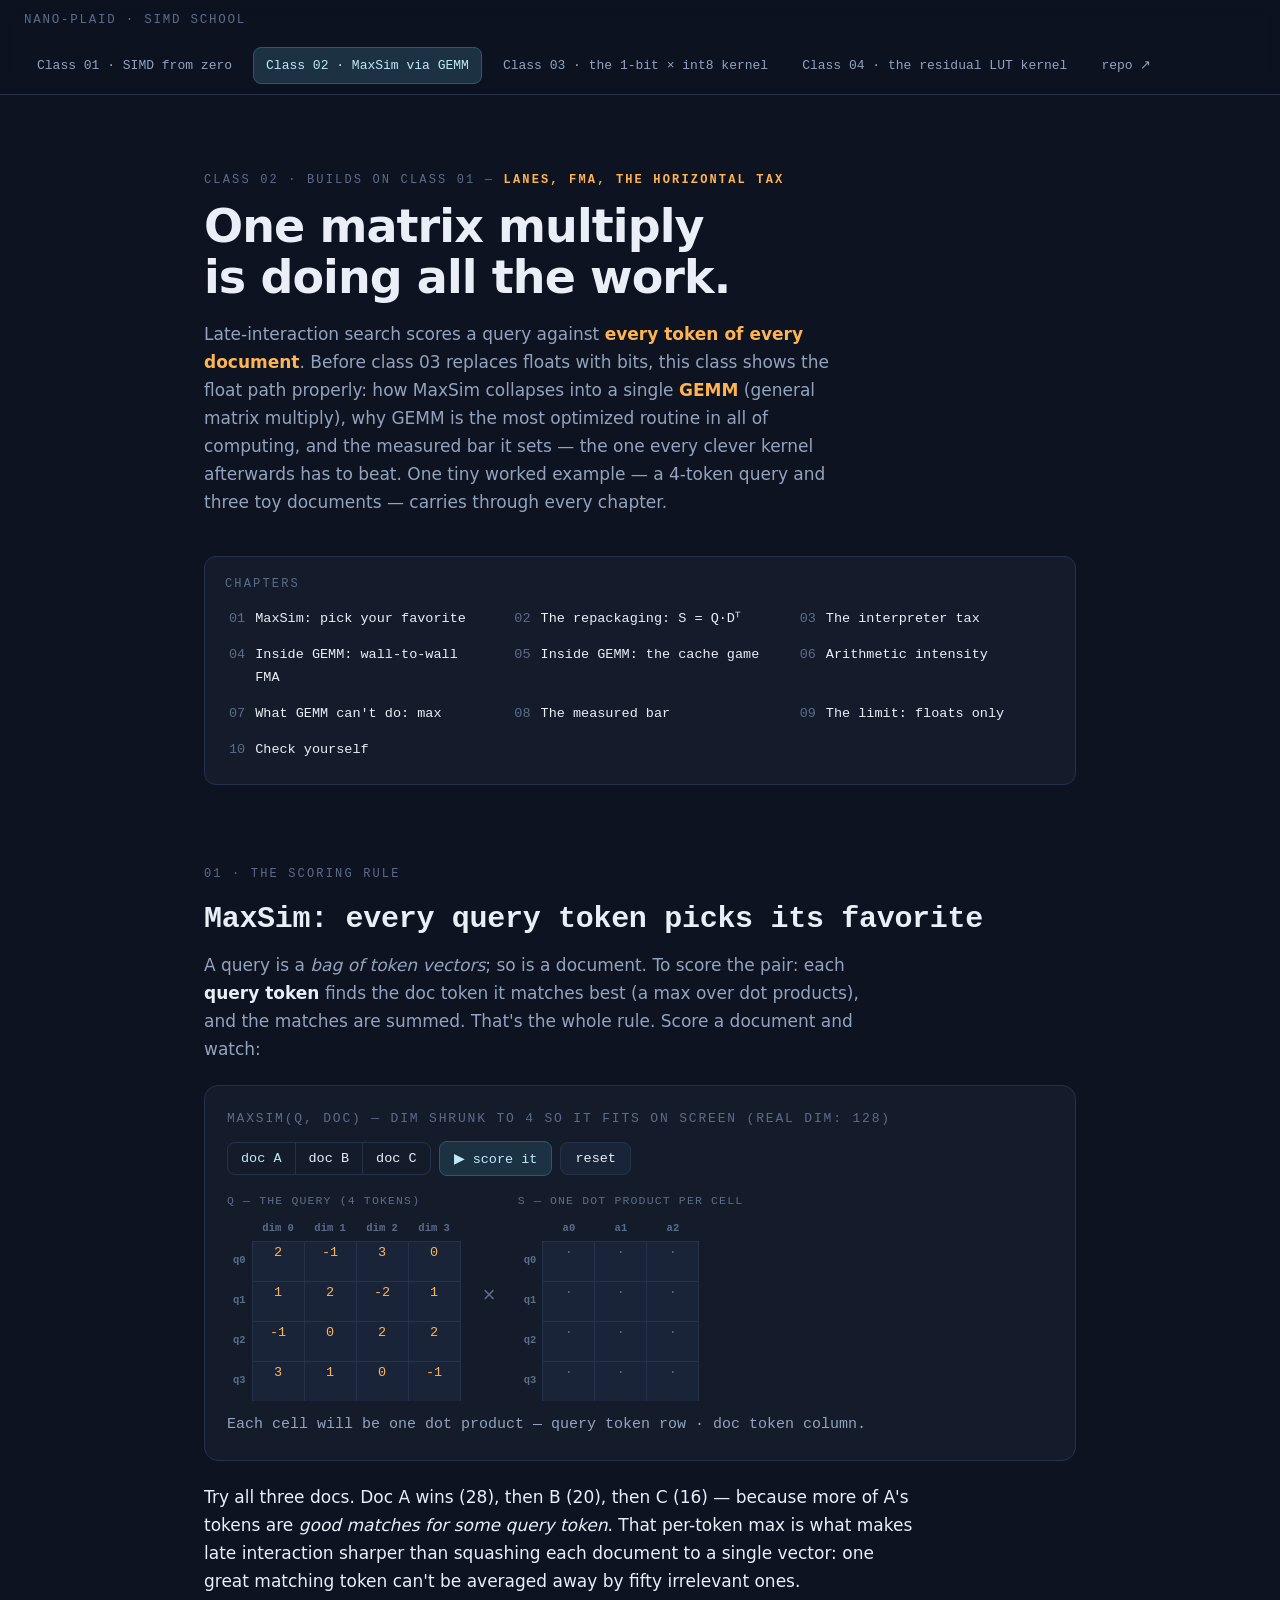
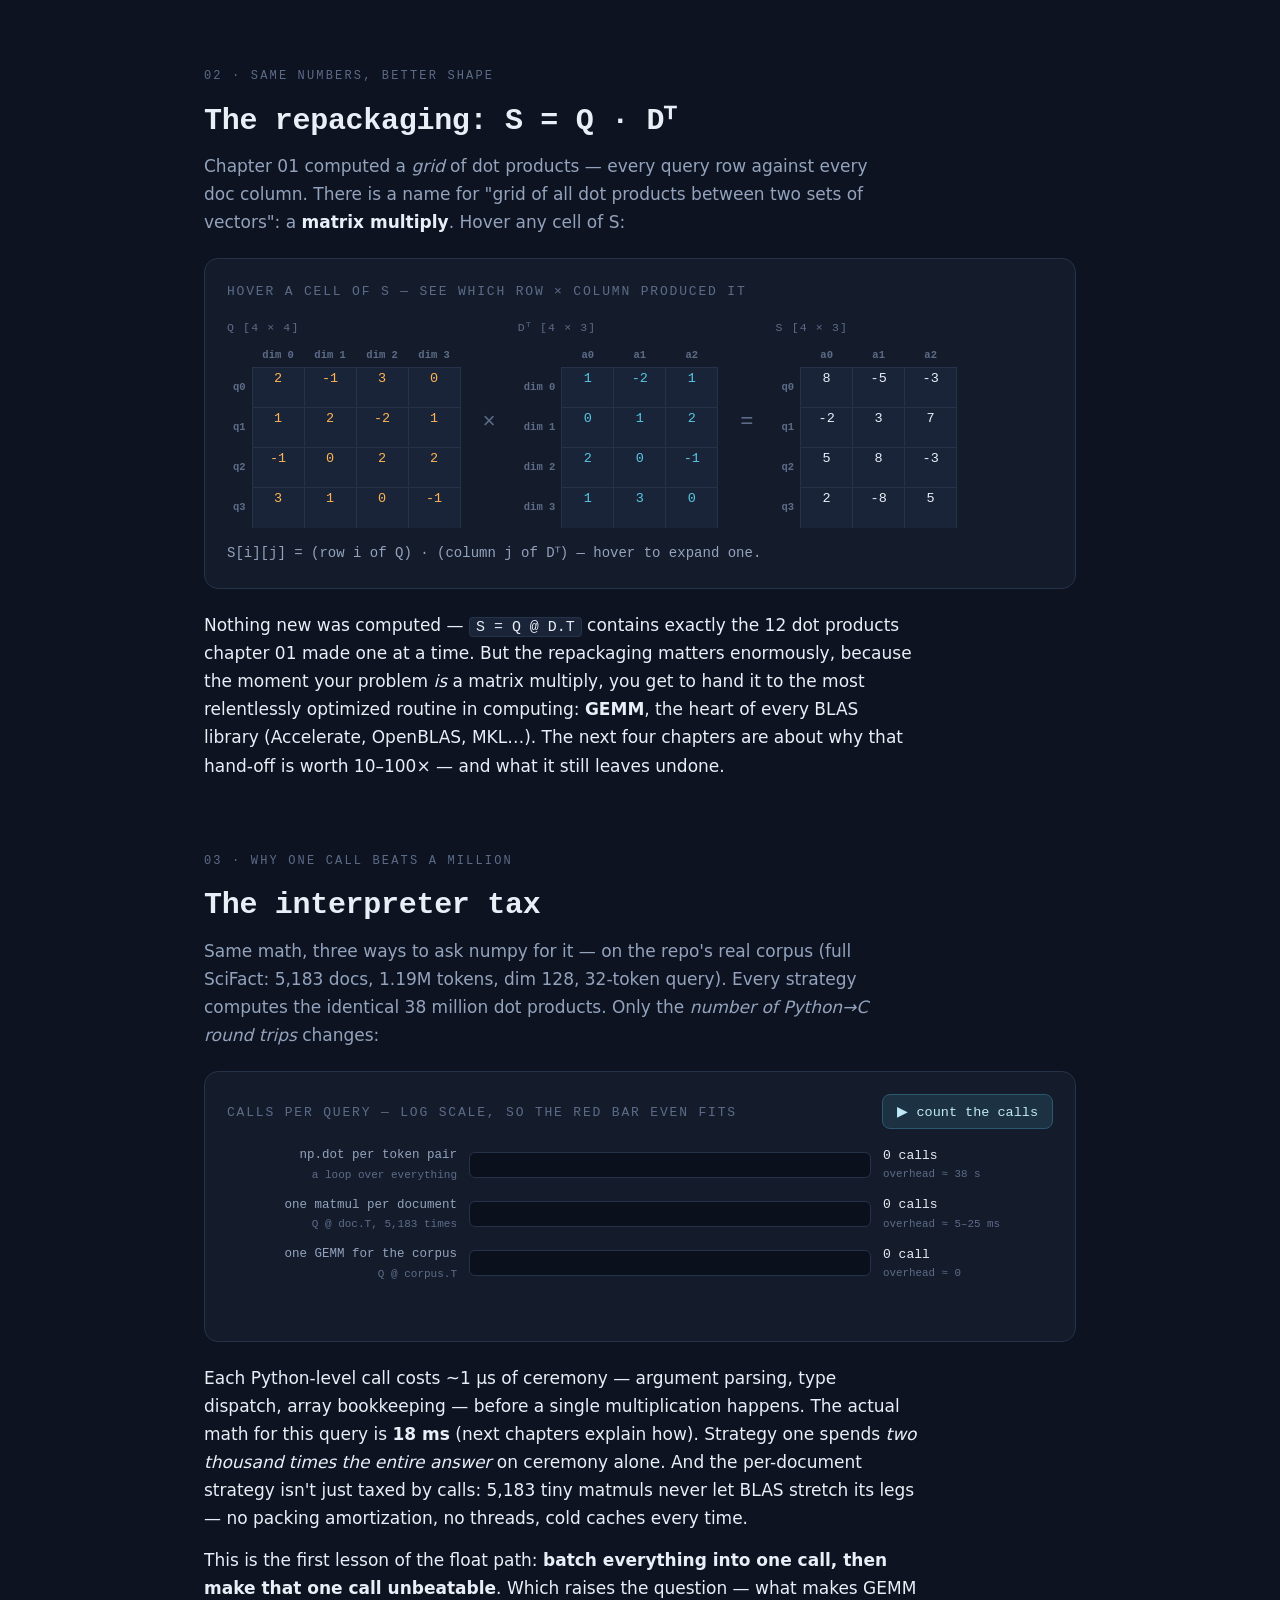
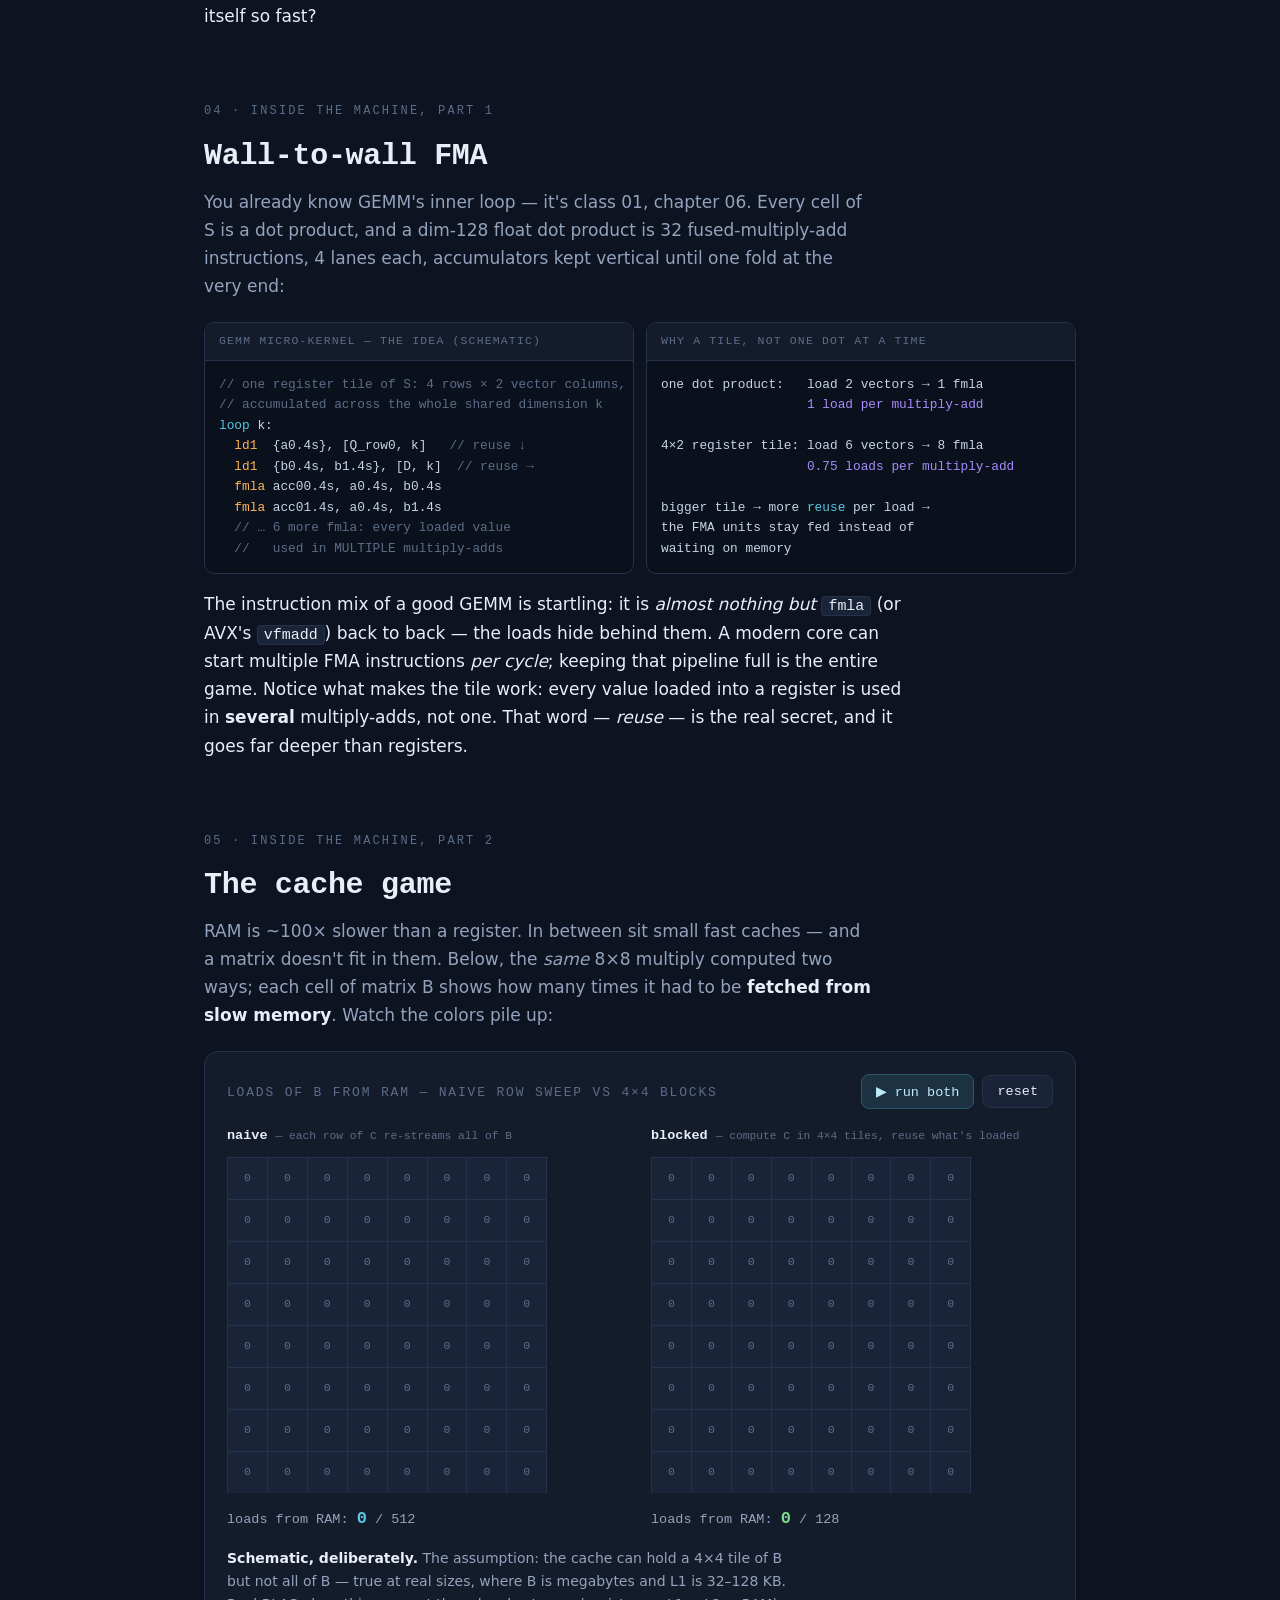
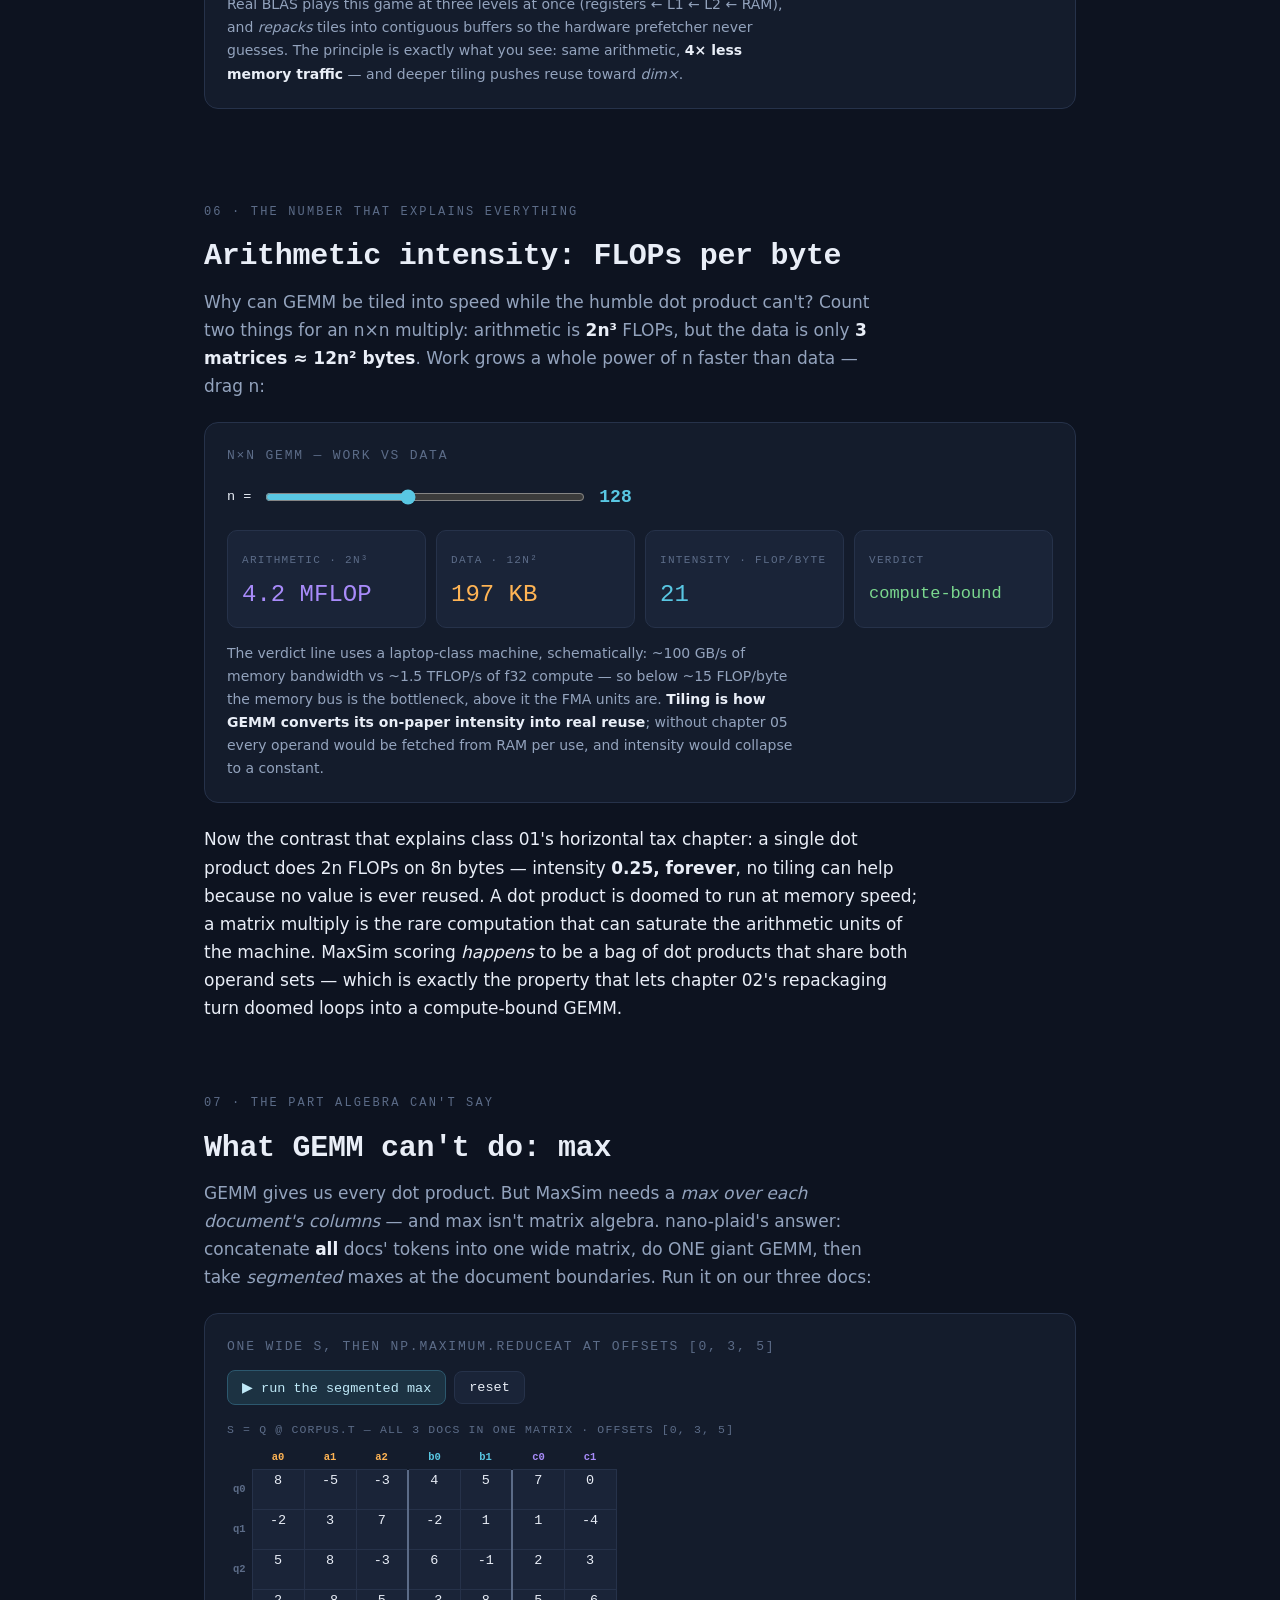
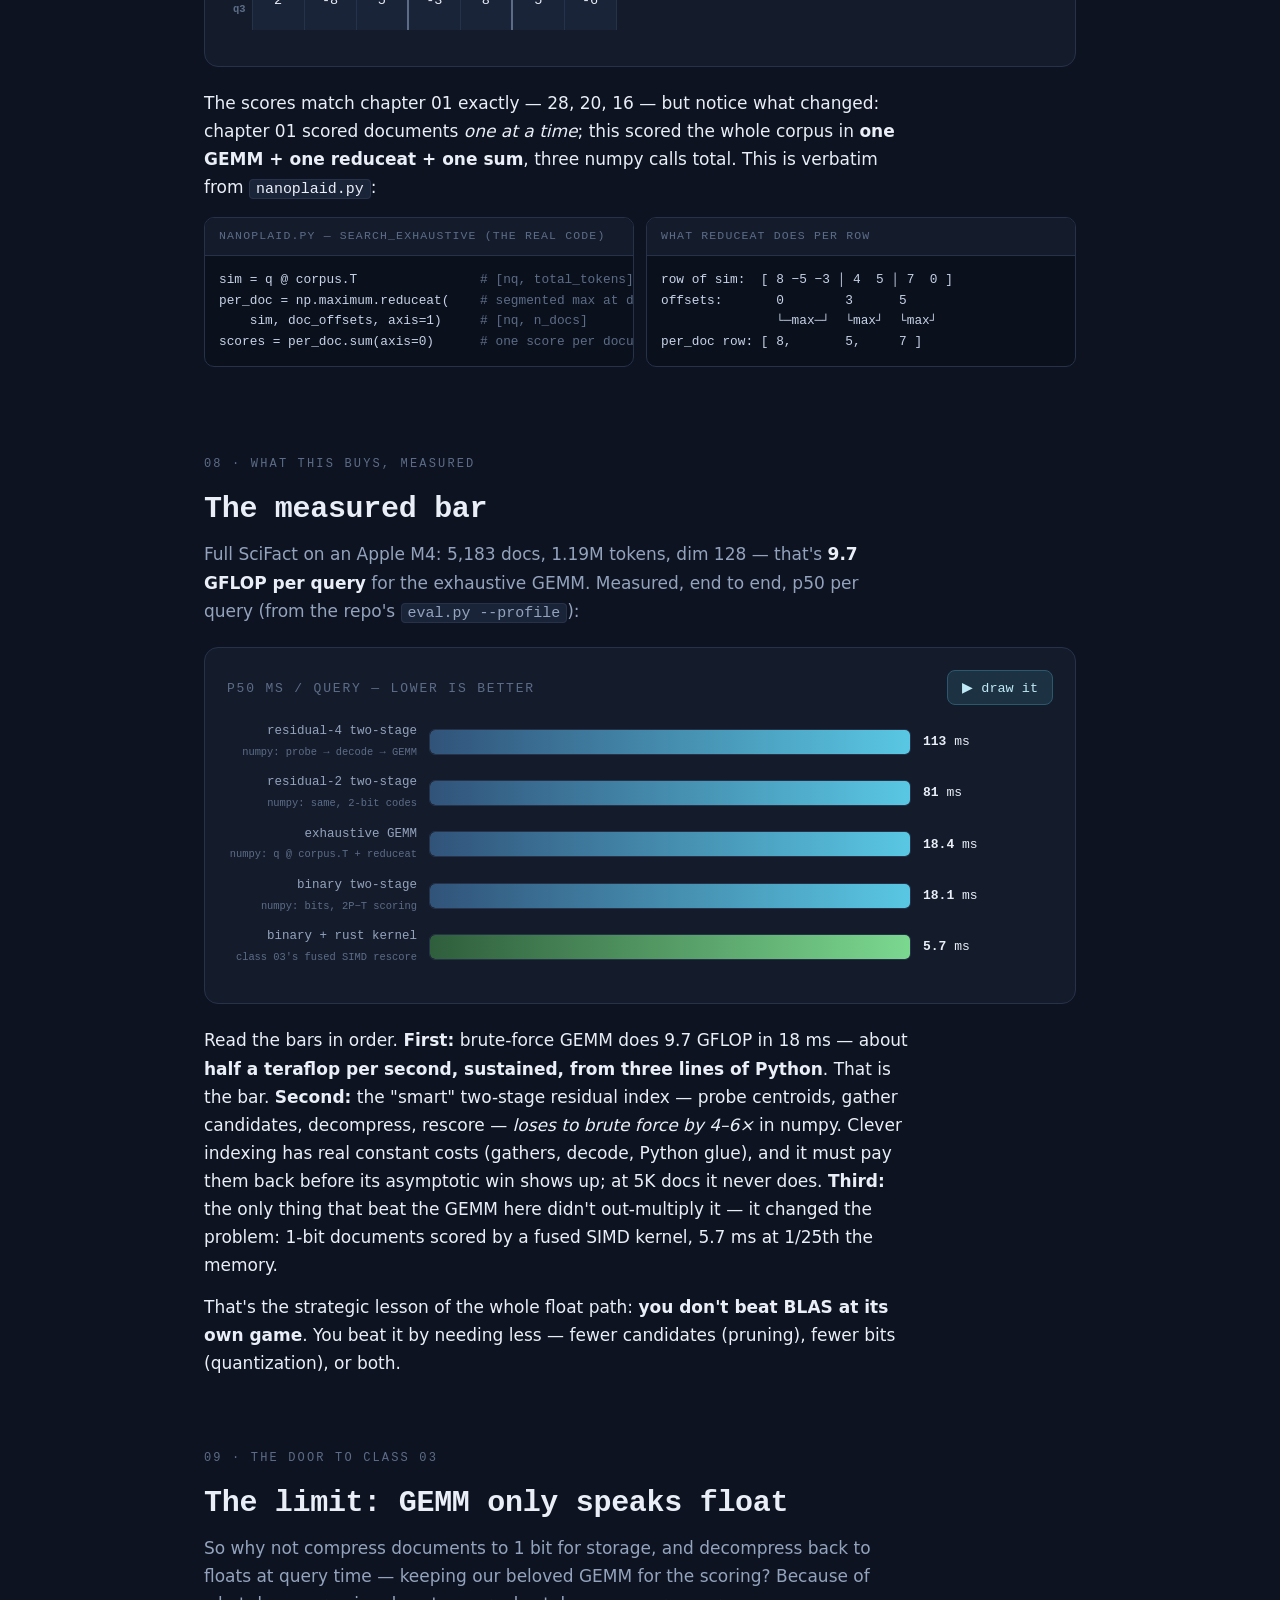
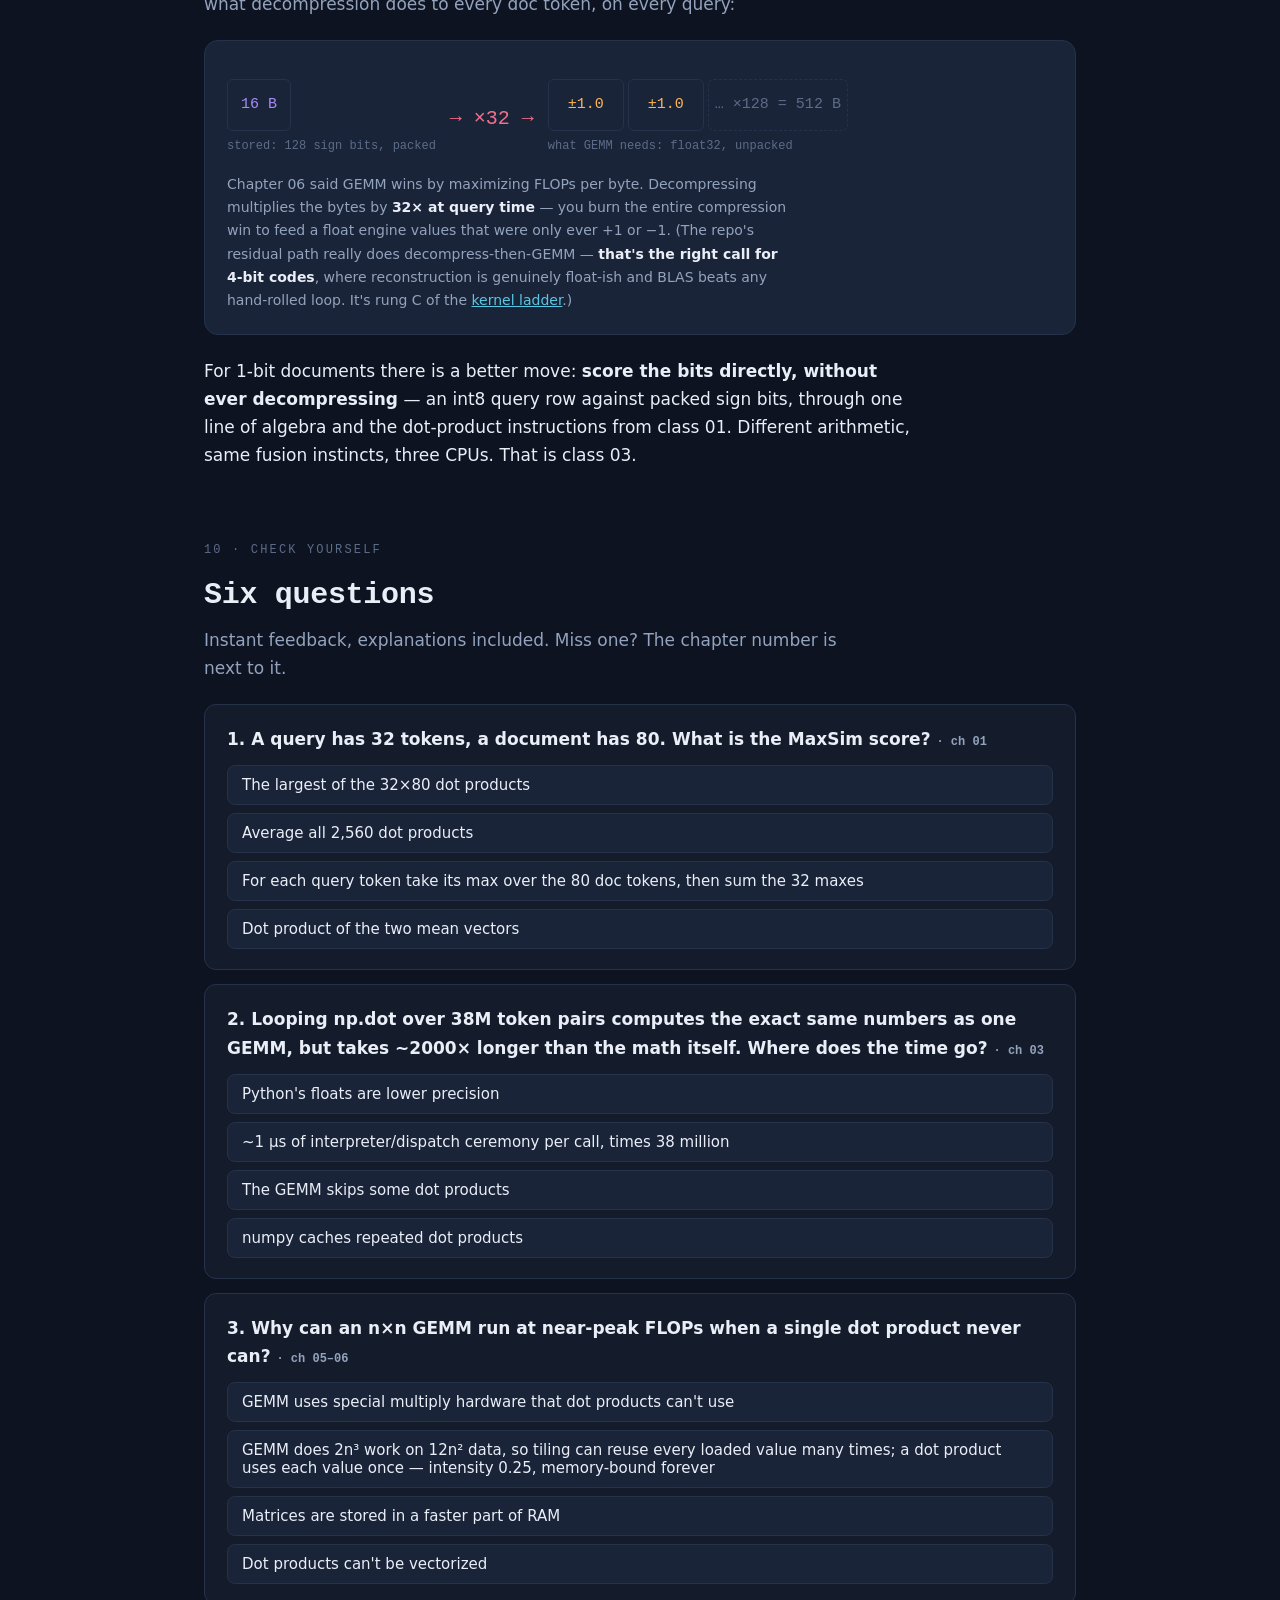
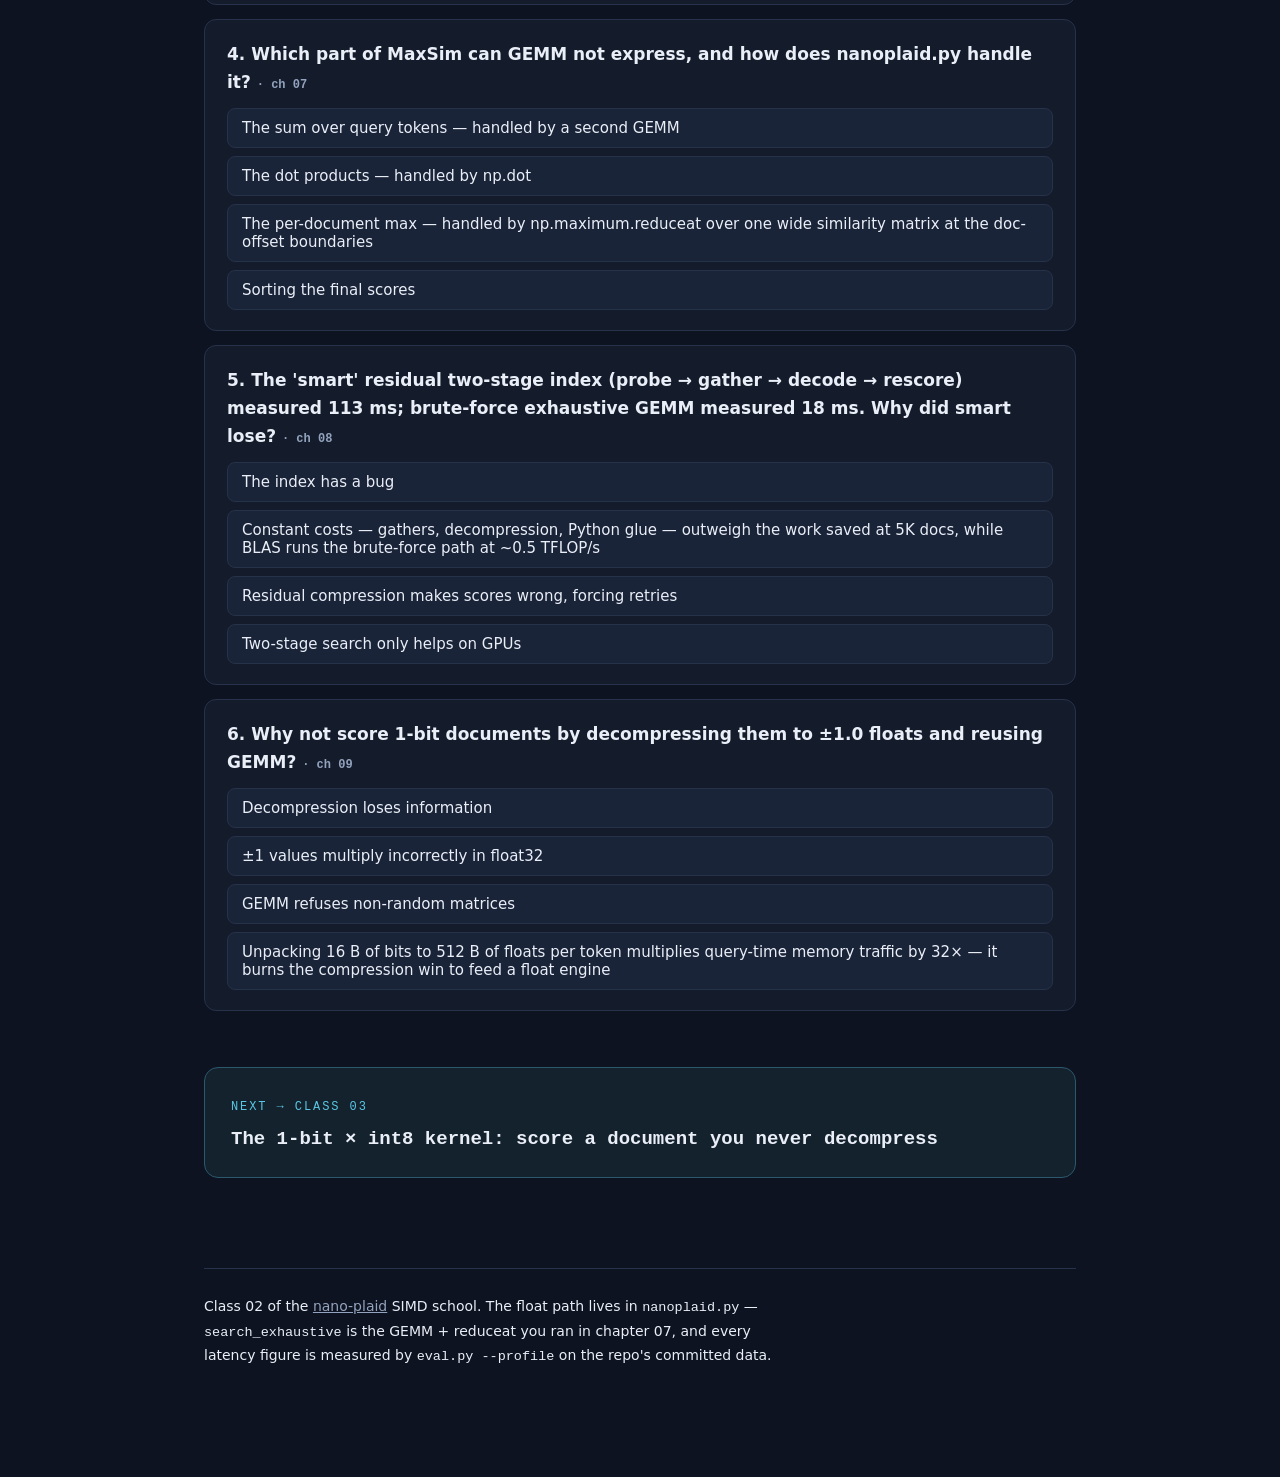
==== commit bb16857b: "docs(school): Class 04 — the residual LUT kernel The course's arc closes: Class 02 set the GEMM bar " ====
--- a/docs/class2.html
+++ b/docs/class2.html
@@ -104,6 +104,7 @@
     <a href="./" class="tab">Class 01 · SIMD from zero</a>
     <a href="class2.html" class="tab active">Class 02 · MaxSim via GEMM</a>
     <a href="class3.html" class="tab">Class 03 · the 1-bit × int8 kernel</a>
+    <a href="class4.html" class="tab">Class 04 · the residual LUT kernel</a>
     <a href="https://github.com/joe32140/nano-plaid" class="tab">repo ↗</a>
   </nav>
 </div>
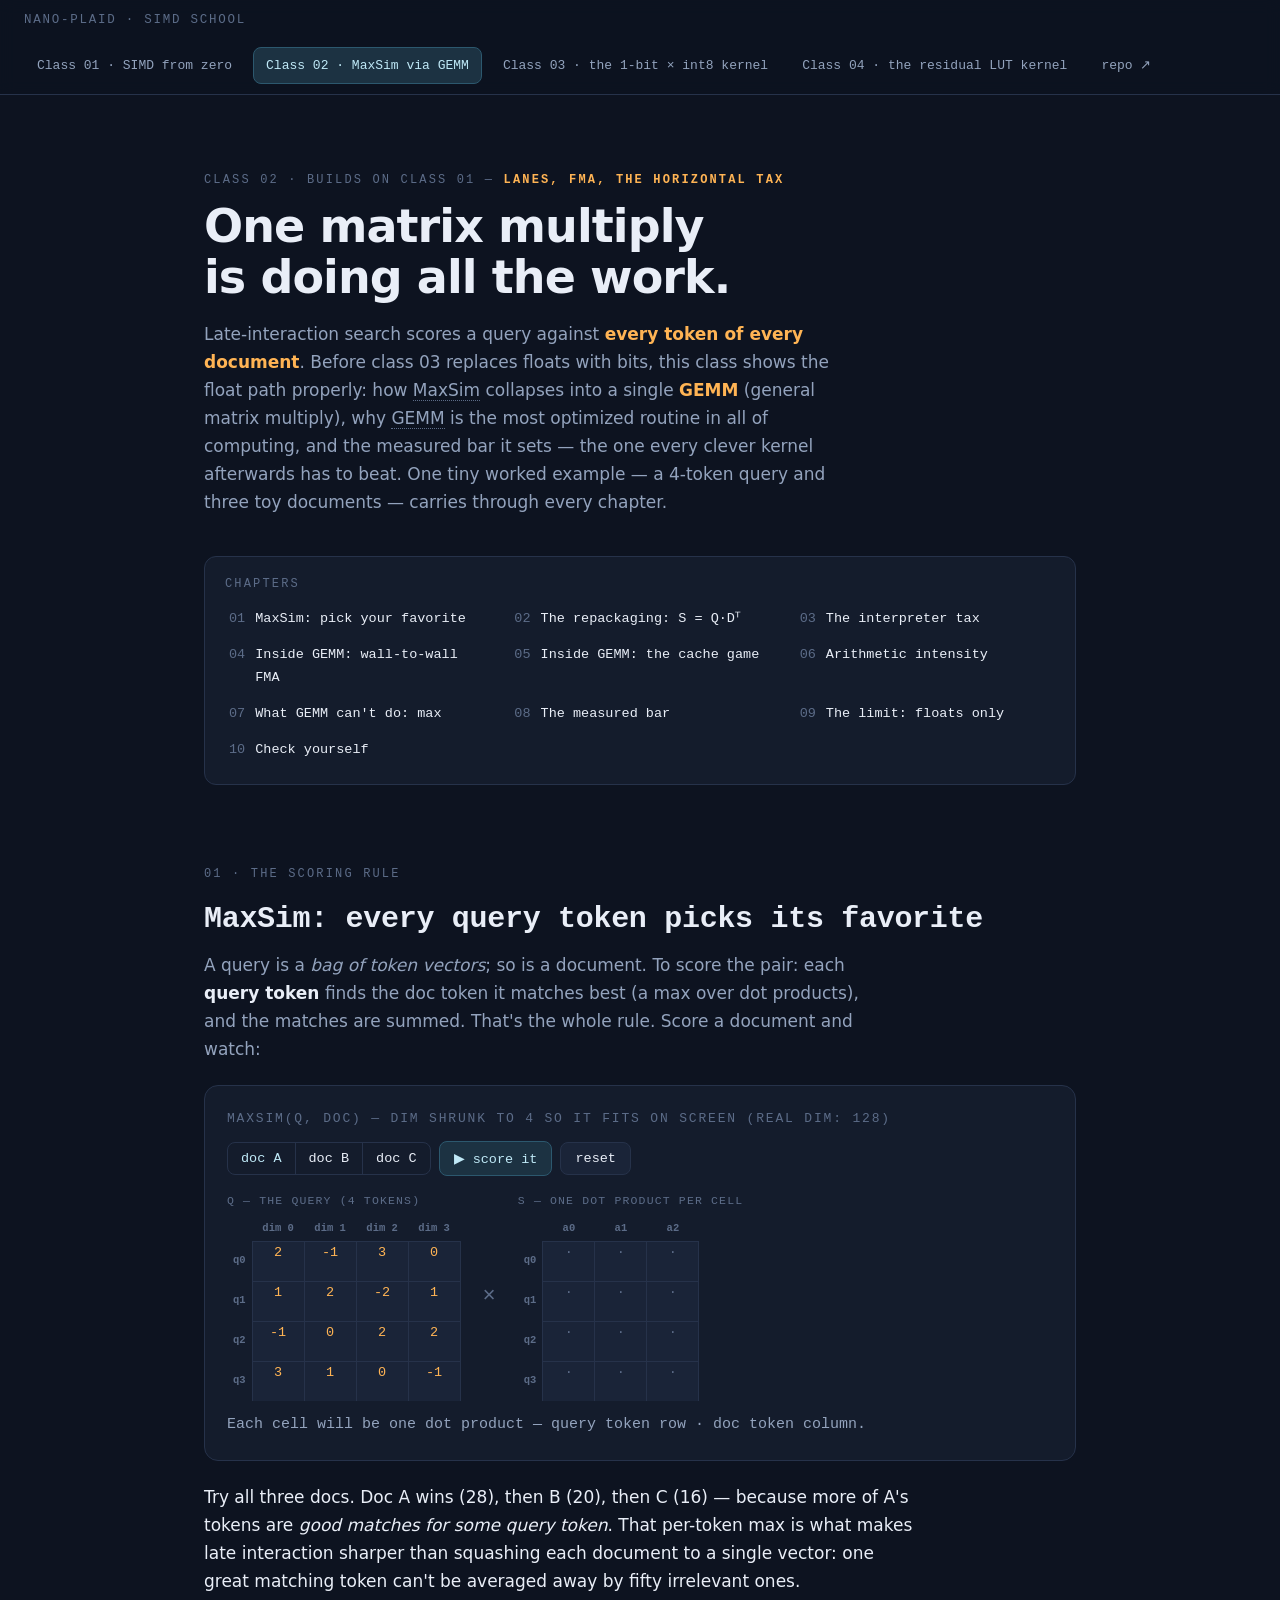
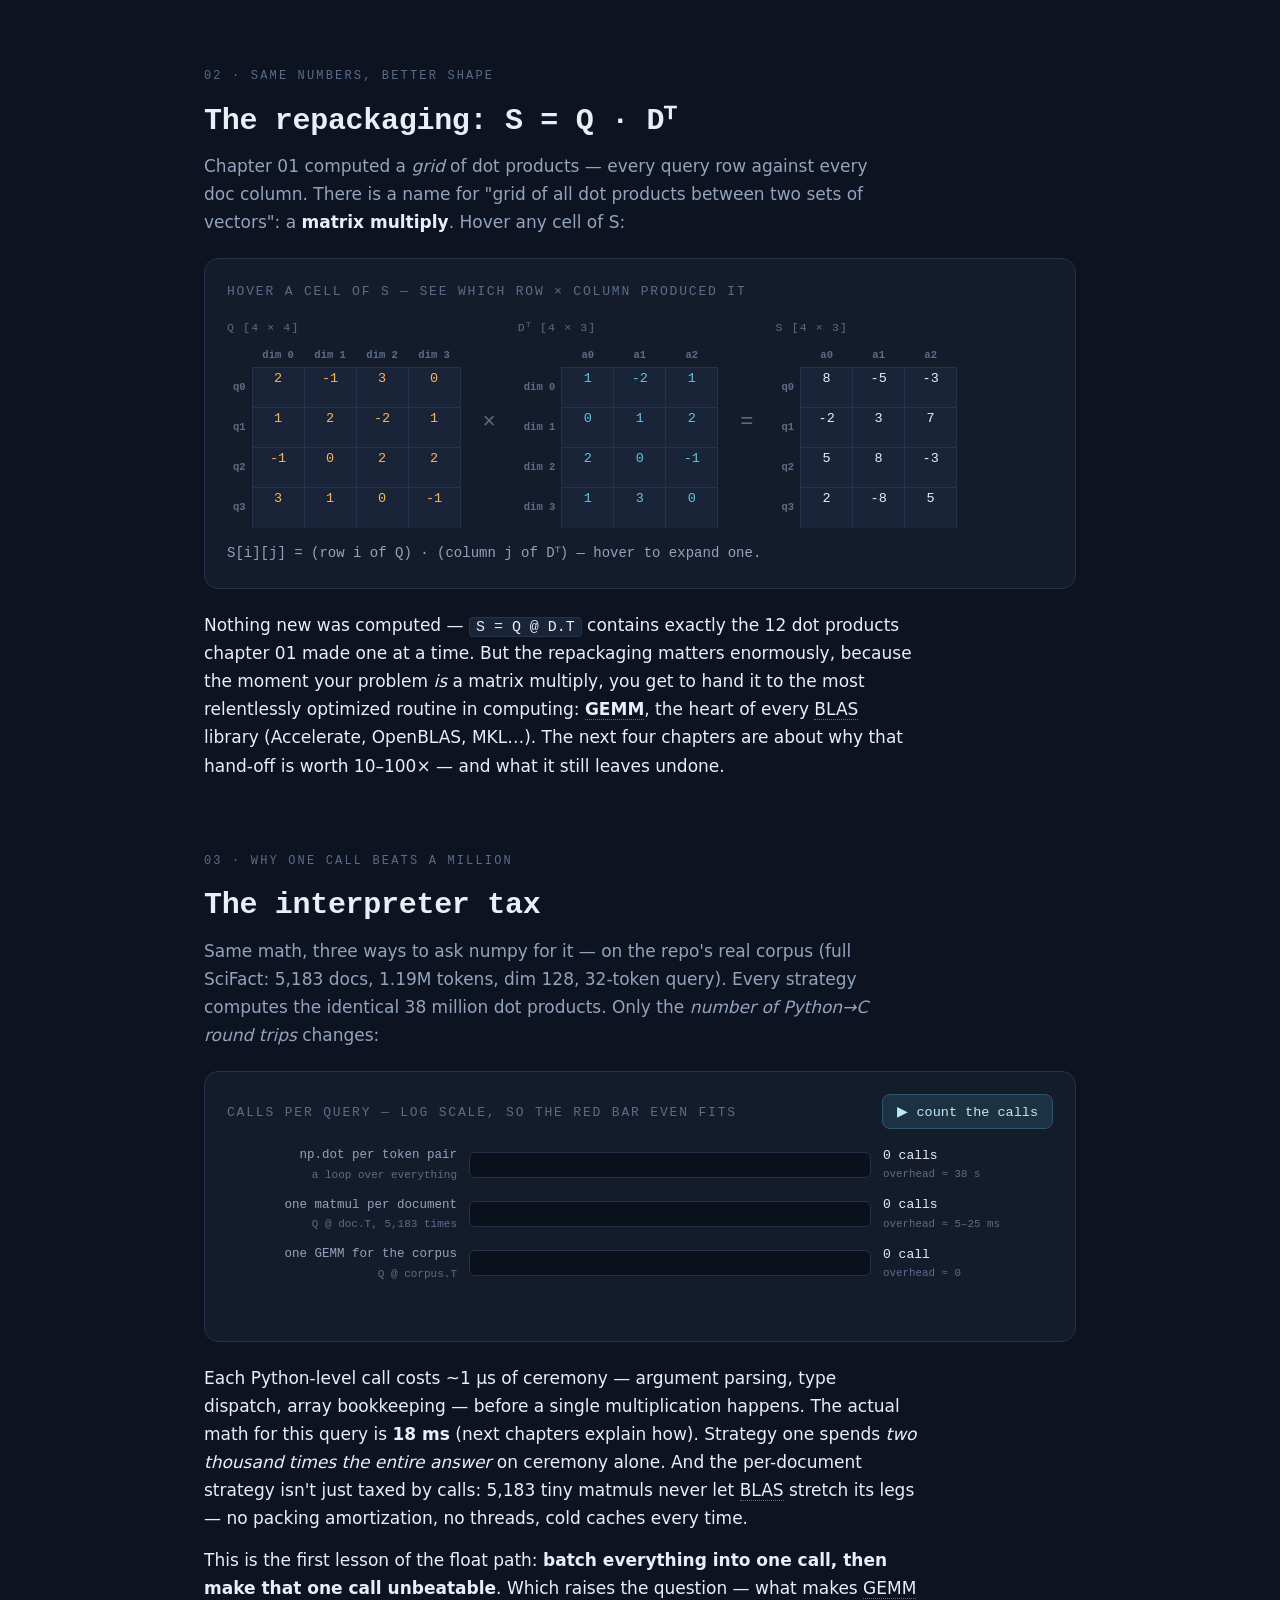
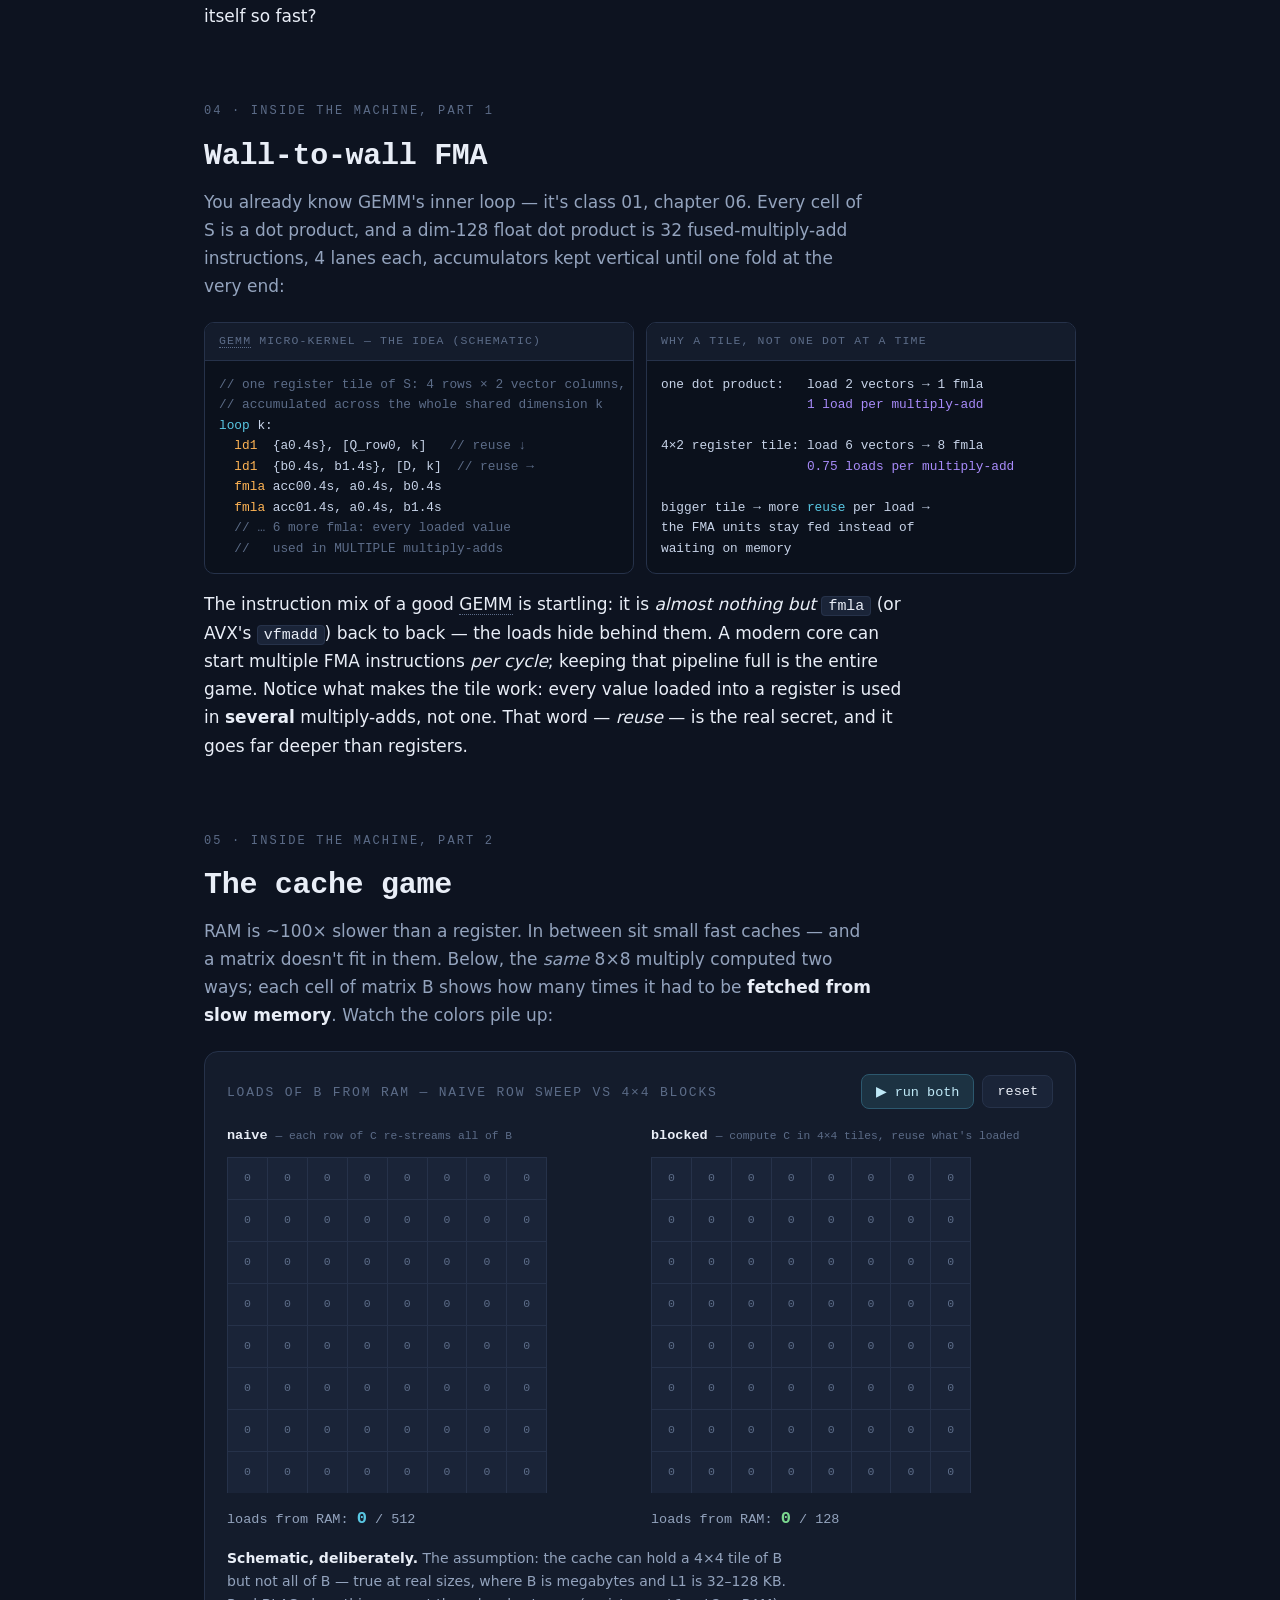
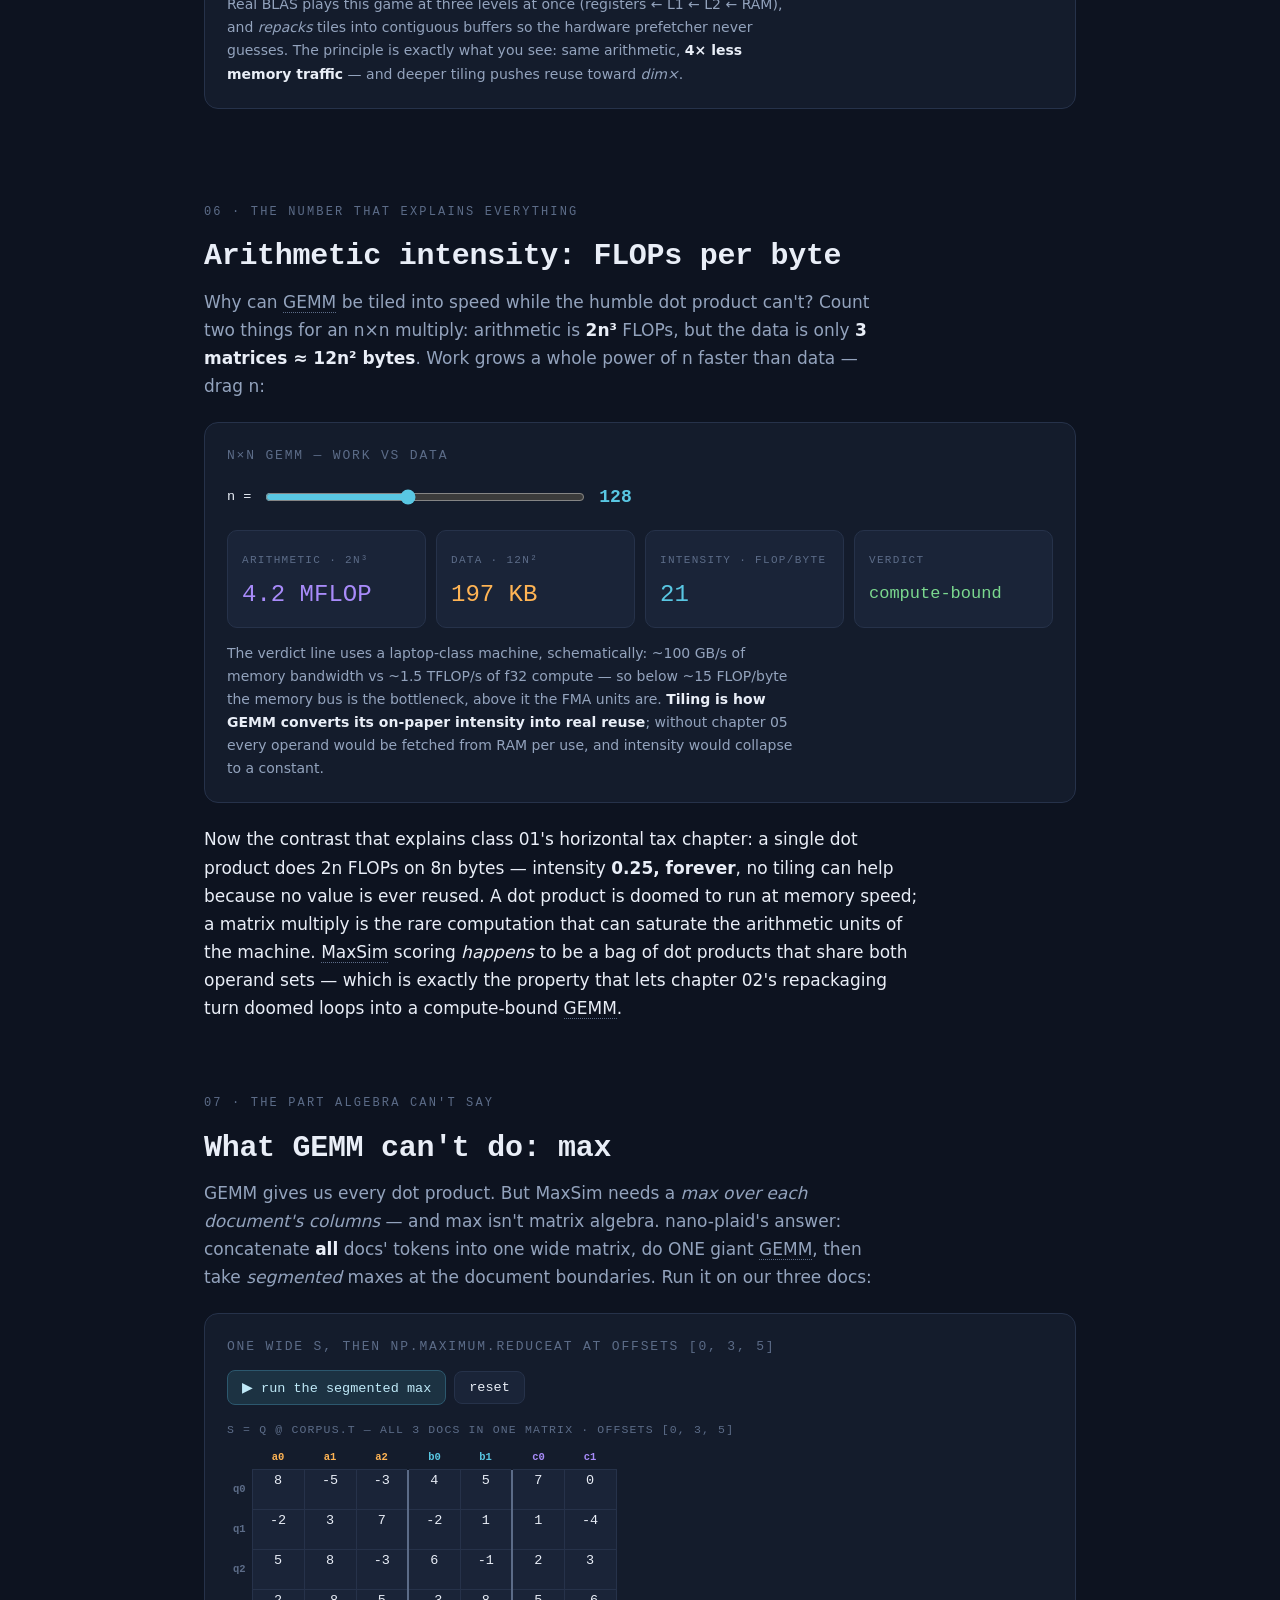
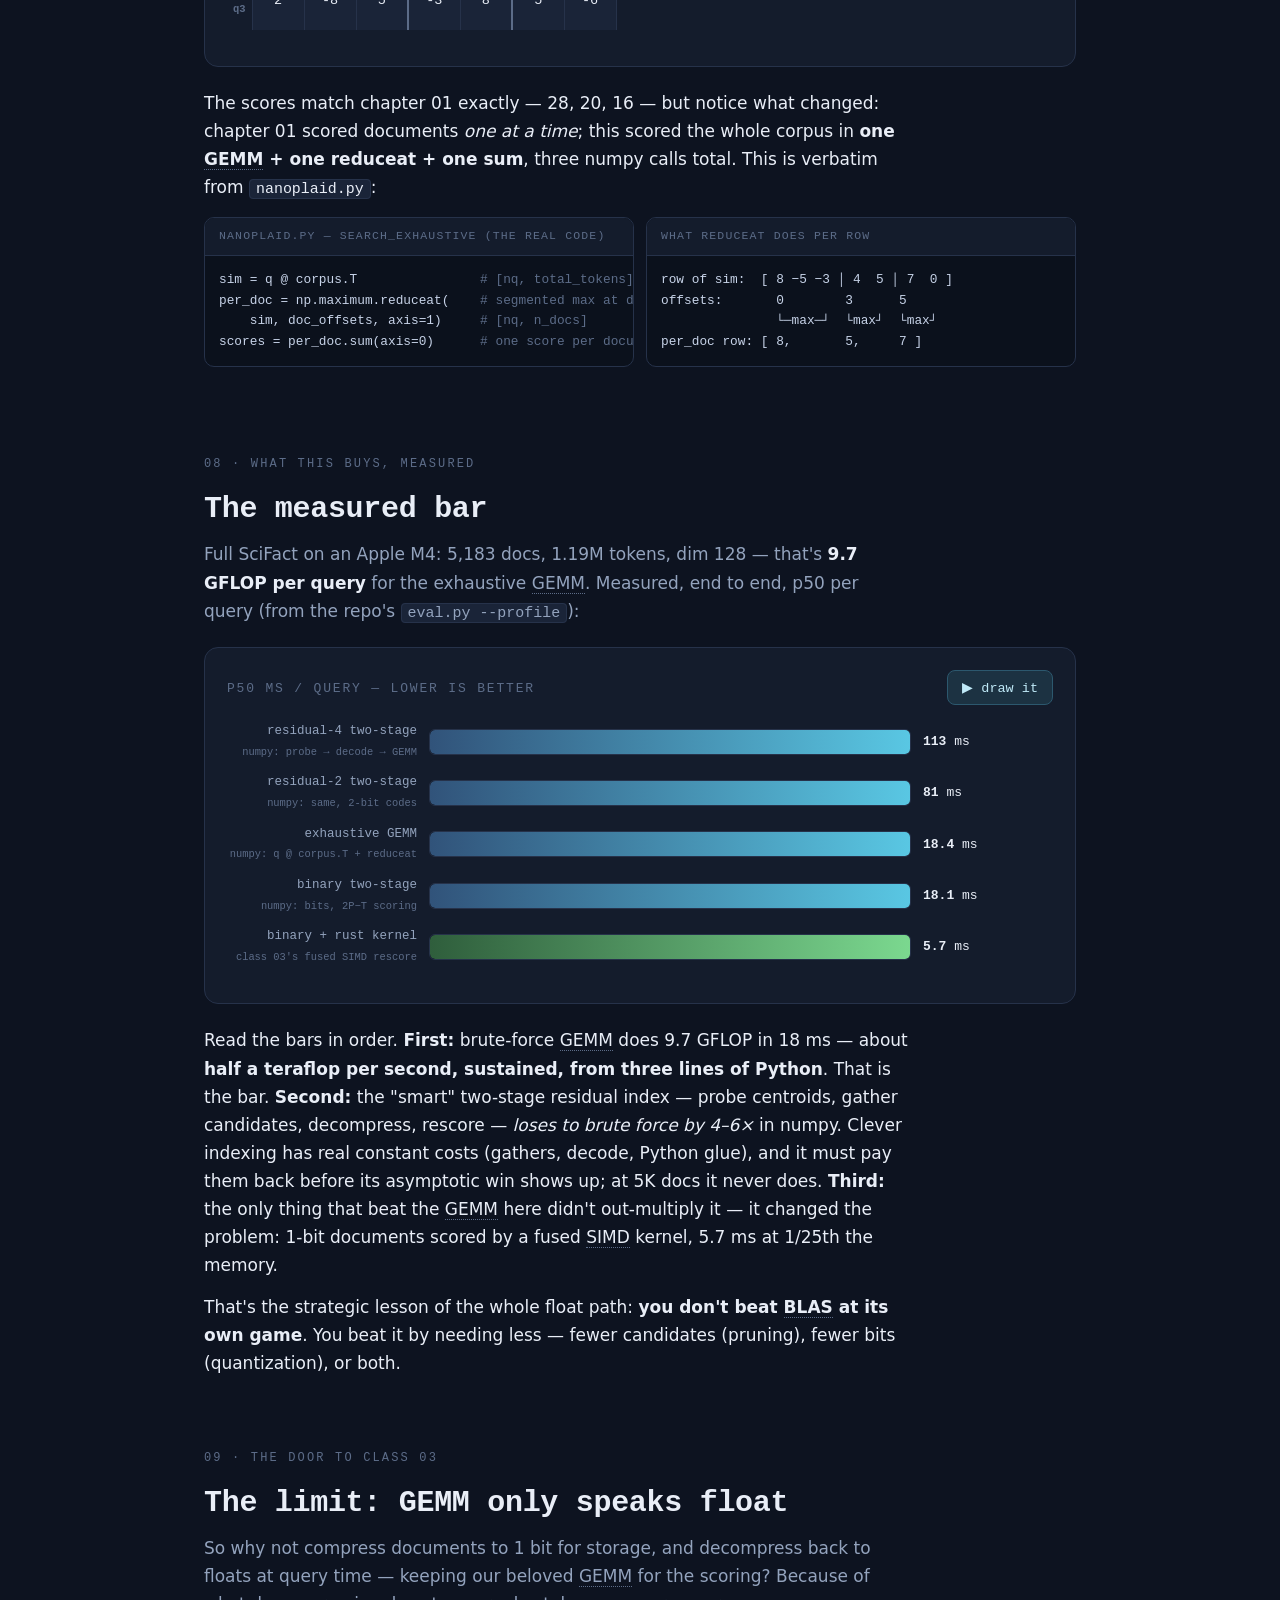
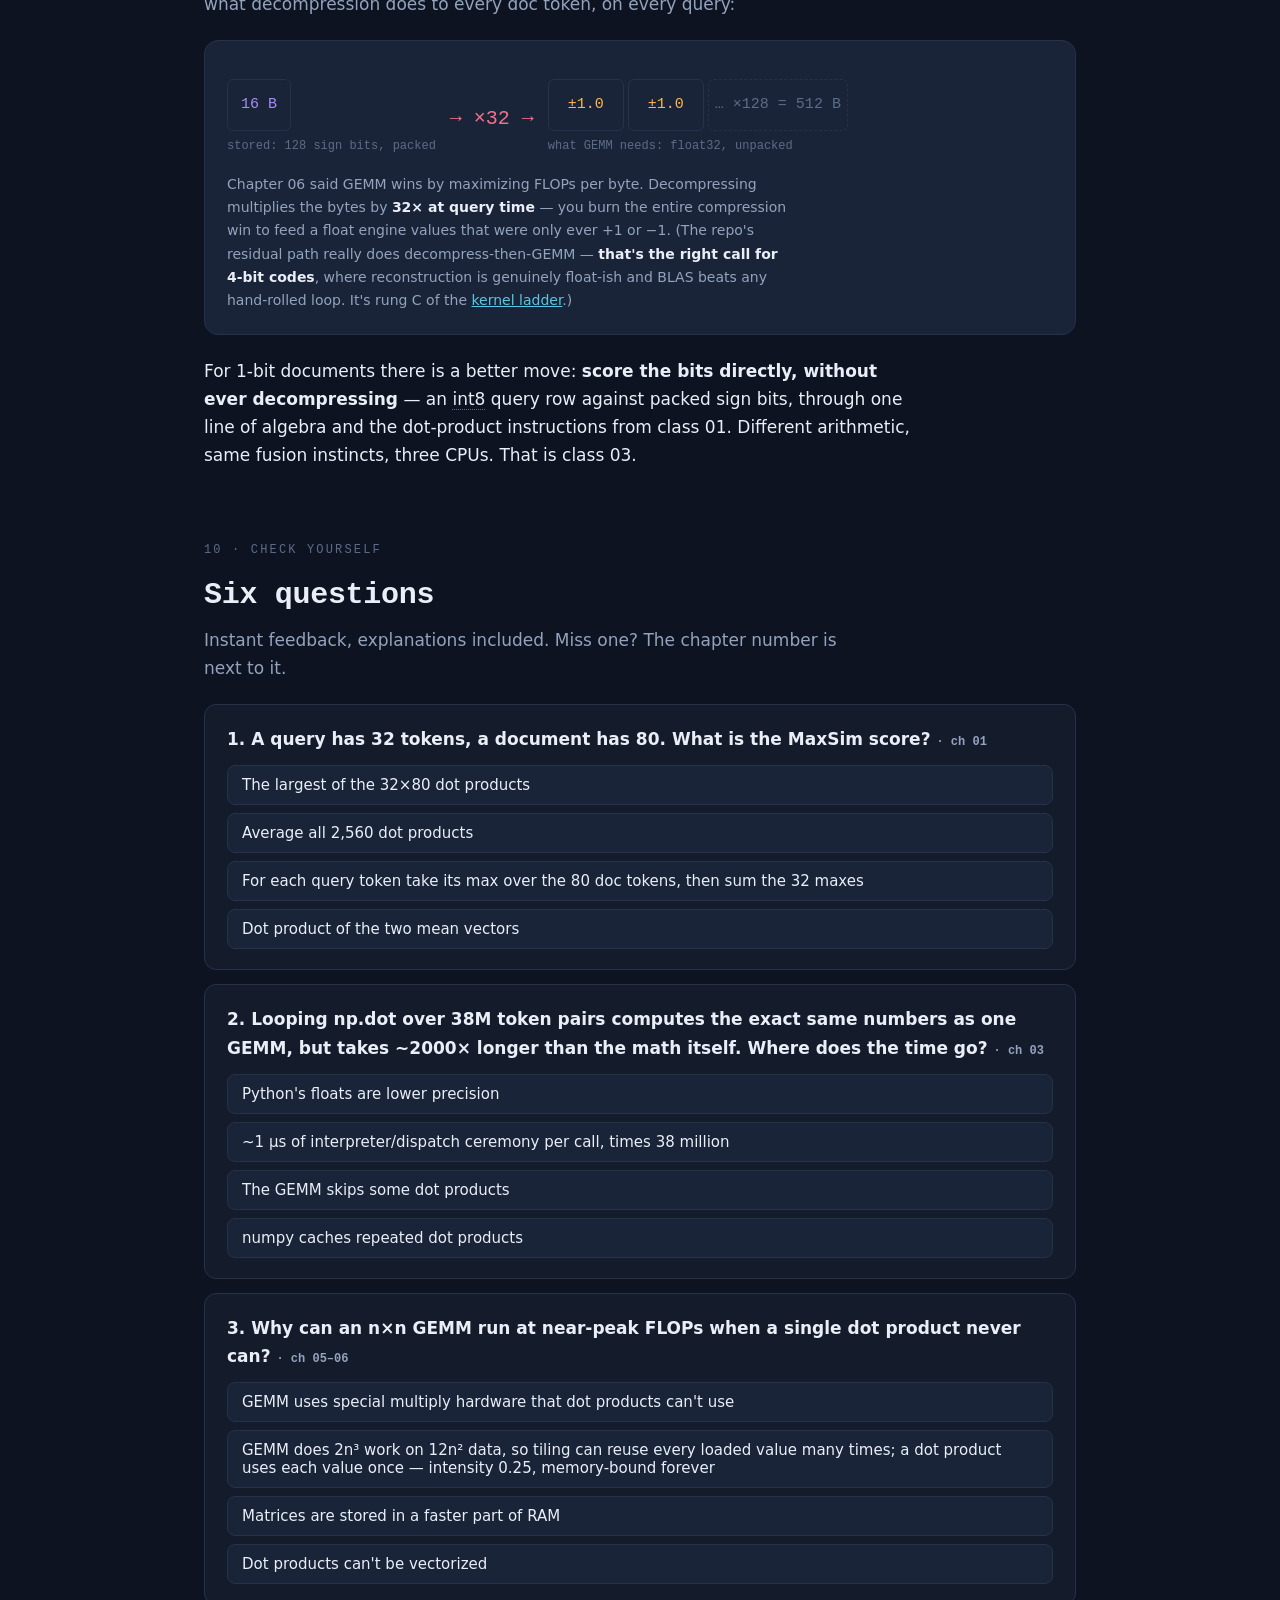
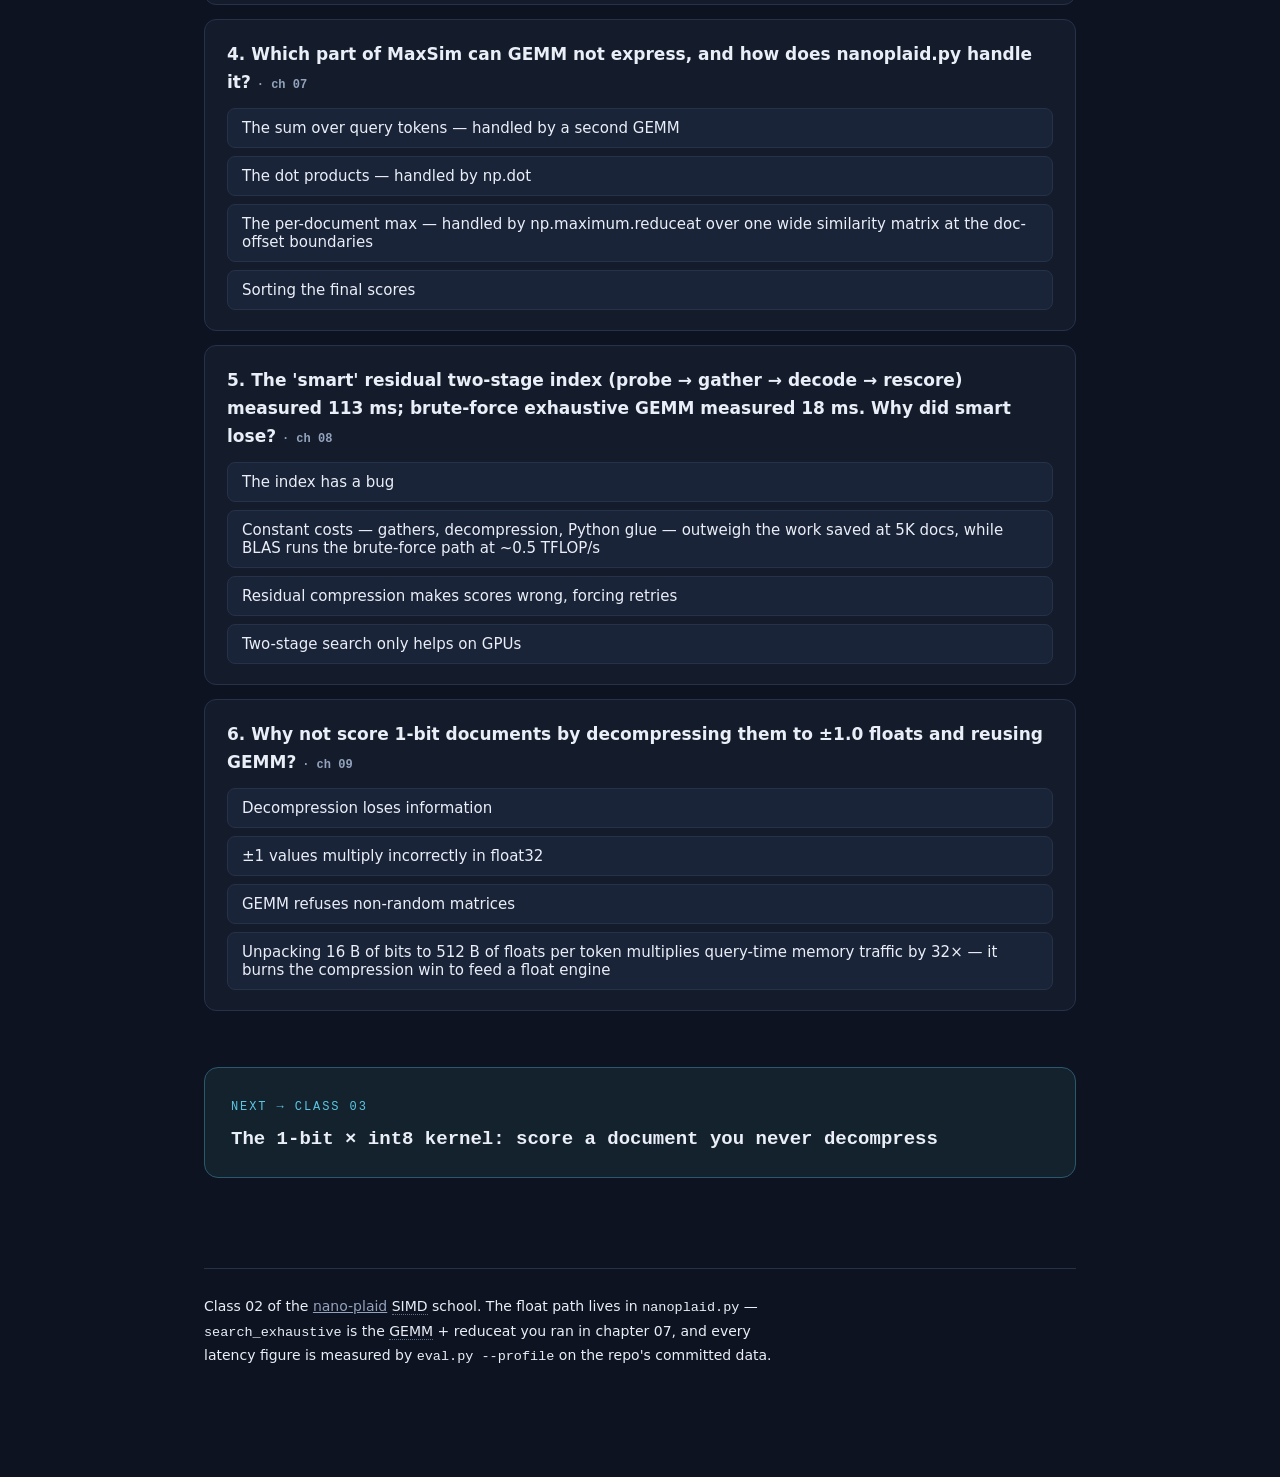
==== commit fdec4233: "docs: hover-glossary for SIMD jargon + binary row in the GEMM box Shared glossary.js decorates jargo" ====
--- a/docs/class2.html
+++ b/docs/class2.html
@@ -789,5 +789,6 @@
 })();
 })();
 </script>
+<script src="glossary.js" defer></script>
 </body>
 </html>
--- a/docs/course.css
+++ b/docs/course.css
@@ -278,3 +278,24 @@
 .next-class .t{display:block;font-family:var(--mono);font-size:19px;color:var(--ink);
   margin-top:6px;font-weight:600}
 .next-class:hover{border-color:var(--ch-b)}
+
+/* ── hover glossary (glossary.js) ─────────────────────────────────────────
+   Jargon terms get a subtle dotted underline; hover / focus / tap shows a
+   definition card. Dark-theme only, matching the course palette. */
+.gloss{border-bottom:1px dotted var(--faint);cursor:help;
+  text-underline-offset:2px}
+.gloss:hover,.gloss:focus{border-bottom-color:var(--ch-b);color:var(--ch-b)}
+code.gloss{cursor:help}                       /* keep code bg + padding */
+code.gloss:hover,code.gloss:focus{border-color:var(--ch-b);color:var(--ch-b)}
+.gloss:focus-visible{outline:none;border-radius:3px;
+  box-shadow:0 0 0 2px rgba(89,199,227,.45)}
+.gloss-tip{position:absolute;top:0;left:0;z-index:9999;max-width:320px;
+  background:var(--panel-2);border:1px solid var(--line);border-radius:8px;
+  padding:10px 13px;font-family:var(--sans);font-size:14px;line-height:1.5;
+  color:var(--ink);box-shadow:0 10px 34px rgba(0,0,0,.5);
+  opacity:0;transform:translateY(4px);pointer-events:none;
+  transition:opacity .12s ease,transform .12s ease}
+.gloss-tip.show{opacity:1;transform:none}
+.gloss-tip b{display:block;font-family:var(--mono);font-size:12.5px;
+  color:var(--ch-a);margin-bottom:5px;letter-spacing:.01em}
+@media (prefers-reduced-motion:reduce){.gloss-tip{transition:none}}
